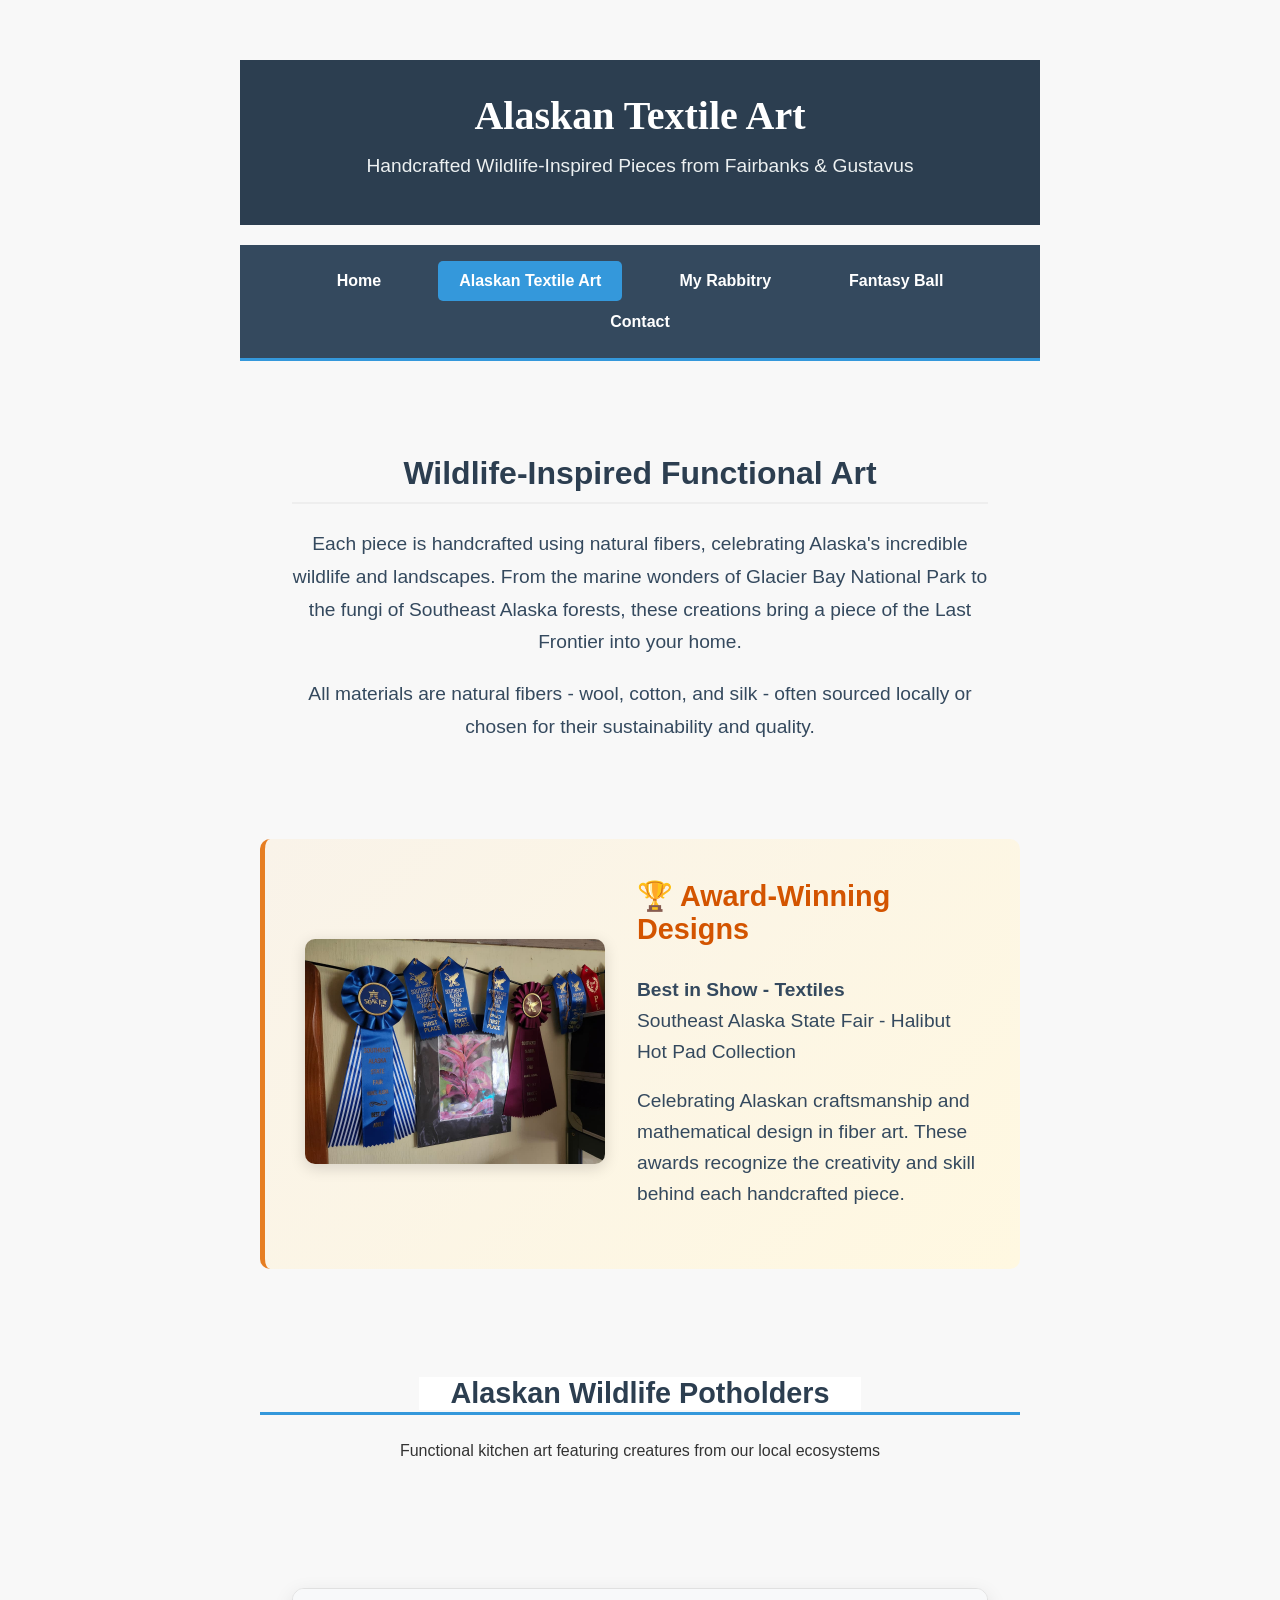
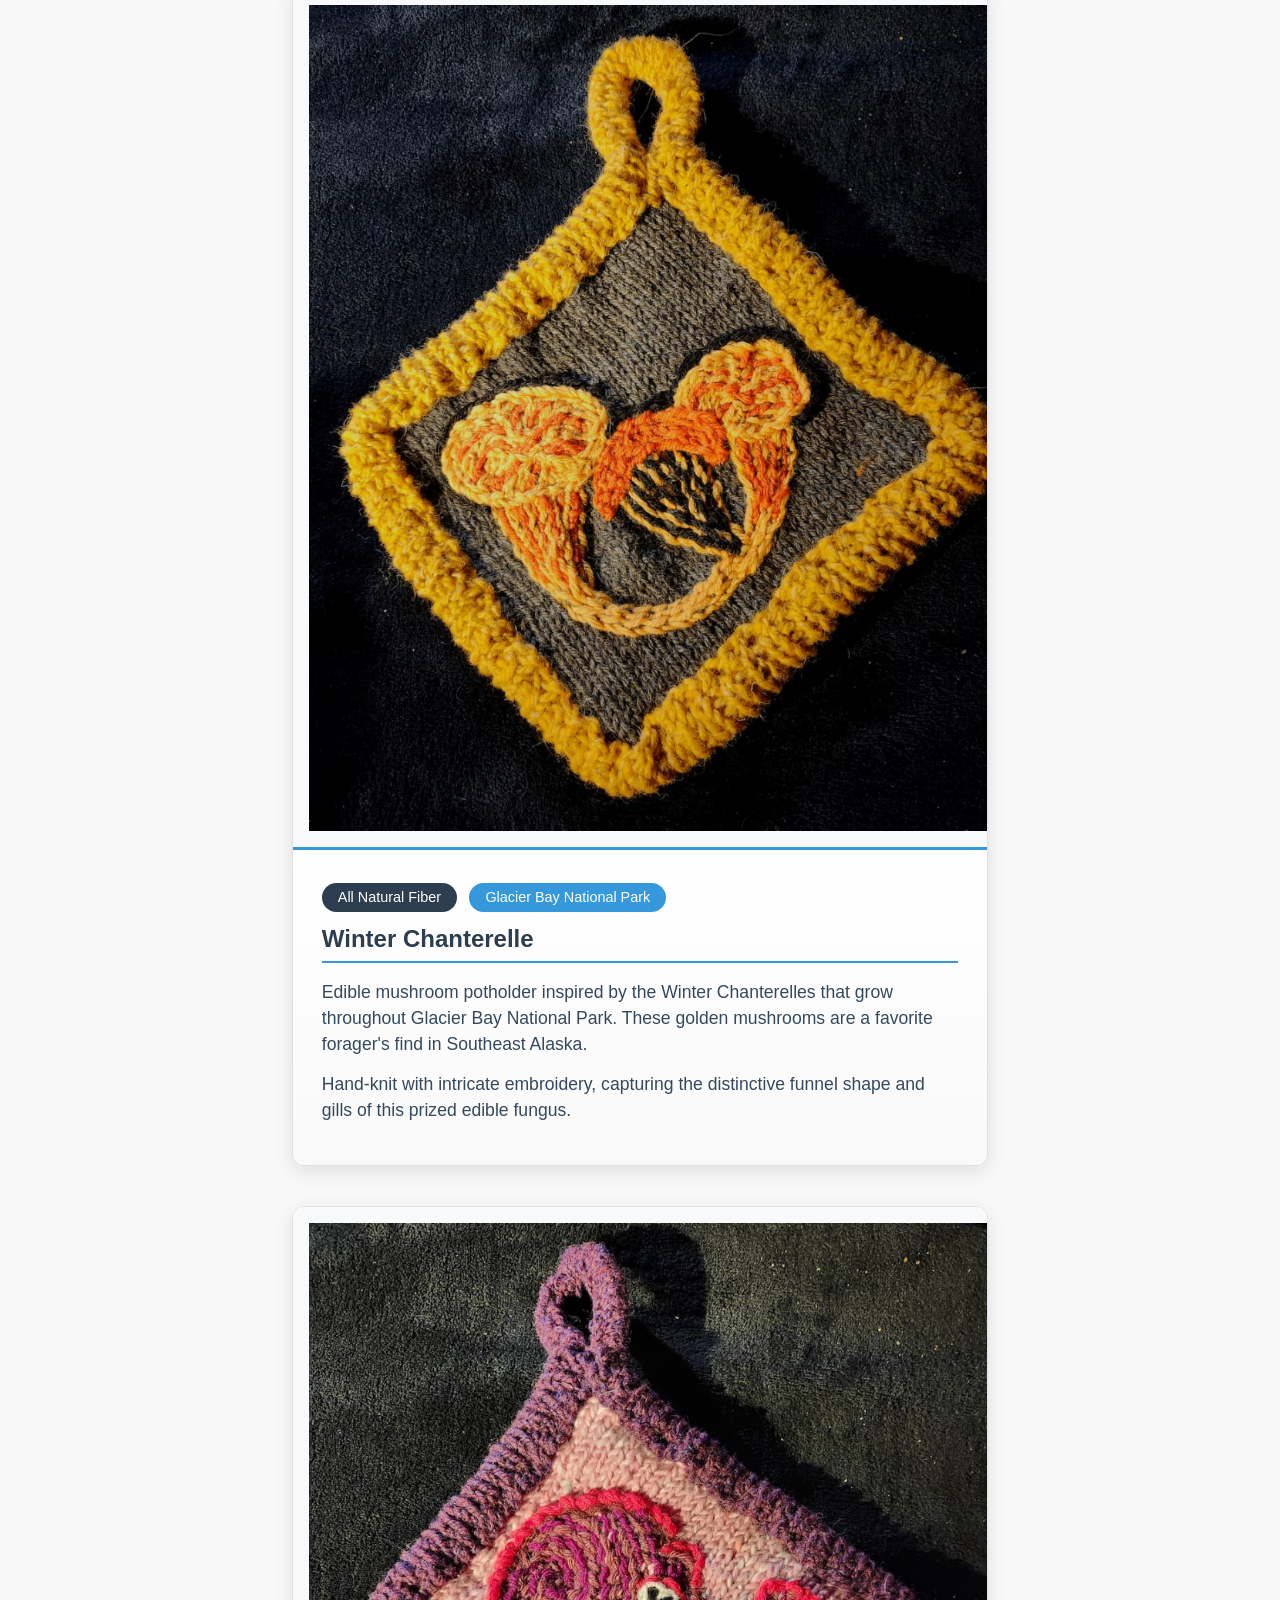
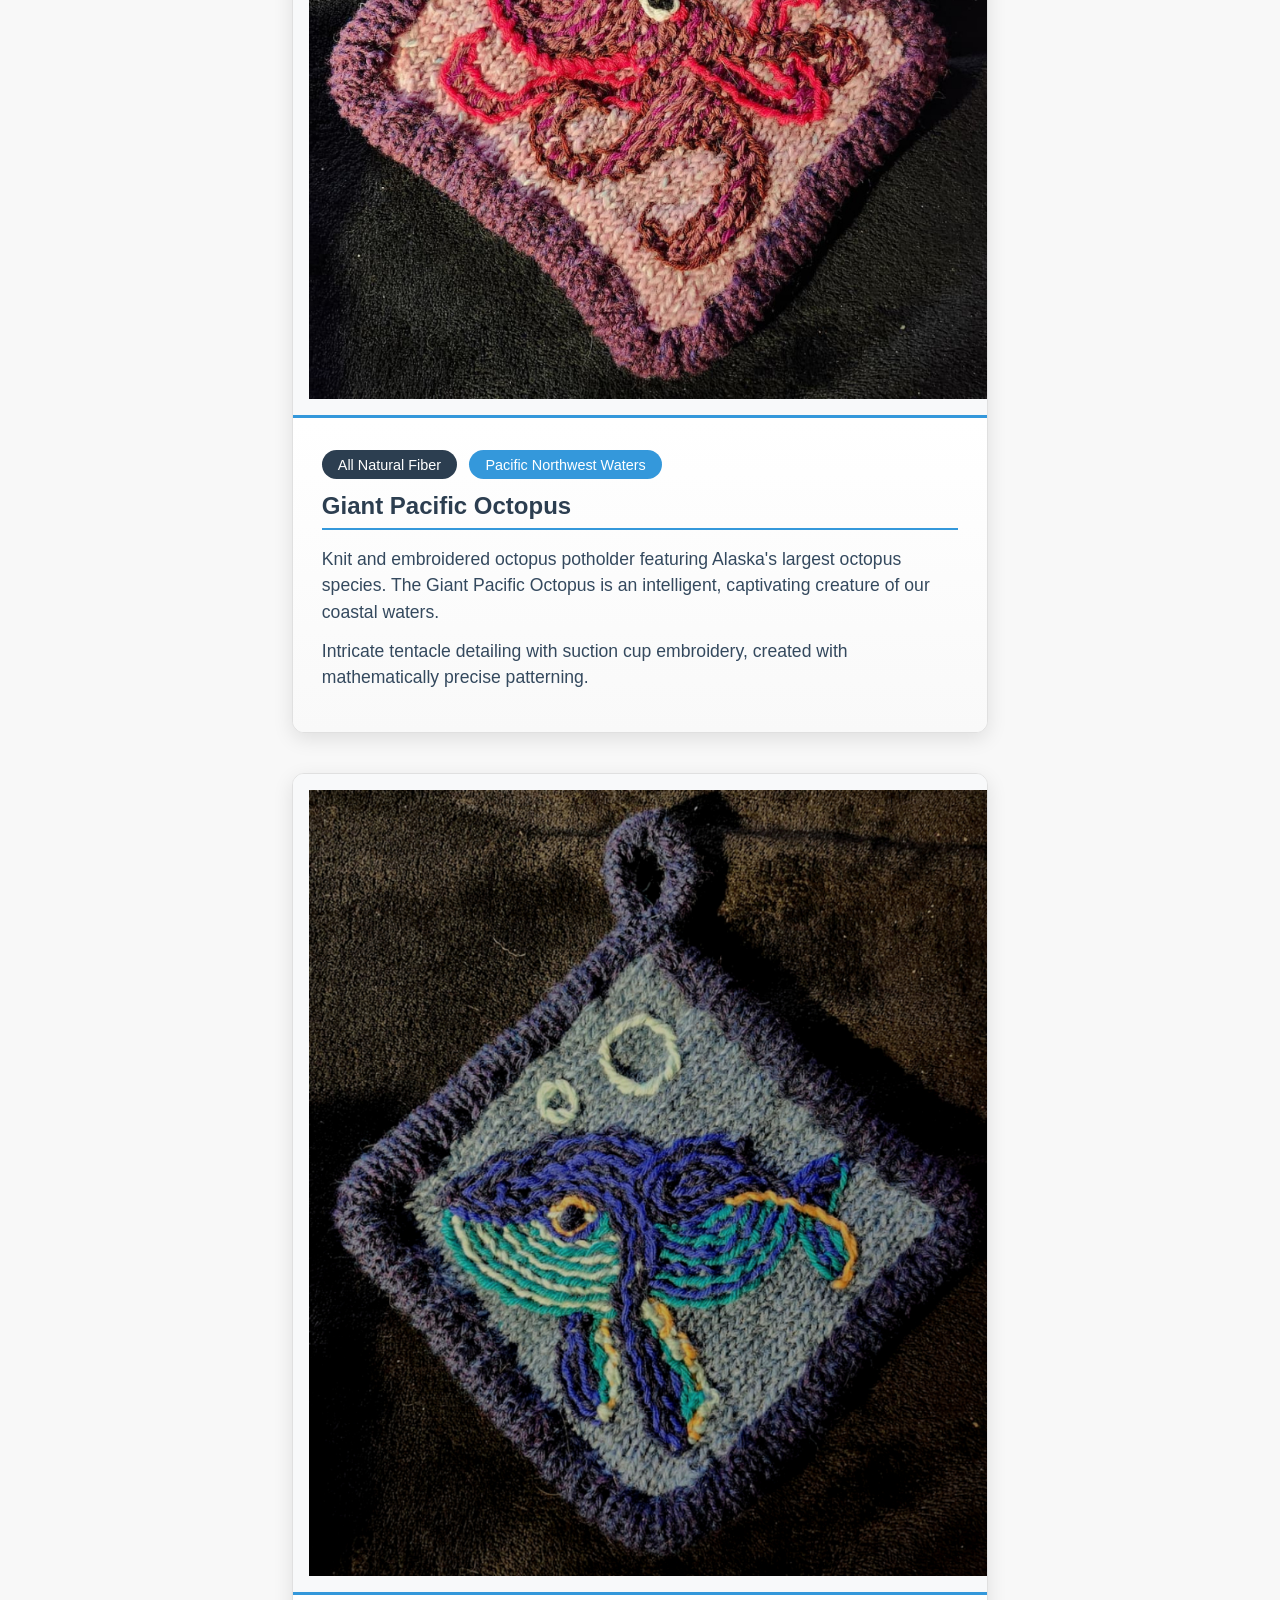
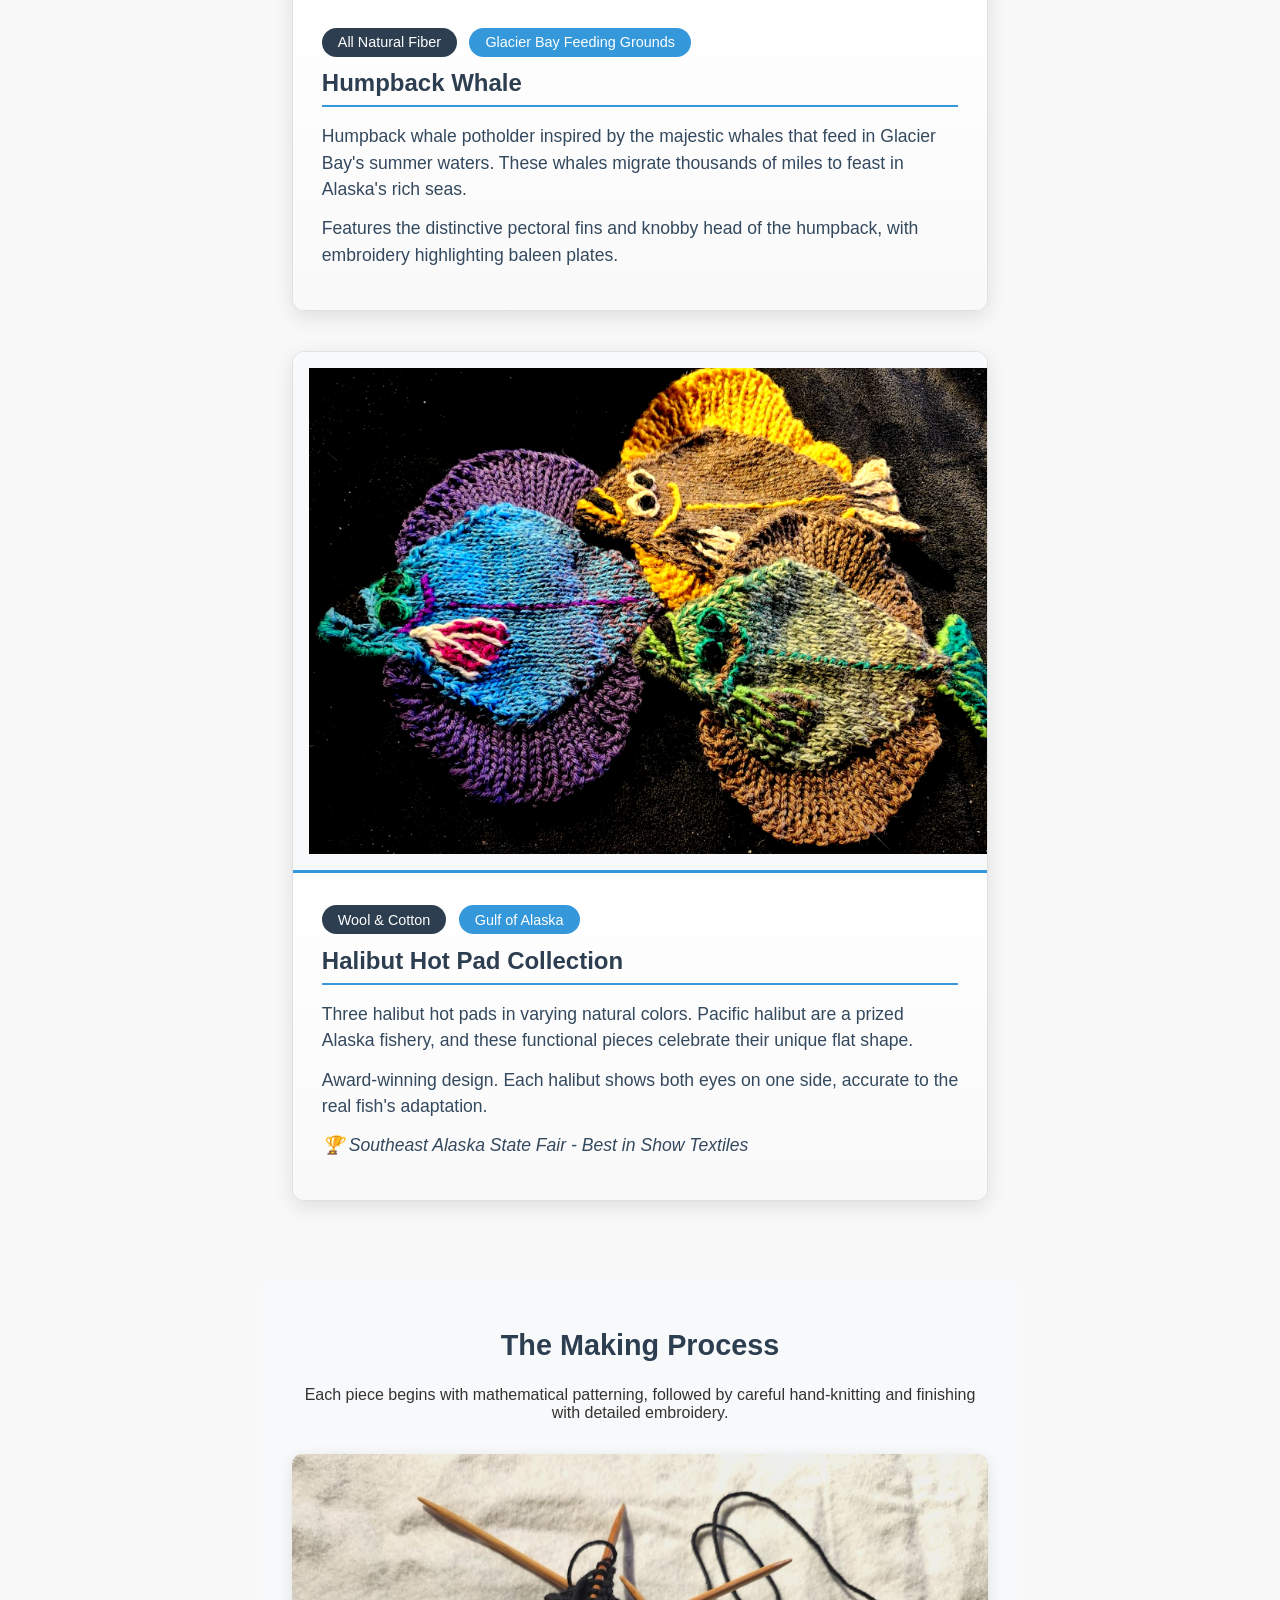
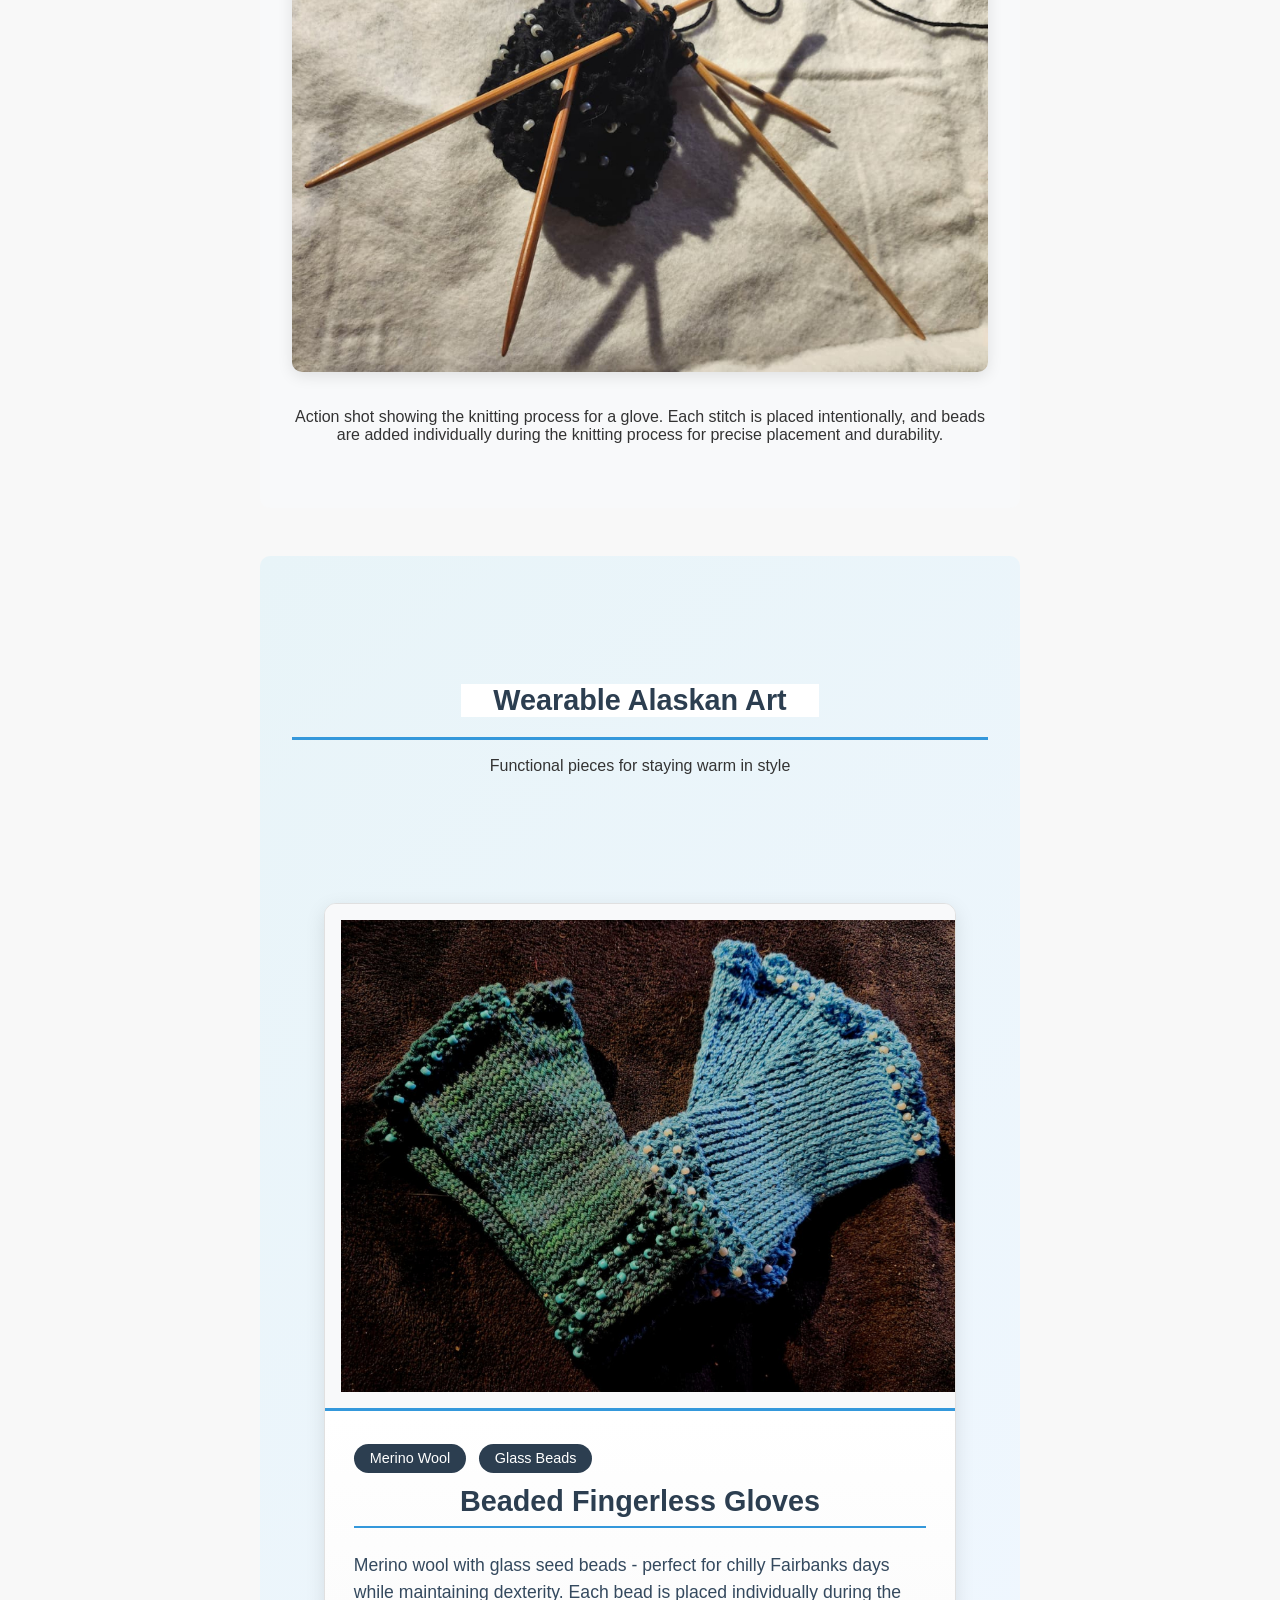
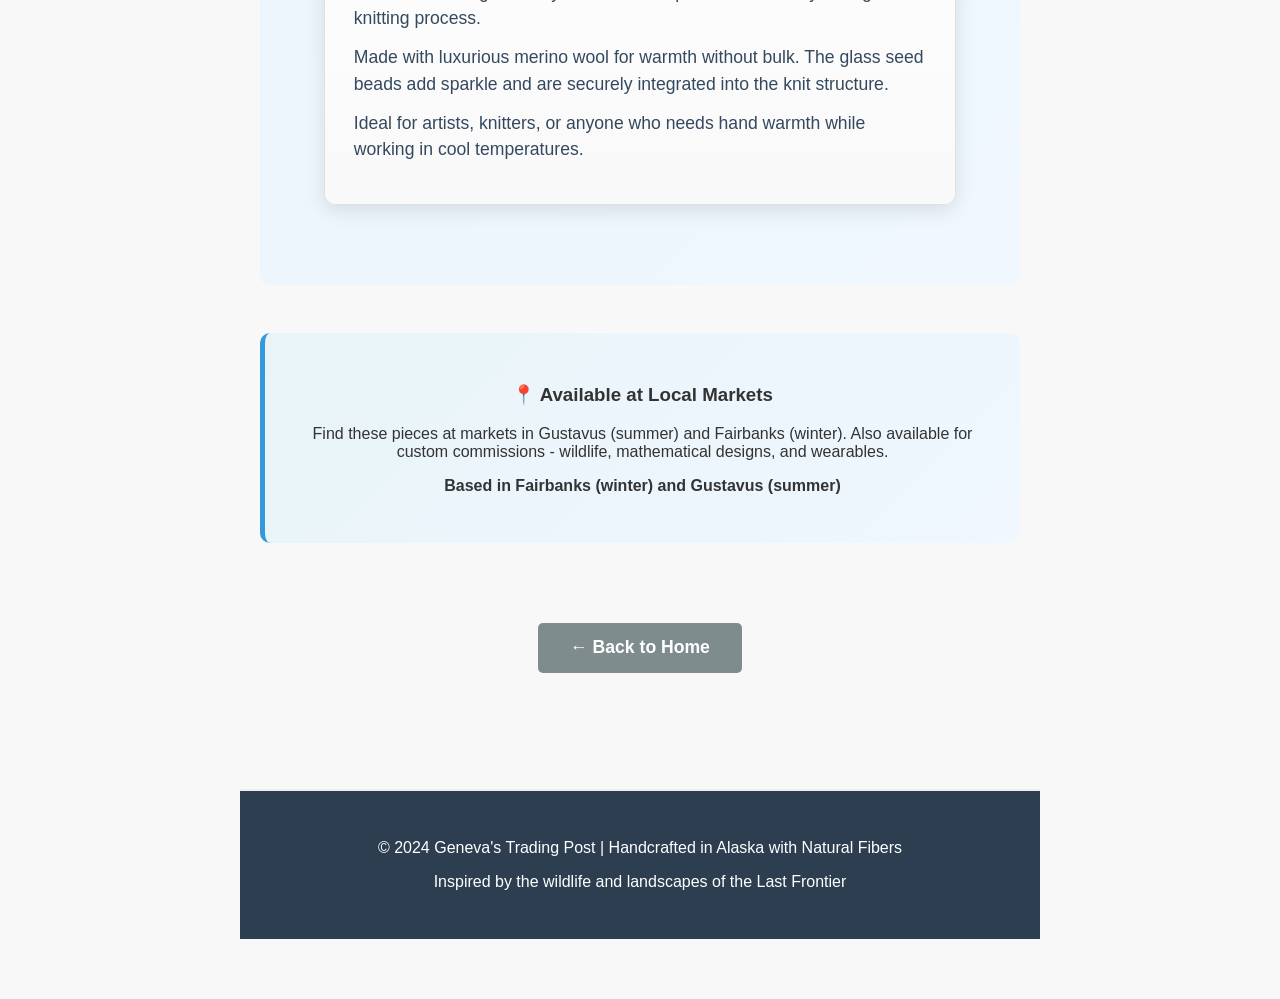
==== alaska-textiles.html @ 4c00bcd1 "Update alaska-textiles.html" ====
<!DOCTYPE html>
<html lang="en">
<head>
    <meta charset="UTF-8">
    <meta name="viewport" content="width=device-width, initial-scale=1.0">
    <title>Alaskan Textile Art - Geneva's Trading Post</title>
    <link rel="stylesheet" href="styles.css">
    <style>
        /* Textile Art specific styles */
        .page-header {
            text-align: center;
            padding: 2rem 1rem;
            background: #2c3e50;
            color: white;
            margin: 0;
        }
        
        .page-header h1 {
            font-size: 2.5rem;
            margin: 0;
            color: white;
        }
        
        .page-header p {
            font-size: 1.2rem;
            margin: 0.5rem 0 0 0;
            color: #ecf0f1;
            max-width: 800px;
            margin: 1rem auto;
        }
        
        nav {
            background: #34495e;
            padding: 1rem;
            text-align: center;
            border-bottom: 3px solid #3498db;
        }
        
        nav a {
            color: white;
            text-decoration: none;
            margin: 0 1rem;
            font-weight: bold;
            padding: 0.7rem 1.3rem;
            border-radius: 5px;
            display: inline-block;
            transition: background 0.3s ease;
        }
        
        nav a:hover {
            background: #3498db;
        }
        
        .current {
            background: #3498db;
        }
        
        .art-intro {
            text-align: center;
            padding: 3rem 2rem;
            max-width: 900px;
            margin: 0 auto;
        }
        
        .art-intro h2 {
            color: #2c3e50;
            font-size: 2rem;
            margin-bottom: 1.5rem;
        }
        
        .art-intro p {
            font-size: 1.2rem;
            line-height: 1.7;
            color: #34495e;
            margin-bottom: 1rem;
        }
        
        .award-section {
            display: flex;
            align-items: center;
            justify-content: center;
            flex-wrap: wrap;
            background: linear-gradient(135deg, #f9f3e9 0%, #fff8e1 100%);
            padding: 2.5rem;
            margin: 2rem auto;
            max-width: 1000px;
            border-radius: 10px;
            border-left: 5px solid #e67e22;
            gap: 2rem;
        }
        
        .award-image {
            flex: 0 0 300px;
        }
        
        .award-image img {
            width: 100%;
            max-width: 300px;
            height: auto;
            border-radius: 10px;
            box-shadow: 0 4px 15px rgba(0,0,0,0.15);
        }
        
        .award-text {
            flex: 1;
            min-width: 300px;
        }
        
        .award-text h3 {
            color: #d35400;
            margin-top: 0;
            font-size: 1.8rem;
        }
        
        .award-text p {
            font-size: 1.2rem;
            line-height: 1.6;
            color: #34495e;
        }
        
        .section-divider {
            text-align: center;
            padding: 2rem;
            position: relative;
            max-width: 1000px;
            margin: 3rem auto;
        }
        
        .section-divider h3 {
            color: #2c3e50;
            font-size: 1.8rem;
            margin-bottom: 1rem;
            padding: 0 2rem;
            background: white;
            display: inline-block;
            position: relative;
            z-index: 2;
        }
        
        .divider-line {
            border-top: 3px solid #3498db;
            position: absolute;
            top: 50%;
            left: 0;
            right: 0;
            z-index: 1;
        }
        
        .gallery-grid {
            display: grid;
            grid-template-columns: repeat(auto-fill, minmax(350px, 1fr));
            gap: 2.5rem;
            padding: 2rem;
            max-width: 1400px;
            margin: 0 auto;
        }
        
        .artwork-card {
            background: white;
            border-radius: 12px;
            overflow: hidden;
            box-shadow: 0 6px 20px rgba(0,0,0,0.1);
            transition: transform 0.3s ease, box-shadow 0.3s ease;
            border: 1px solid #e0e0e0;
        }
        
        .artwork-card:hover {
            transform: translateY(-8px);
            box-shadow: 0 12px 25px rgba(0,0,0,0.15);
        }
        
        .artwork-image {
            width: 100%;
            height: auto;
            min-height: 300px;
            object-fit: contain;
            border-bottom: 3px solid #3498db;
            padding: 1rem;
            background: #f8f9fa;
        }
        
        .artwork-info {
            padding: 1.8rem;
            background: linear-gradient(to bottom, white, #f9f9f9);
        }
        
        .artwork-info h3 {
            margin-top: 0;
            color: #2c3e50;
            font-size: 1.5rem;
            border-bottom: 2px solid #3498db;
            padding-bottom: 0.5rem;
            margin-bottom: 1rem;
        }
        
        .artwork-info p {
            margin: 0.8rem 0;
            color: #34495e;
            font-size: 1.1rem;
            line-height: 1.5;
        }
        
        .material-badge {
            display: inline-block;
            background: #2c3e50;
            color: white;
            padding: 0.4rem 1rem;
            border-radius: 20px;
            font-size: 0.9rem;
            margin-right: 0.5rem;
            margin-bottom: 0.8rem;
        }
        
        .location-badge {
            display: inline-block;
            background: #3498db;
            color: white;
            padding: 0.4rem 1rem;
            border-radius: 20px;
            font-size: 0.9rem;
            margin-right: 0.5rem;
            margin-bottom: 0.8rem;
        }
        
        .process-section {
            background: #f8f9fa;
            padding: 3rem 2rem;
            border-radius: 10px;
            margin: 3rem auto;
            max-width: 1000px;
            text-align: center;
        }
        
        .process-section h3 {
            color: #2c3e50;
            font-size: 1.8rem;
            margin-top: 0;
            margin-bottom: 1.5rem;
        }
        
        .process-image {
            width: 100%;
            max-width: 700px;
            height: auto;
            border-radius: 10px;
            margin: 1rem 0;
            box-shadow: 0 4px 15px rgba(0,0,0,0.1);
        }
        
        .wearables-section {
            background: linear-gradient(135deg, #e8f4f8 0%, #f0f7ff 100%);
            padding: 3rem 2rem;
            border-radius: 10px;
            margin: 3rem auto;
            max-width: 1000px;
        }
        
        .wearables-section h3 {
            color: #2c3e50;
            font-size: 1.8rem;
            margin-top: 0;
            margin-bottom: 1.5rem;
            text-align: center;
        }
        
        .back-btn {
            display: inline-block;
            background: #7f8c8d;
            color: white;
            padding: 0.9rem 2rem;
            text-decoration: none;
            border-radius: 5px;
            font-weight: bold;
            margin: 3rem auto;
            text-align: center;
            font-size: 1.1rem;
            transition: background 0.3s ease;
        }
        
        .back-btn:hover {
            background: #95a5a6;
        }
        
        .market-info {
            background: linear-gradient(135deg, #e8f4f8 0%, #f0f7ff 100%);
            padding: 2rem;
            border-radius: 10px;
            margin: 2rem auto;
            max-width: 800px;
            text-align: center;
            border-left: 5px solid #3498db;
        }
        
        footer {
            text-align: center;
            padding: 2rem;
            background: #2c3e50;
            color: white;
            margin-top: 3rem;
        }
        
        @media (max-width: 768px) {
            .gallery-grid {
                grid-template-columns: 1fr;
                padding: 1rem;
            }
            
            nav a {
                display: block;
                margin: 0.5rem auto;
                width: 80%;
                max-width: 300px;
            }
            
            .award-section {
                flex-direction: column;
                text-align: center;
            }
            
            .artwork-image {
                min-height: 250px;
            }
        }
    </style>
</head>
<body>
    <header class="page-header">
        <h1>Alaskan Textile Art</h1>
        <p>Handcrafted Wildlife-Inspired Pieces from Fairbanks & Gustavus</p>
    </header>
    
    <nav>
        <a href="index.html">Home</a>
        <a href="alaska-textiles.html" class="current">Alaskan Textile Art</a>
        <a href="rabbitry.html">My Rabbitry</a>
        <a href="fantasy-ball.html">Fantasy Ball</a>
        <a href="contact.html">Contact</a>
    </nav>
    
    <main>
        <!-- Introduction -->
        <section class="art-intro">
            <h2>Wildlife-Inspired Functional Art</h2>
            <p>Each piece is handcrafted using natural fibers, celebrating Alaska's incredible wildlife and landscapes. From the marine wonders of Glacier Bay National Park to the fungi of Southeast Alaska forests, these creations bring a piece of the Last Frontier into your home.</p>
            <p>All materials are natural fibers - wool, cotton, and silk - often sourced locally or chosen for their sustainability and quality.</p>
        </section>
        
        <!-- Award Section with Actual Photo -->
        <section class="award-section">
            <div class="award-image">
                <img src="images/prizes_rsz.jpg" alt="Southeast Alaska State Fair Awards">
            </div>
            <div class="award-text">
                <h3>🏆 Award-Winning Designs</h3>
                <p><strong>Best in Show - Textiles</strong><br>Southeast Alaska State Fair - Halibut Hot Pad Collection</p>
                <p>Celebrating Alaskan craftsmanship and mathematical design in fiber art. These awards recognize the creativity and skill behind each handcrafted piece.</p>
            </div>
        </section>
        
        <!-- Potholders Section -->
        <div class="section-divider">
            <div class="divider-line"></div>
            <h3>Alaskan Wildlife Potholders</h3>
            <p>Functional kitchen art featuring creatures from our local ecosystems</p>
        </div>
        
        <div class="gallery-grid">
            <!-- Mushroom Potholder -->
            <div class="artwork-card">
                <img src="images/Mushroom_potholder_Jan.jpg" alt="Winter Chanterelle Mushroom Potholder" class="artwork-image">
                <div class="artwork-info">
                    <span class="material-badge">All Natural Fiber</span>
                    <span class="location-badge">Glacier Bay National Park</span>
                    <h3>Winter Chanterelle</h3>
                    <p>Edible mushroom potholder inspired by the Winter Chanterelles that grow throughout Glacier Bay National Park. These golden mushrooms are a favorite forager's find in Southeast Alaska.</p>
                    <p>Hand-knit with intricate embroidery, capturing the distinctive funnel shape and gills of this prized edible fungus.</p>
                </div>
            </div>
            
            <!-- Octopus Potholder -->
            <div class="artwork-card">
                <img src="images/Octopus_potholder_Jan.jpg" alt="Giant Pacific Octopus Potholder" class="artwork-image">
                <div class="artwork-info">
                    <span class="material-badge">All Natural Fiber</span>
                    <span class="location-badge">Pacific Northwest Waters</span>
                    <h3>Giant Pacific Octopus</h3>
                    <p>Knit and embroidered octopus potholder featuring Alaska's largest octopus species. The Giant Pacific Octopus is an intelligent, captivating creature of our coastal waters.</p>
                    <p>Intricate tentacle detailing with suction cup embroidery, created with mathematically precise patterning.</p>
                </div>
            </div>
            
            <!-- Whale Potholder -->
            <div class="artwork-card">
                <img src="images/whale_potholder_Jan.jpg" alt="Humpback Whale Potholder" class="artwork-image">
                <div class="artwork-info">
                    <span class="material-badge">All Natural Fiber</span>
                    <span class="location-badge">Glacier Bay Feeding Grounds</span>
                    <h3>Humpback Whale</h3>
                    <p>Humpback whale potholder inspired by the majestic whales that feed in Glacier Bay's summer waters. These whales migrate thousands of miles to feast in Alaska's rich seas.</p>
                    <p>Features the distinctive pectoral fins and knobby head of the humpback, with embroidery highlighting baleen plates.</p>
                </div>
            </div>
            
            <!-- Halibut Collection -->
            <div class="artwork-card">
                <img src="images/halibuts3left_Jan.jpg" alt="Three Halibut Hot Pads in Different Colors" class="artwork-image">
                <div class="artwork-info">
                    <span class="material-badge">Wool & Cotton</span>
                    <span class="location-badge">Gulf of Alaska</span>
                    <h3>Halibut Hot Pad Collection</h3>
                    <p>Three halibut hot pads in varying natural colors. Pacific halibut are a prized Alaska fishery, and these functional pieces celebrate their unique flat shape.</p>
                    <p>Award-winning design. Each halibut shows both eyes on one side, accurate to the real fish's adaptation.</p>
                    <p><em>🏆 Southeast Alaska State Fair - Best in Show Textiles</em></p>
                </div>
            </div>
        </div>
        
        <!-- Process Section -->
        <section class="process-section">
            <h3>The Making Process</h3>
            <p>Each piece begins with mathematical patterning, followed by careful hand-knitting and finishing with detailed embroidery.</p>
            <img src="images/knitting_actionshot_Jan.jpg" alt="Knitting in Progress - Making a Glove" class="process-image">
            <p>Action shot showing the knitting process for a glove. Each stitch is placed intentionally, and beads are added individually during the knitting process for precise placement and durability.</p>
        </section>
        
        <!-- Wearables Section -->
        <section class="wearables-section">
            <div class="section-divider">
                <div class="divider-line"></div>
                <h3>Wearable Alaskan Art</h3>
                <p>Functional pieces for staying warm in style</p>
            </div>
            
            <div class="gallery-grid">
                <!-- Beaded Gloves -->
                <div class="artwork-card">
                    <img src="images/beaded_fingerlessgloves_Jan.jpg" alt="Beaded Fingerless Gloves in Merino Wool" class="artwork-image">
                    <div class="artwork-info">
                        <span class="material-badge">Merino Wool</span>
                        <span class="material-badge">Glass Beads</span>
                        <h3>Beaded Fingerless Gloves</h3>
                        <p>Merino wool with glass seed beads - perfect for chilly Fairbanks days while maintaining dexterity. Each bead is placed individually during the knitting process.</p>
                        <p>Made with luxurious merino wool for warmth without bulk. The glass seed beads add sparkle and are securely integrated into the knit structure.</p>
                        <p>Ideal for artists, knitters, or anyone who needs hand warmth while working in cool temperatures.</p>
                    </div>
                </div>
            </div>
        </section>
        
        <!-- Market Information -->
        <div class="market-info">
            <h3>📍 Available at Local Markets</h3>
            <p>Find these pieces at markets in Gustavus (summer) and Fairbanks (winter). Also available for custom commissions - wildlife, mathematical designs, and wearables.</p>
            <p><strong>Based in Fairbanks (winter) and Gustavus (summer)</strong></p>
        </div>
        
        <!-- Back to Home Button -->
        <div style="text-align: center;">
            <a href="index.html" class="back-btn">← Back to Home</a>
        </div>
    </main>
    
    <footer>
        <p>© 2024 Geneva's Trading Post | Handcrafted in Alaska with Natural Fibers</p>
        <p>Inspired by the wildlife and landscapes of the Last Frontier</p>
    </footer>
</body>
</html>
---- styles.css ----
body {
    font-family: Arial, sans-serif;
    max-width: 800px;
    margin: 40px auto;
    padding: 20px;
    background: #f8f8f8;
    color: #333;
}

h1 {
    font-family: 'Playfair Display', serif;
    font-size: 4rem; /* Changed from 3.5rem */
    font-weight: 700; /* Changed from 500 */
    margin-bottom: 10px;
}
/* Navigation Styles */
header {
    text-align: center;
    background: #2c3e50;
    color: white;
    padding: 40px 20px;
    margin: -20px -20px 30px -20px;
}

nav {
    margin-top: 20px;
}

nav a {
    color: #ecf0f1;
    text-decoration: none;
    margin: 0 15px;
    font-weight: bold;
}

nav a:hover {
    color: #3498db;
}

main {
    min-height: 300px;
    padding: 20px;
}

footer {
    text-align: center;
    margin-top: 40px;
    padding: 20px;
    border-top: 2px solid #eee;
    color: #7f8c8d;
}
/* Gallery Styles */
#gallery {
    background: white;
    padding: 30px;
    border-radius: 10px;
    box-shadow: 0 5px 15px rgba(0,0,0,0.05);
    margin: 30px 0;
}

.artwork {
    border-left: 4px solid #3498db;
    padding: 20px;
    margin: 25px 0;
    background: #f8fafc;
}

.artwork h3 {
    color: #2c3e50;
    margin-top: 0;
}

.artwork p {
    margin: 8px 0;
}

.details {
    font-size: 0.9em;
    color: #666;
    font-style: italic;
}

section {
    margin: 40px 0;
}

section h2 {
    color: #2c3e50;
    border-bottom: 2px solid #eee;
    padding-bottom: 10px;
}
    <main>
        <!-- Hero Banner -->
        <section class="hero-banner">
            <img src="images/manyhalibuts_rsz.jpg" alt="Collection of Halibut Hot Pads" style="width:100%; max-height:400px; object-fit:cover; border-radius:10px;">
            <div class="banner-text">
                <h2>Alaskan Fiber Art & Mathematical Craft</h2>
                <p>Handcrafted in Fairbanks & Gustavus</p>
            </div>
        </section>

        <section id="gallery">
            <h2>Featured Work</h2>
            <p class="section-intro">From mathematical designs to Alaskan wildlife-inspired pieces</p>
            
            <div class="gallery-grid">
                <!-- Mathematical Art -->
                <div class="artwork" data-tags="mathematical functional">
                    <img src="images/whale_potholder_rsz.jpg" alt="Humpback Whale Potholder with Chaos Spiral">
                    <div class="art-info">
                        <h3>Chaos Theory Whale</h3>
                        <p>Humpback whale potholder featuring deterministic chaos spiral</p>
                        <div class="art-tags">
                            <span class="tag">Mathematical</span>
                            <span class="tag">Functional</span>
                            <span class="tag">Alaskan</span>
                        </div>
                    </div>
                </div>
                
                <!-- Alaskan Wildlife Series -->
                <div class="artwork" data-tags="alaskan functional">
                    <img src="images/Octopus_potholder_rsz.jpg" alt="Giant Pacific Octopus Potholder">
                    <div class="art-info">
                        <h3>Giant Pacific Octopus</h3>
                        <p>Knit and embroidered octopus potholder</p>
                        <div class="art-tags">
                            <span class="tag">Alaskan</span>
                            <span class="tag">Marine</span>
                            <span class="tag">Functional</span>
                        </div>
                    </div>
                </div>
                
                <div class="artwork" data-tags="alaskan functional">
                    <img src="images/Mushroom_potholder_rsz.jpg" alt="Winter Chanterelle Mushroom Potholder">
                    <div class="art-info">
                        <h3>Winter Chanterelle</h3>
                        <p>Edible mushroom potholder from Gustavus</p>
                        <div class="art-tags">
                            <span class="tag">Alaskan</span>
                            <span class="tag">Foraged</span>
                            <span class="tag">Functional</span>
                        </div>
                    </div>
                </div>
                
                <!-- Halibut Collection -->
                <div class="artwork" data-tags="alaskan functional collection">
                    <img src="images/halibuts3left_rsz.jpg" alt="Three Halibut Hot Pads in Different Colors">
                    <div class="art-info">
                        <h3>Fresh-Knit Flatties</h3>
                        <p>Halibut hot pad collection in varying colors</p>
                        <div class="art-tags">
                            <span class="tag">Alaskan</span>
                            <span class="tag">Collection</span>
                            <span class="tag">Functional</span>
                        </div>
                    </div>
                </div>
                
                <div class="artwork" data-tags="alaskan functional">
                    <img src="images/halibutredblue_rsz.jpg" alt="Close-up of Knit Halibut Hot Pad">
                    <div class="art-info">
                        <h3>Halibut Detail</h3>
                        <p>Close-up showing knit texture and embroidery</p>
                        <div class="art-tags">
                            <span class="tag">Alaskan</span>
                            <span class="tag">Detailed</span>
                        </div>
                    </div>
                </div>
                
                <!-- Wearables -->
                <div class="artwork" data-tags="wearable premium">
                    <img src="images/beaded_fingerlessgloves_rsz.jpg" alt="Beaded Fingerless Gloves in Merino Wool">
                    <div class="art-info">
                        <h3>Beaded Fingerless Gloves</h3>
                        <p>Merino wool with glass seed beads</p>
                        <div class="art-tags">
                            <span class="tag">Wearable</span>
                            <span class="tag">Beaded</span>
                            <span class="tag">Premium</span>
                        </div>
                    </div>
                </div>
                
                <div class="artwork" data-tags="wearable premium">
                    <img src="images/hat_texture_rsz.jpg" alt="Owl Pattern Hat with Cable Knitting">
                    <div class="art-info">
                        <h3>Owl Cable Hat</h3>
                        <p>Wool-silk blend with intricate cable pattern</p>
                        <div class="art-tags">
                            <span class="tag">Wearable</span>
                            <span class="tag">Cabled</span>
                            <span class="tag">Premium</span>
                        </div>
                    </div>
                </div>
                
                <!-- Teddy Bear Collection -->
                <div class="artwork" data-tags="toy collection">
                    <img src="images/holiday_market_rsz.jpg" alt="Basket of Hand-Knit Teddy Bears">
                    <div class="art-info">
                        <h3>Ursa's Constellations</h3>
                        <p>Hand-knit teddy bear collection</p>
                        <div class="art-tags">
                            <span class="tag">Toys</span>
                            <span class="tag">Collection</span>
                            <span class="tag">Heirloom</span>
                        </div>
                    </div>
                </div>
            </div>
        </section>
        
        <section id="process">
            <h2>The Process</h2>
            <div class="process-grid">
                <div class="process-item">
                    <img src="images/knitting_actionshot_rsz.jpg" alt="Knitting in Progress">
                    <p>Each bead placed individually during knitting</p>
                </div>
                <div class="process-item">
                    <img src="images/craftfair.jpg" alt="Artist at Gustavus Market">
                    <p>Available at local markets in Gustavus & Fairbanks</p>
                </div>
            </div>
        </section>
        
        <section id="about">
            <h2>Recognition</h2>
            <div class="awards">
                <img src="images/prizes.jpg" alt="Southeast Alaska State Fair Awards">
                <div class="awards-text">
                    <h3>Best in Show - Textiles</h3>
                    <p>Southeast Alaska State Fair - Halibut Hot Pad Collection</p>
                    <p>Celebrating Alaskan craftsmanship and mathematical design in fiber art.</p>
                </div>
            </div>
        </section>
        
        <section id="contact">
            <h2>Contact & Commissions</h2>
            <p>Based in Fairbanks (winter) and Gustavus (summer). Available for:</p>
            <ul>
                <li><strong>Fantasy Ball Fairbanks</strong> - Dragon potholders & cosplay accessories</li>
                <li>Custom commissions - Wildlife, mathematical designs, wearables</li>
                <li>Local markets - Juneau, Gustavus, Fairbanks</li>
                <li>Gallery exhibitions</li>
            </ul>
            <p>Email: [Your Email Here] | Instagram: [Your Handle Here]</p>
            <p><em>Dragon potholder series in progress for fantasy events</em></p>
        </section>
    </main>
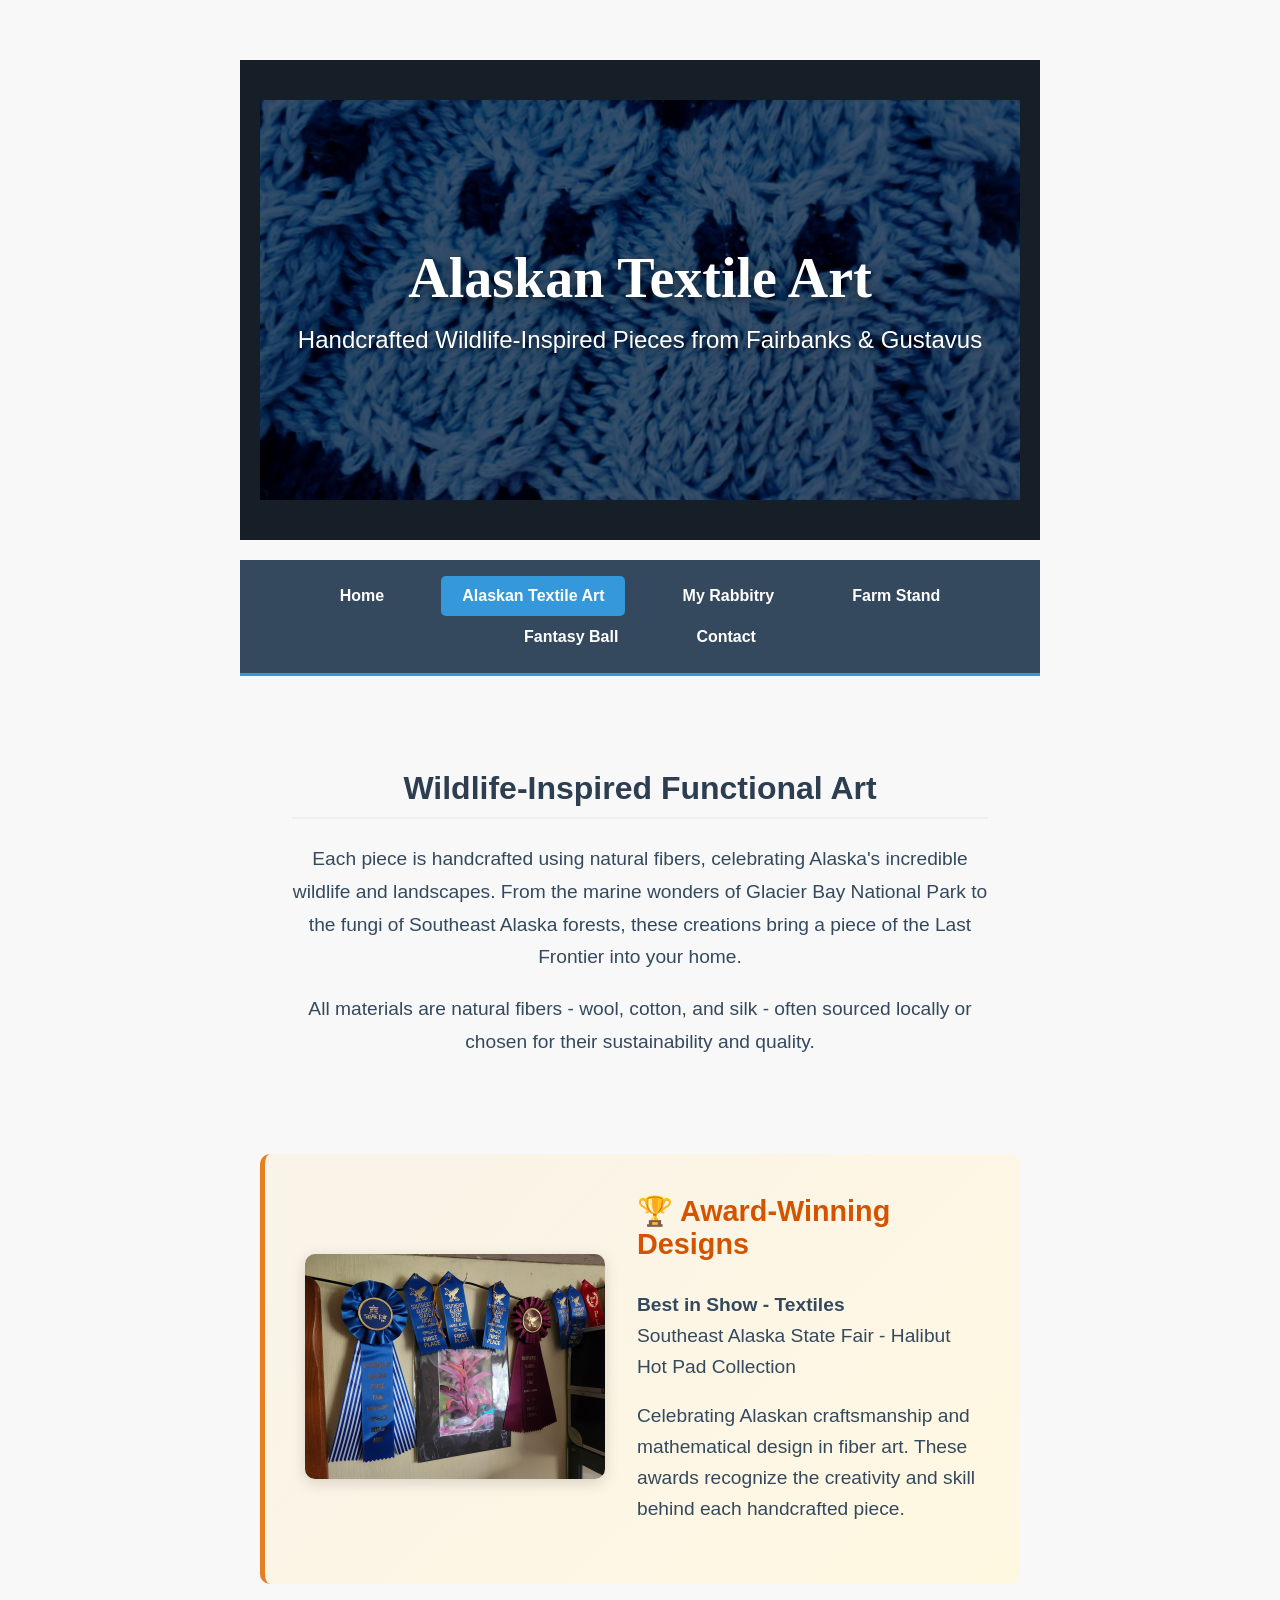
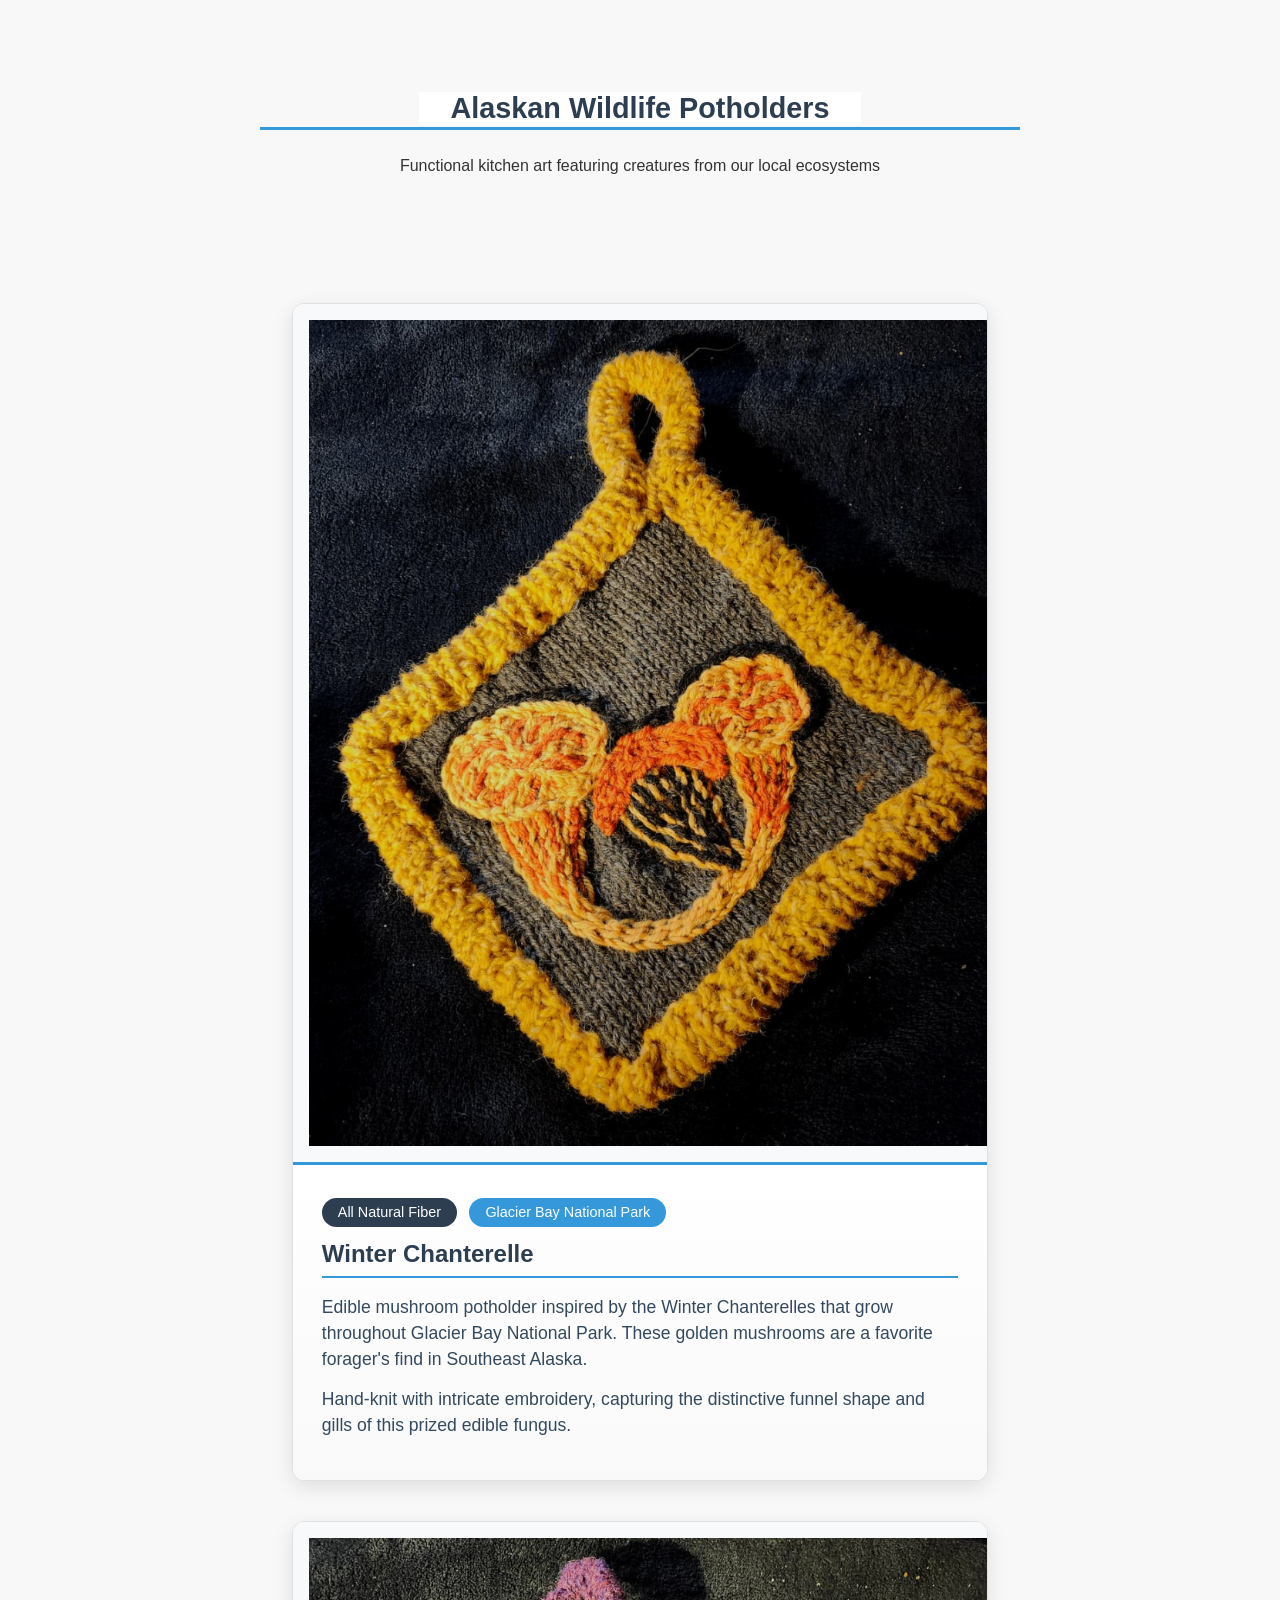
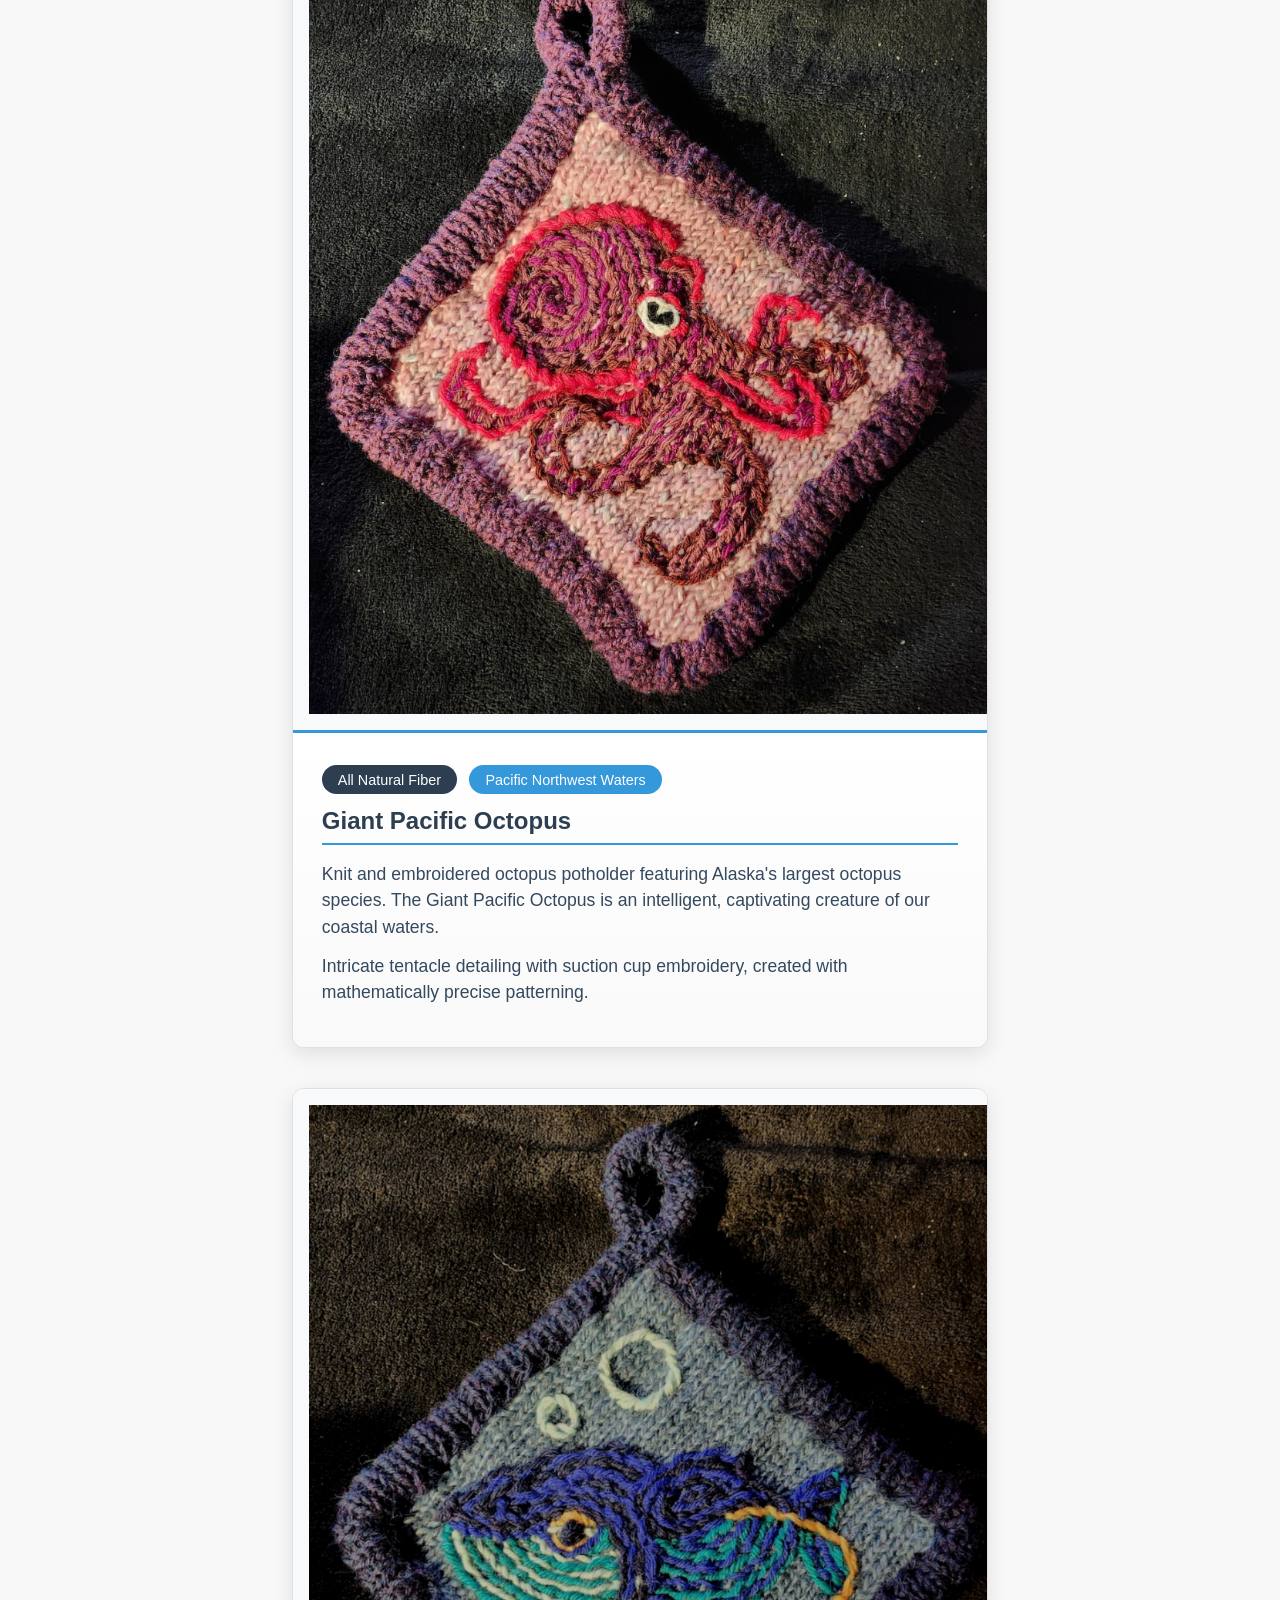
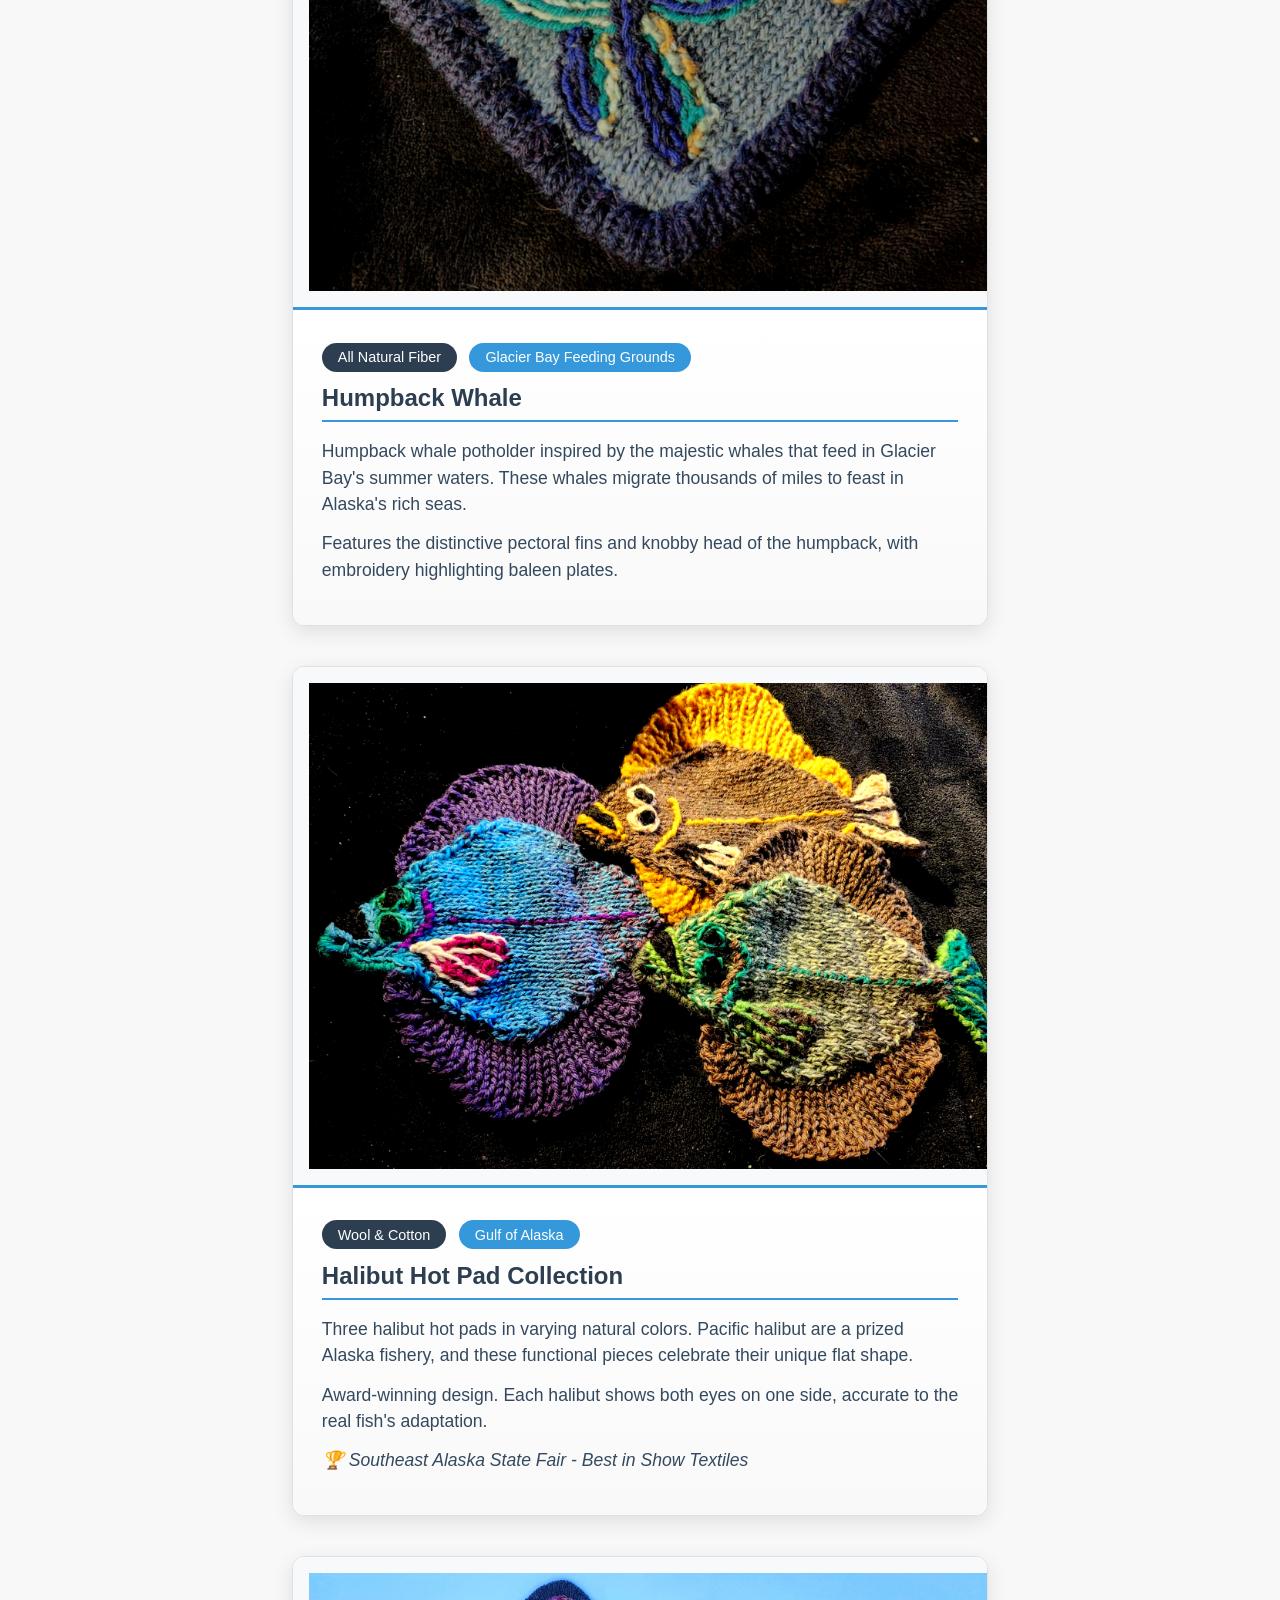
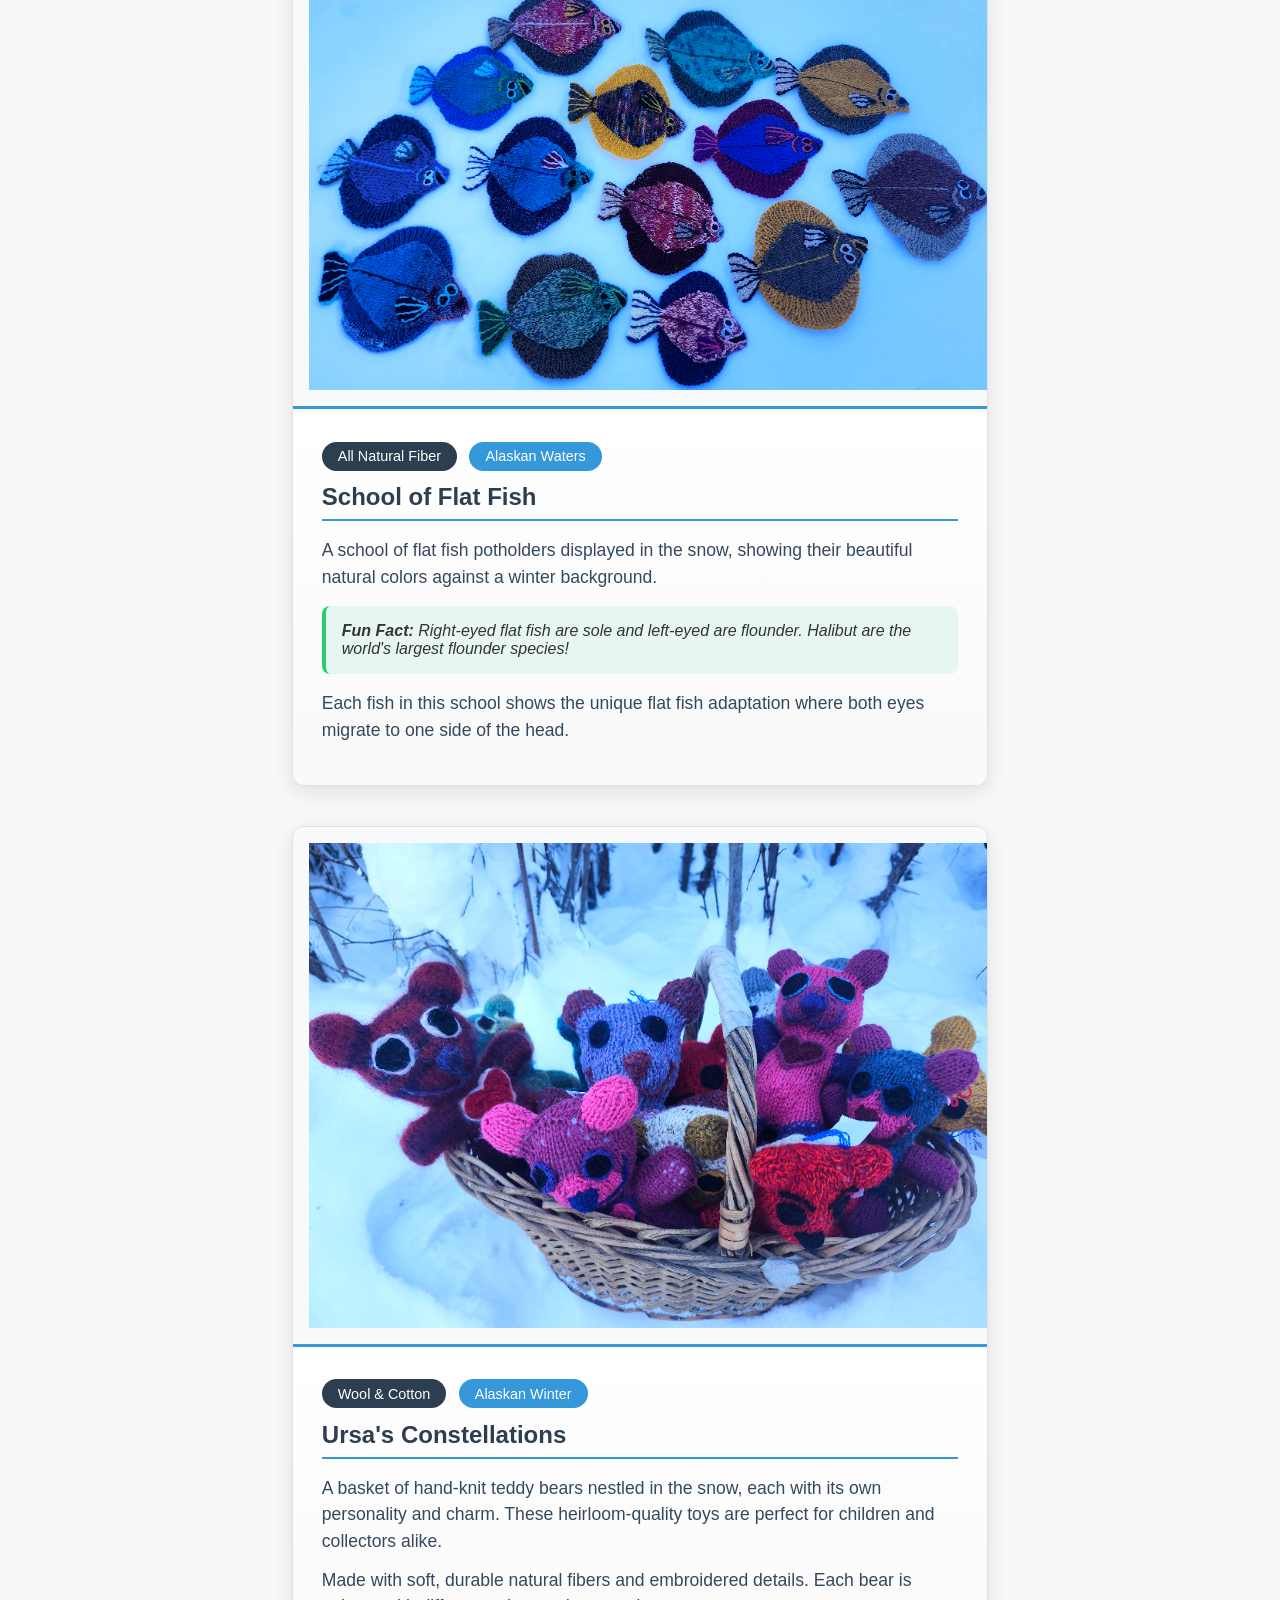
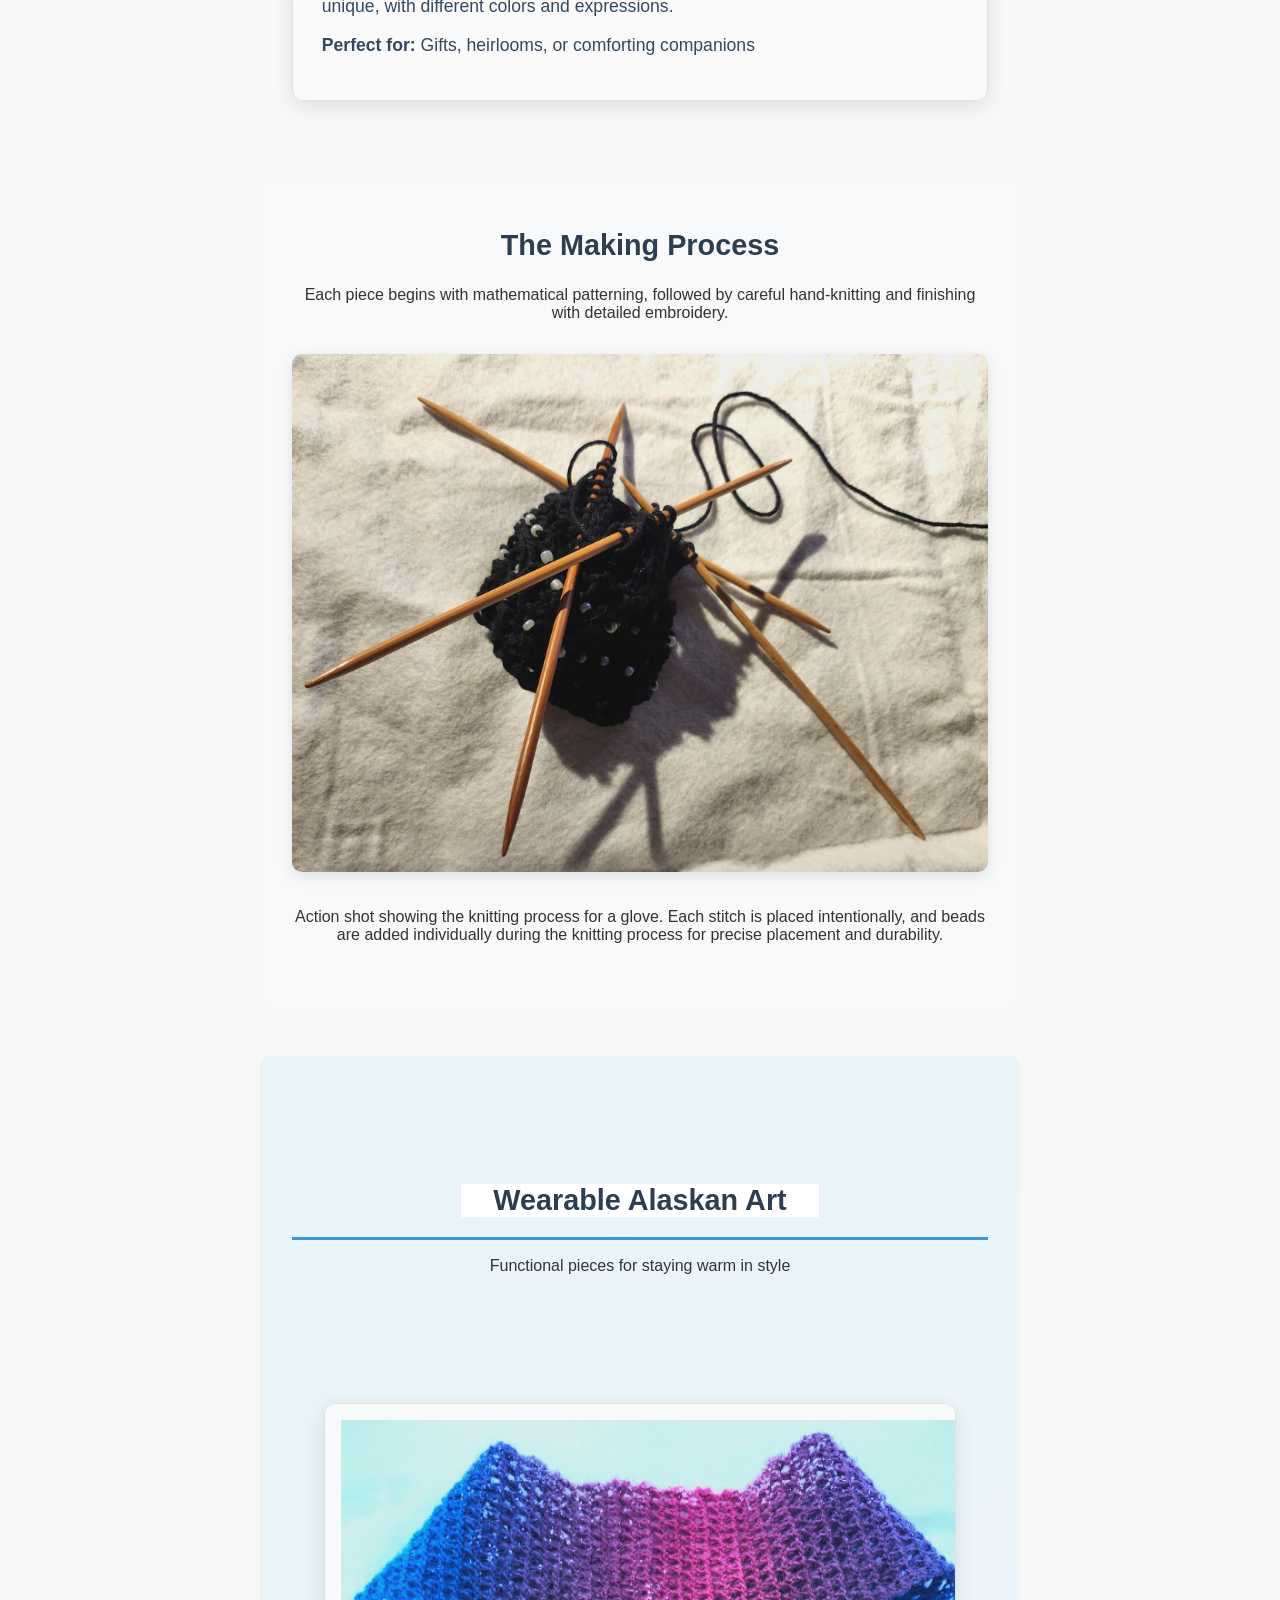
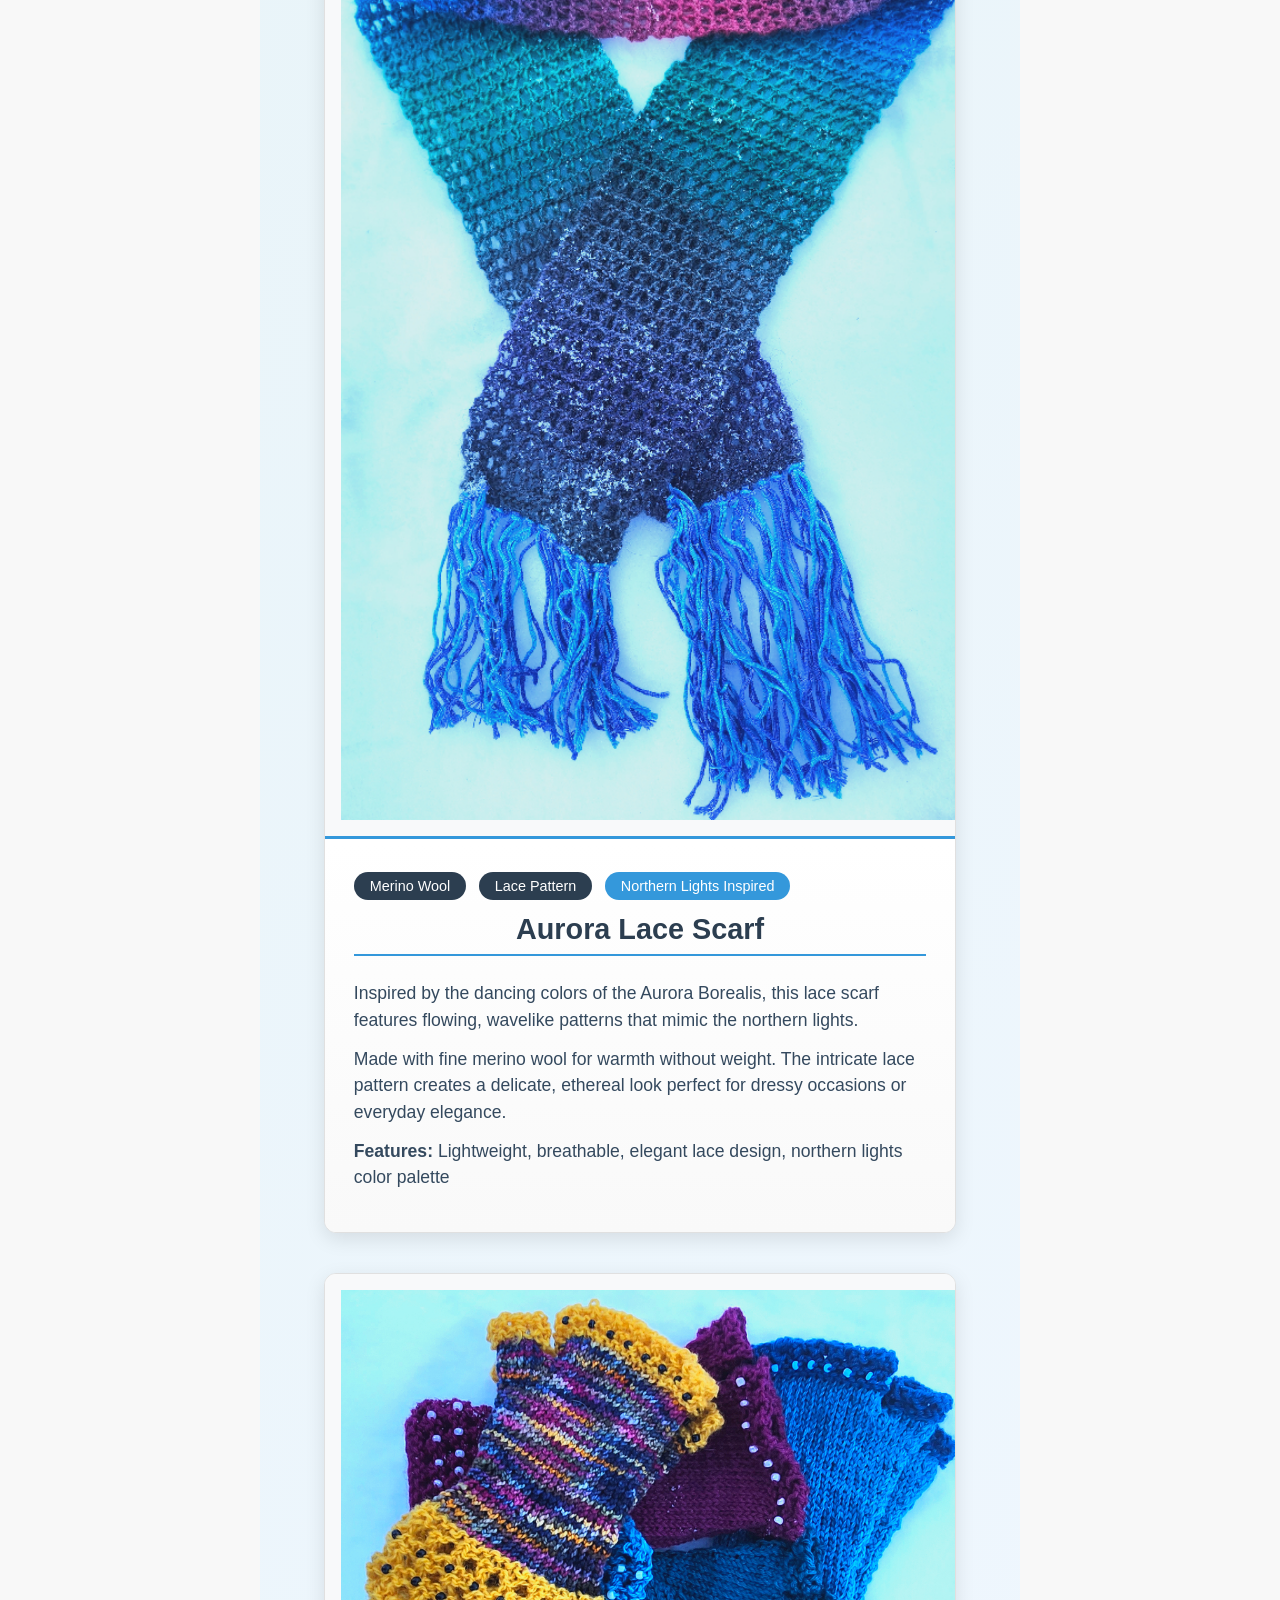
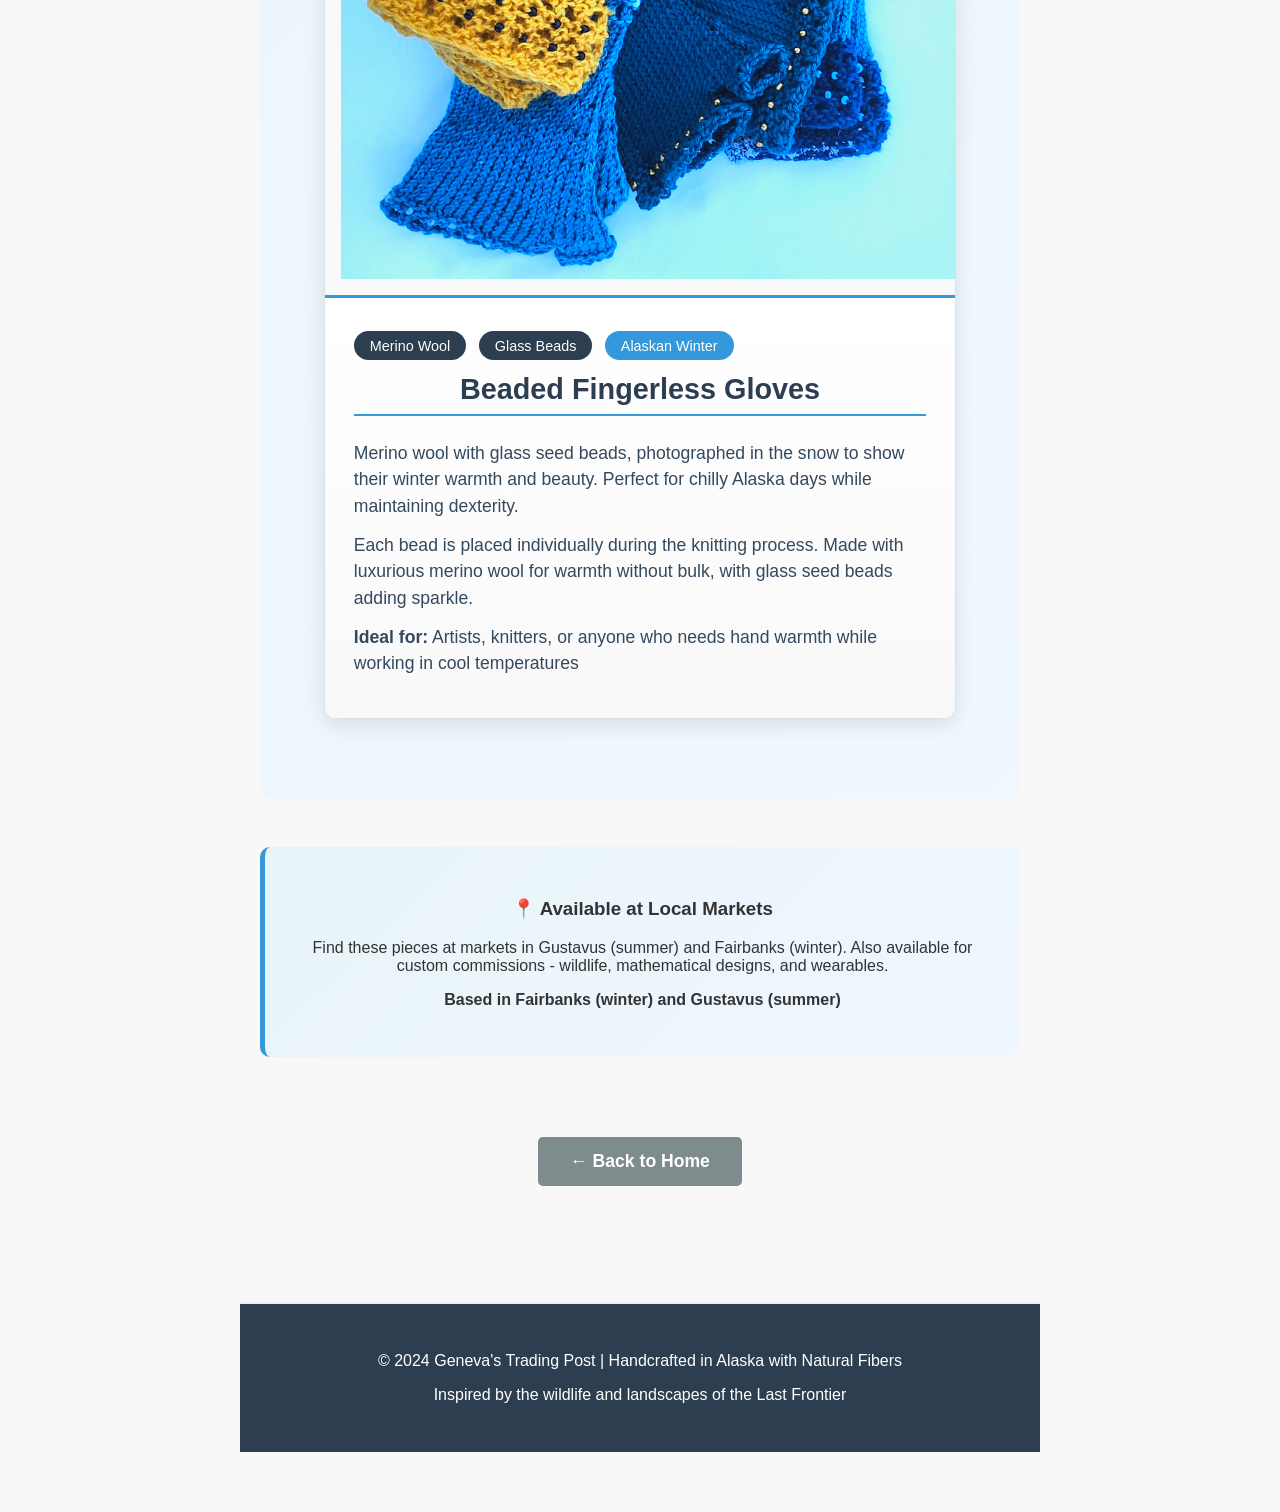
==== commit 20ea675d: "Update alaska-textiles.html" ====
--- a/alaska-textiles.html
+++ b/alaska-textiles.html
@@ -8,25 +8,47 @@
     <style>
         /* Textile Art specific styles */
         .page-header {
-            text-align: center;
-            padding: 2rem 1rem;
-            background: #2c3e50;
+            position: relative;
+            text-align: center;
             color: white;
             margin: 0;
+            height: 400px;
+            overflow: hidden;
+        }
+        
+        .page-header-banner {
+            width: 100%;
+            height: 100%;
+            object-fit: cover;
+        }
+        
+        .header-overlay {
+            position: absolute;
+            top: 0;
+            left: 0;
+            right: 0;
+            bottom: 0;
+            background: rgba(0, 0, 0, 0.5);
+            display: flex;
+            flex-direction: column;
+            justify-content: center;
+            align-items: center;
         }
         
         .page-header h1 {
-            font-size: 2.5rem;
+            font-size: 3.5rem;
             margin: 0;
             color: white;
+            text-shadow: 0 3px 10px rgba(0,0,0,0.5);
         }
         
         .page-header p {
-            font-size: 1.2rem;
-            margin: 0.5rem 0 0 0;
-            color: #ecf0f1;
+            font-size: 1.5rem;
+            margin: 1rem 0 0 0;
+            color: white;
+            text-shadow: 0 2px 5px rgba(0,0,0,0.5);
             max-width: 800px;
-            margin: 1rem auto;
+            padding: 0 1rem;
         }
         
         nav {
@@ -252,7 +274,7 @@
             padding: 3rem 2rem;
             border-radius: 10px;
             margin: 3rem auto;
-            max-width: 1000px;
+            max-width: 1200px;
         }
         
         .wearables-section h3 {
@@ -291,6 +313,15 @@
             border-left: 5px solid #3498db;
         }
         
+        .fun-fact {
+            background: #e8f6f3;
+            padding: 1rem;
+            border-radius: 8px;
+            margin: 1rem 0;
+            border-left: 4px solid #2ecc71;
+            font-style: italic;
+        }
+        
         footer {
             text-align: center;
             padding: 2rem;
@@ -320,19 +351,37 @@
             .artwork-image {
                 min-height: 250px;
             }
+            
+            .page-header {
+                height: 300px;
+            }
+            
+            .page-header h1 {
+                font-size: 2.5rem;
+            }
+            
+            .page-header p {
+                font-size: 1.2rem;
+            }
         }
     </style>
 </head>
 <body>
+    <!-- New Header with Owl Banner -->
     <header class="page-header">
-        <h1>Alaskan Textile Art</h1>
-        <p>Handcrafted Wildlife-Inspired Pieces from Fairbanks & Gustavus</p>
+        <img src="images/OwlCloseUp.jpg" alt="Owl Pattern Knitting Close Up" class="page-header-banner">
+        <div class="header-overlay">
+            <h1>Alaskan Textile Art</h1>
+            <p>Handcrafted Wildlife-Inspired Pieces from Fairbanks & Gustavus</p>
+        </div>
     </header>
     
+    <!-- Navigation Menu -->
     <nav>
         <a href="index.html">Home</a>
         <a href="alaska-textiles.html" class="current">Alaskan Textile Art</a>
         <a href="rabbitry.html">My Rabbitry</a>
+        <a href="farm-stand.html">Farm Stand</a>
         <a href="fantasy-ball.html">Fantasy Ball</a>
         <a href="contact.html">Contact</a>
     </nav>
@@ -413,6 +462,34 @@
                     <p><em>🏆 Southeast Alaska State Fair - Best in Show Textiles</em></p>
                 </div>
             </div>
+            
+            <!-- NEW: School of Flat Fish in Snow -->
+            <div class="artwork-card">
+                <img src="images/SchoolFlatFishSnow.jpg" alt="School of Flat Fish Potholders in Snow" class="artwork-image">
+                <div class="artwork-info">
+                    <span class="material-badge">All Natural Fiber</span>
+                    <span class="location-badge">Alaskan Waters</span>
+                    <h3>School of Flat Fish</h3>
+                    <p>A school of flat fish potholders displayed in the snow, showing their beautiful natural colors against a winter background.</p>
+                    <div class="fun-fact">
+                        <strong>Fun Fact:</strong> Right-eyed flat fish are sole and left-eyed are flounder. Halibut are the world's largest flounder species!
+                    </div>
+                    <p>Each fish in this school shows the unique flat fish adaptation where both eyes migrate to one side of the head.</p>
+                </div>
+            </div>
+            
+            <!-- NEW: Basket of Teddy Bears in Snow -->
+            <div class="artwork-card">
+                <img src="images/BasketOfBearsInSnow.jpg" alt="Basket of Hand-Knit Teddy Bears in Snow" class="artwork-image">
+                <div class="artwork-info">
+                    <span class="material-badge">Wool & Cotton</span>
+                    <span class="location-badge">Alaskan Winter</span>
+                    <h3>Ursa's Constellations</h3>
+                    <p>A basket of hand-knit teddy bears nestled in the snow, each with its own personality and charm. These heirloom-quality toys are perfect for children and collectors alike.</p>
+                    <p>Made with soft, durable natural fibers and embroidered details. Each bear is unique, with different colors and expressions.</p>
+                    <p><strong>Perfect for:</strong> Gifts, heirlooms, or comforting companions</p>
+                </div>
+            </div>
         </div>
         
         <!-- Process Section -->
@@ -432,16 +509,31 @@
             </div>
             
             <div class="gallery-grid">
-                <!-- Beaded Gloves -->
+                <!-- Aurora Lace Scarf -->
                 <div class="artwork-card">
-                    <img src="images/beaded_fingerlessgloves_Jan.jpg" alt="Beaded Fingerless Gloves in Merino Wool" class="artwork-image">
+                    <img src="images/AuroraScarf.jpg" alt="Aurora Lace Scarf" class="artwork-image">
+                    <div class="artwork-info">
+                        <span class="material-badge">Merino Wool</span>
+                        <span class="material-badge">Lace Pattern</span>
+                        <span class="location-badge">Northern Lights Inspired</span>
+                        <h3>Aurora Lace Scarf</h3>
+                        <p>Inspired by the dancing colors of the Aurora Borealis, this lace scarf features flowing, wavelike patterns that mimic the northern lights.</p>
+                        <p>Made with fine merino wool for warmth without weight. The intricate lace pattern creates a delicate, ethereal look perfect for dressy occasions or everyday elegance.</p>
+                        <p><strong>Features:</strong> Lightweight, breathable, elegant lace design, northern lights color palette</p>
+                    </div>
+                </div>
+                
+                <!-- Updated: Fingerless Gloves in Snow -->
+                <div class="artwork-card">
+                    <img src="images/FingerlessGlovesInSnow.jpg" alt="Beaded Fingerless Gloves in Snow" class="artwork-image">
                     <div class="artwork-info">
                         <span class="material-badge">Merino Wool</span>
                         <span class="material-badge">Glass Beads</span>
+                        <span class="location-badge">Alaskan Winter</span>
                         <h3>Beaded Fingerless Gloves</h3>
-                        <p>Merino wool with glass seed beads - perfect for chilly Fairbanks days while maintaining dexterity. Each bead is placed individually during the knitting process.</p>
-                        <p>Made with luxurious merino wool for warmth without bulk. The glass seed beads add sparkle and are securely integrated into the knit structure.</p>
-                        <p>Ideal for artists, knitters, or anyone who needs hand warmth while working in cool temperatures.</p>
+                        <p>Merino wool with glass seed beads, photographed in the snow to show their winter warmth and beauty. Perfect for chilly Alaska days while maintaining dexterity.</p>
+                        <p>Each bead is placed individually during the knitting process. Made with luxurious merino wool for warmth without bulk, with glass seed beads adding sparkle.</p>
+                        <p><strong>Ideal for:</strong> Artists, knitters, or anyone who needs hand warmth while working in cool temperatures</p>
                     </div>
                 </div>
             </div>
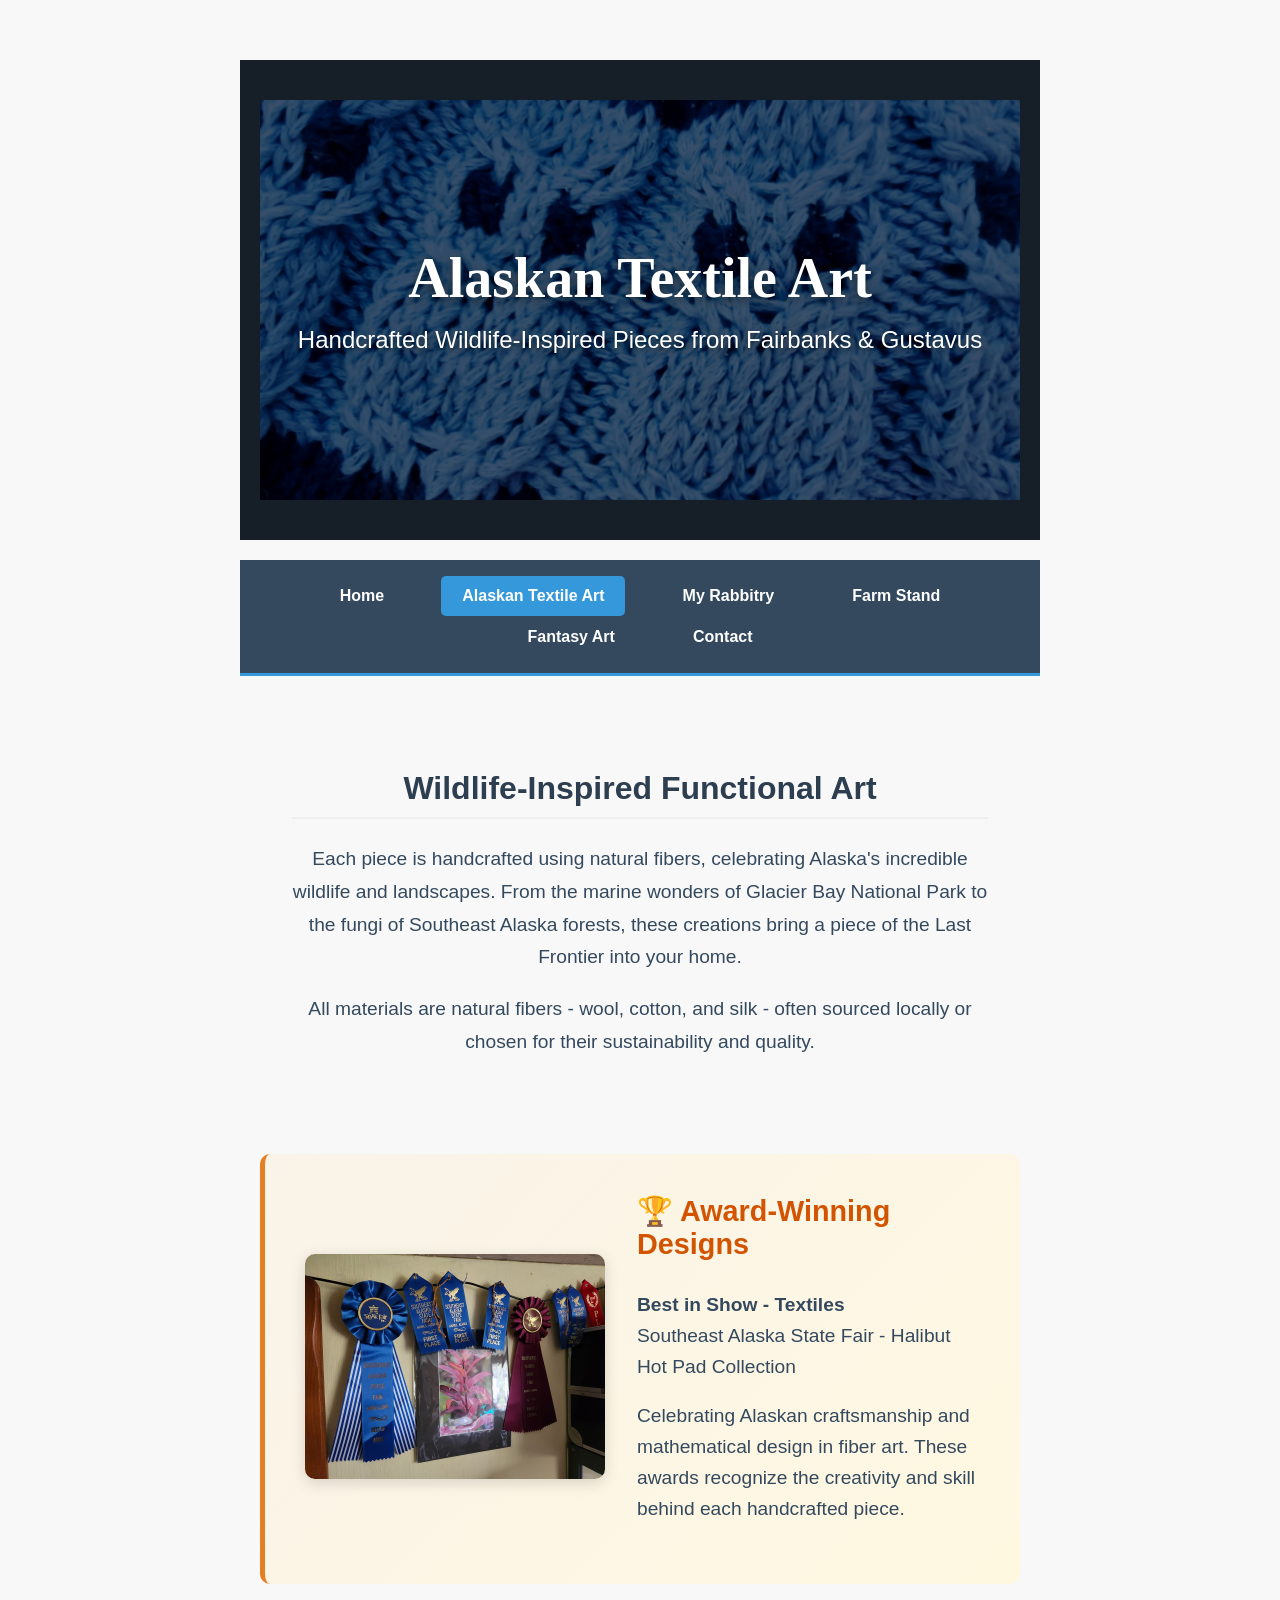
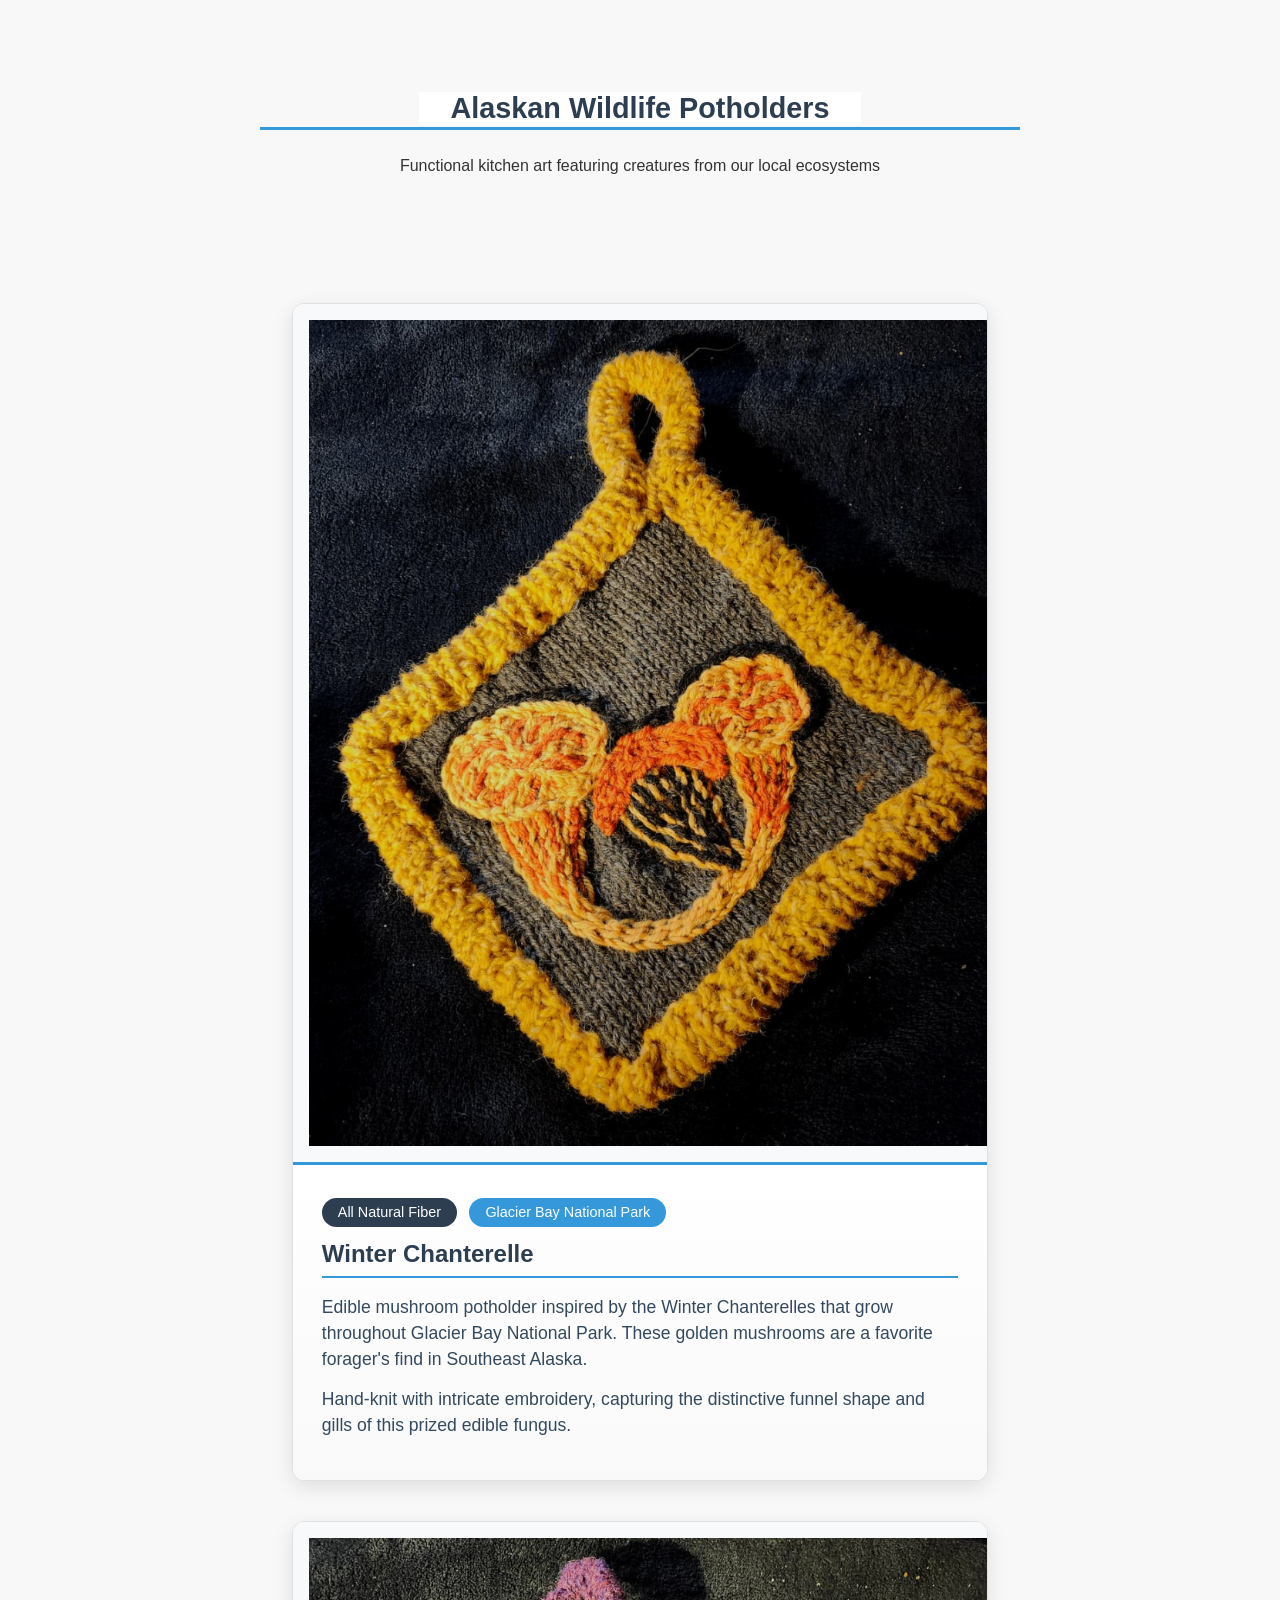
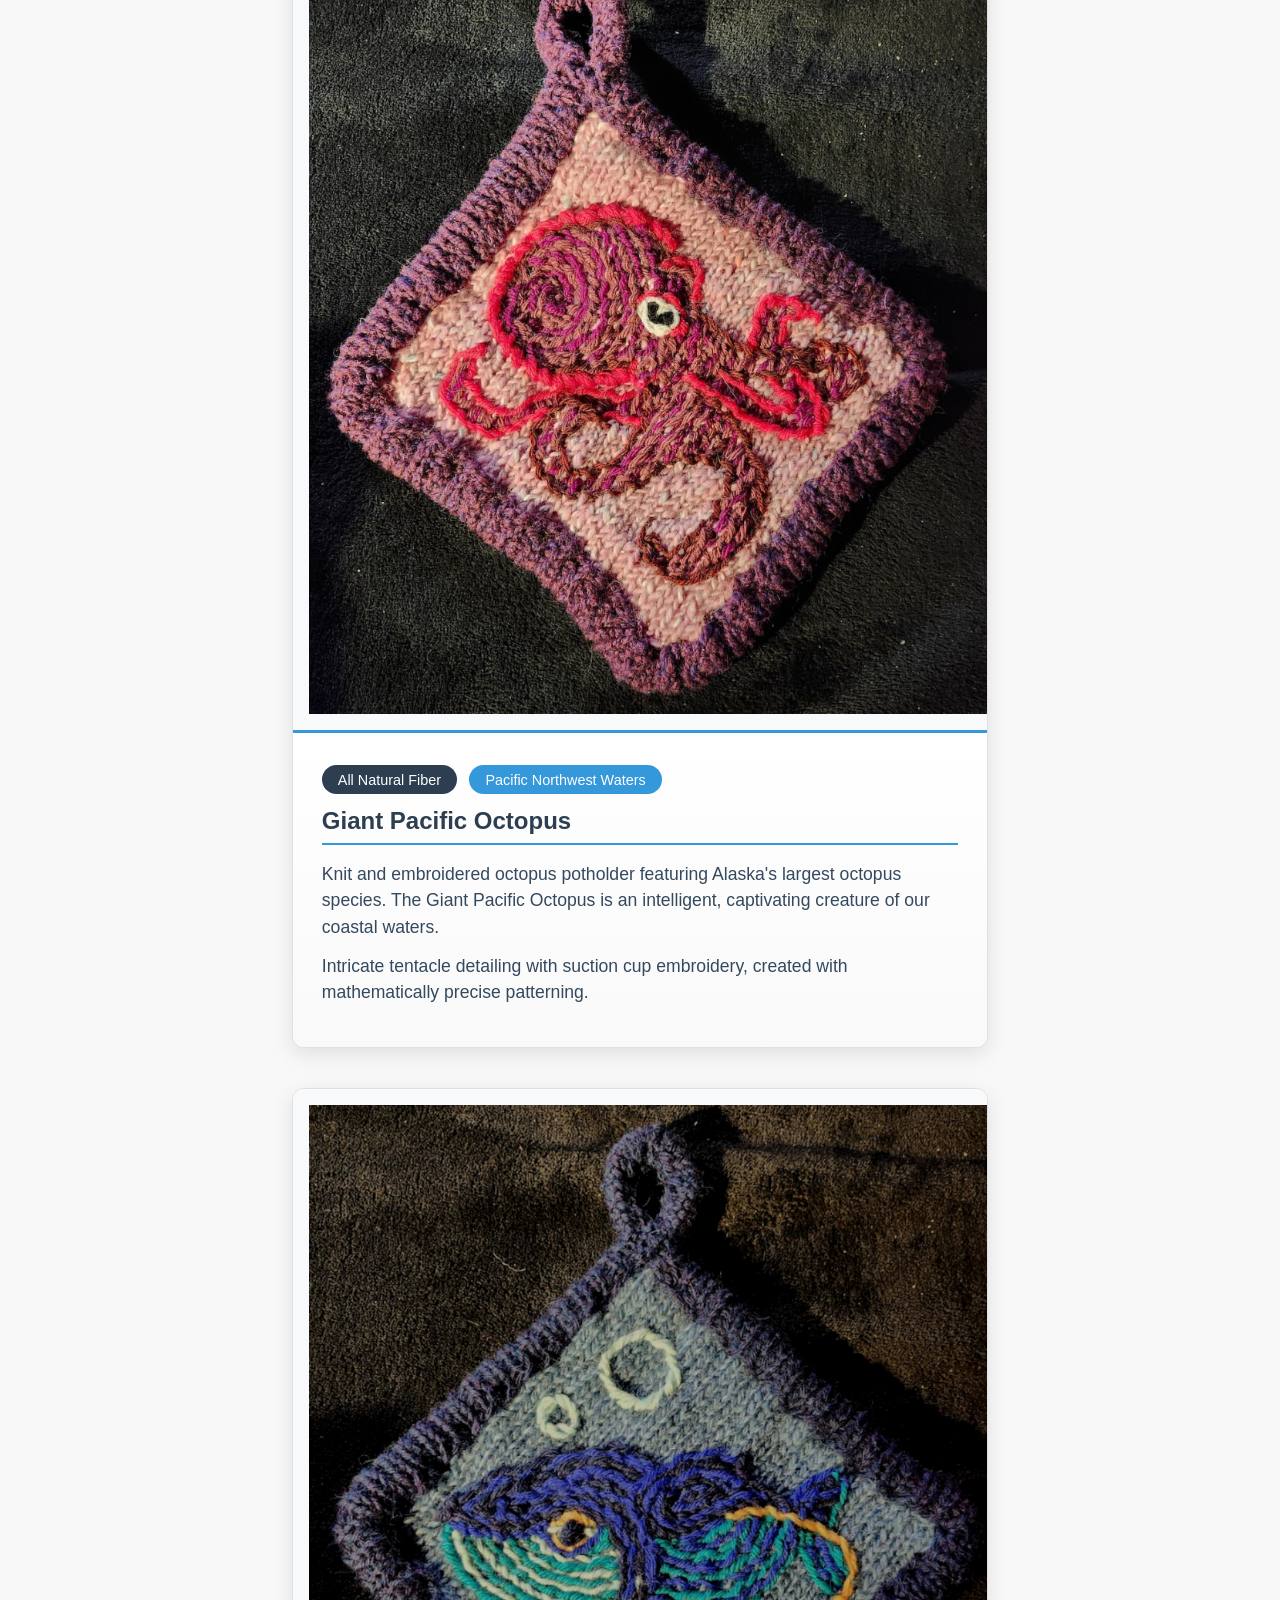
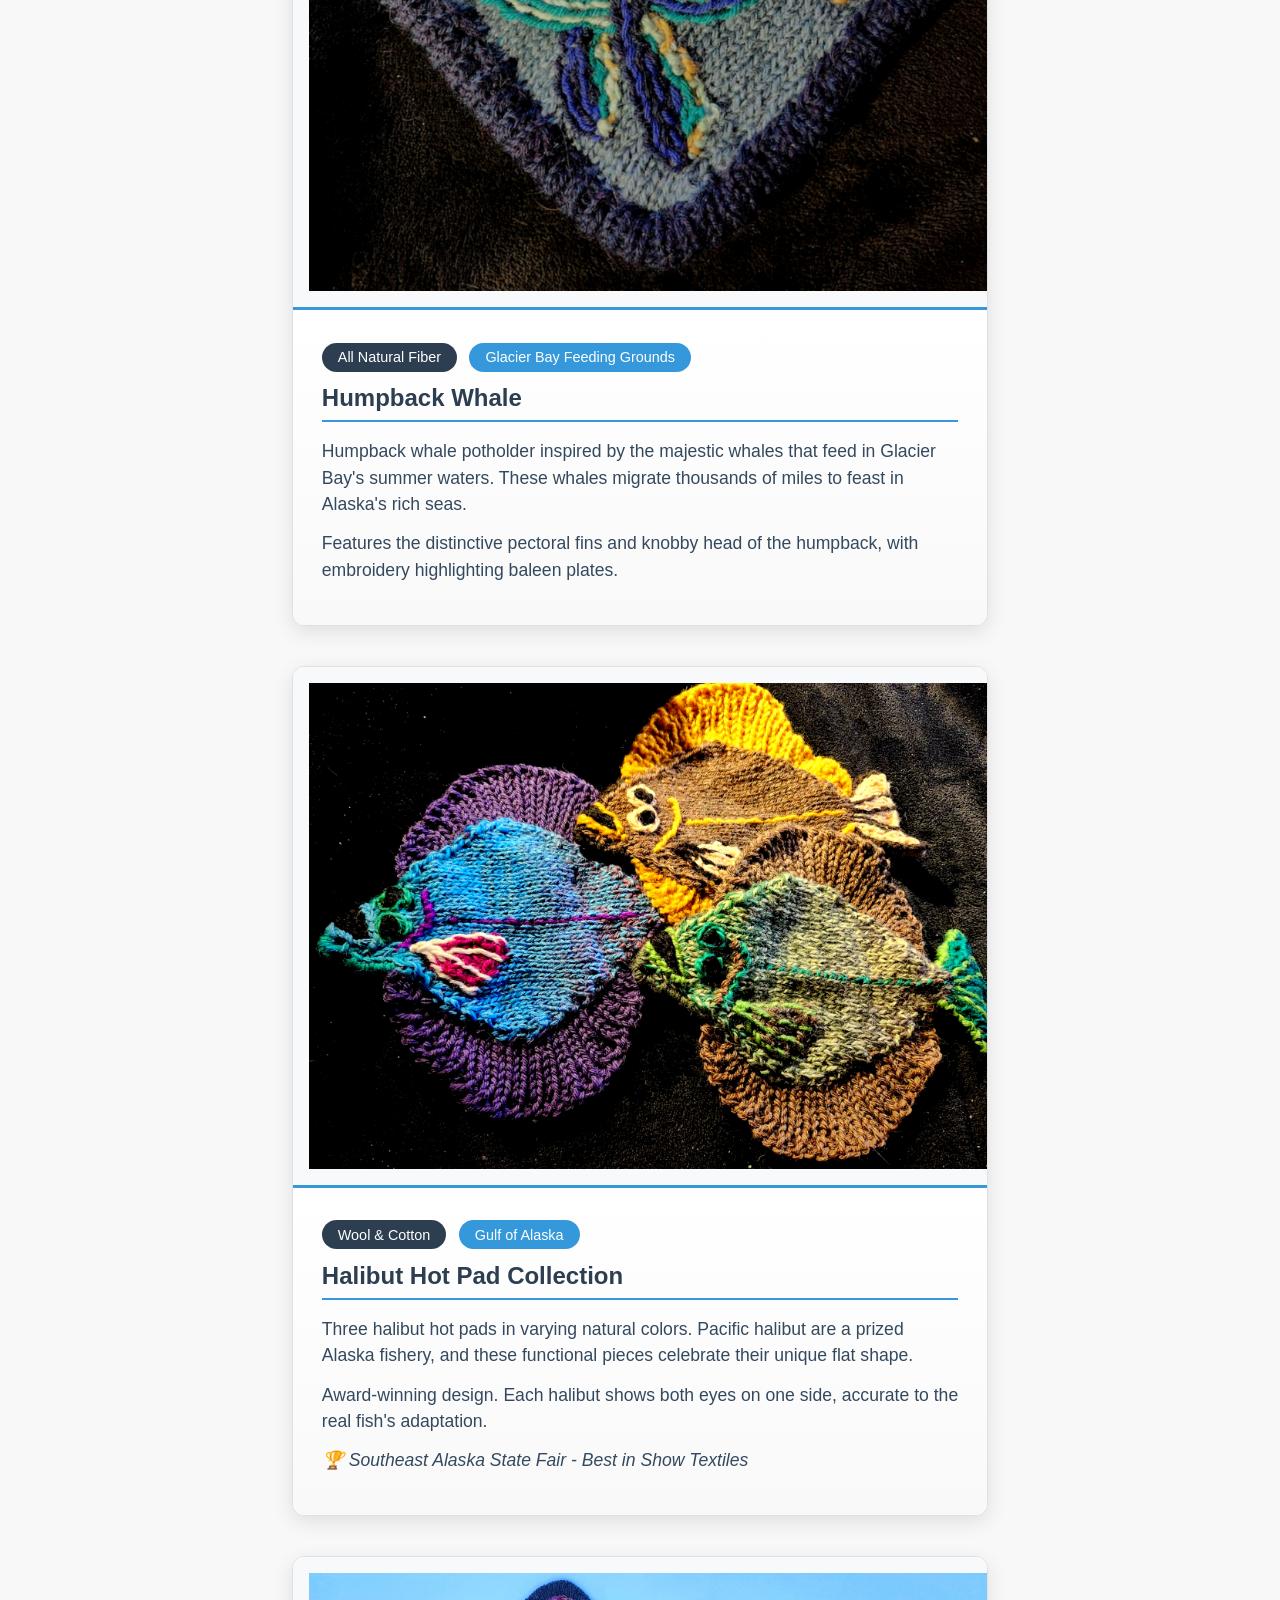
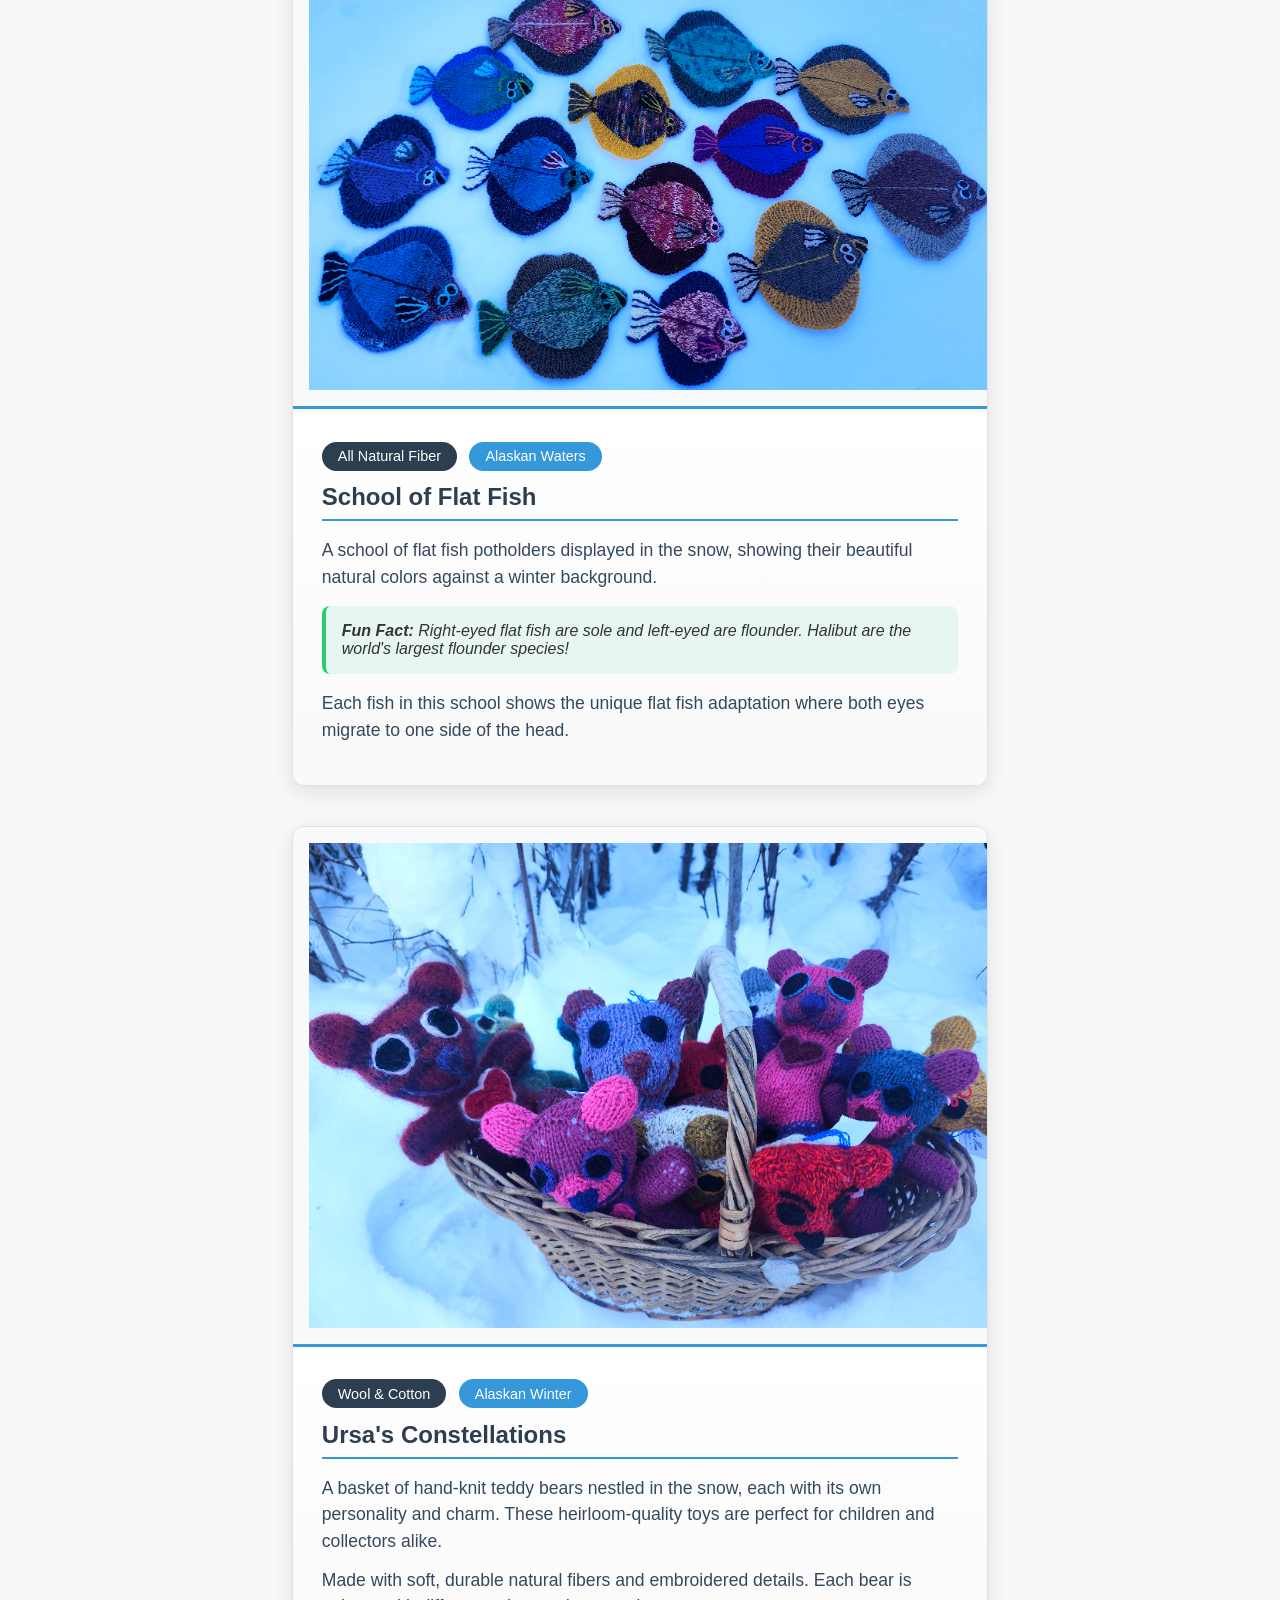
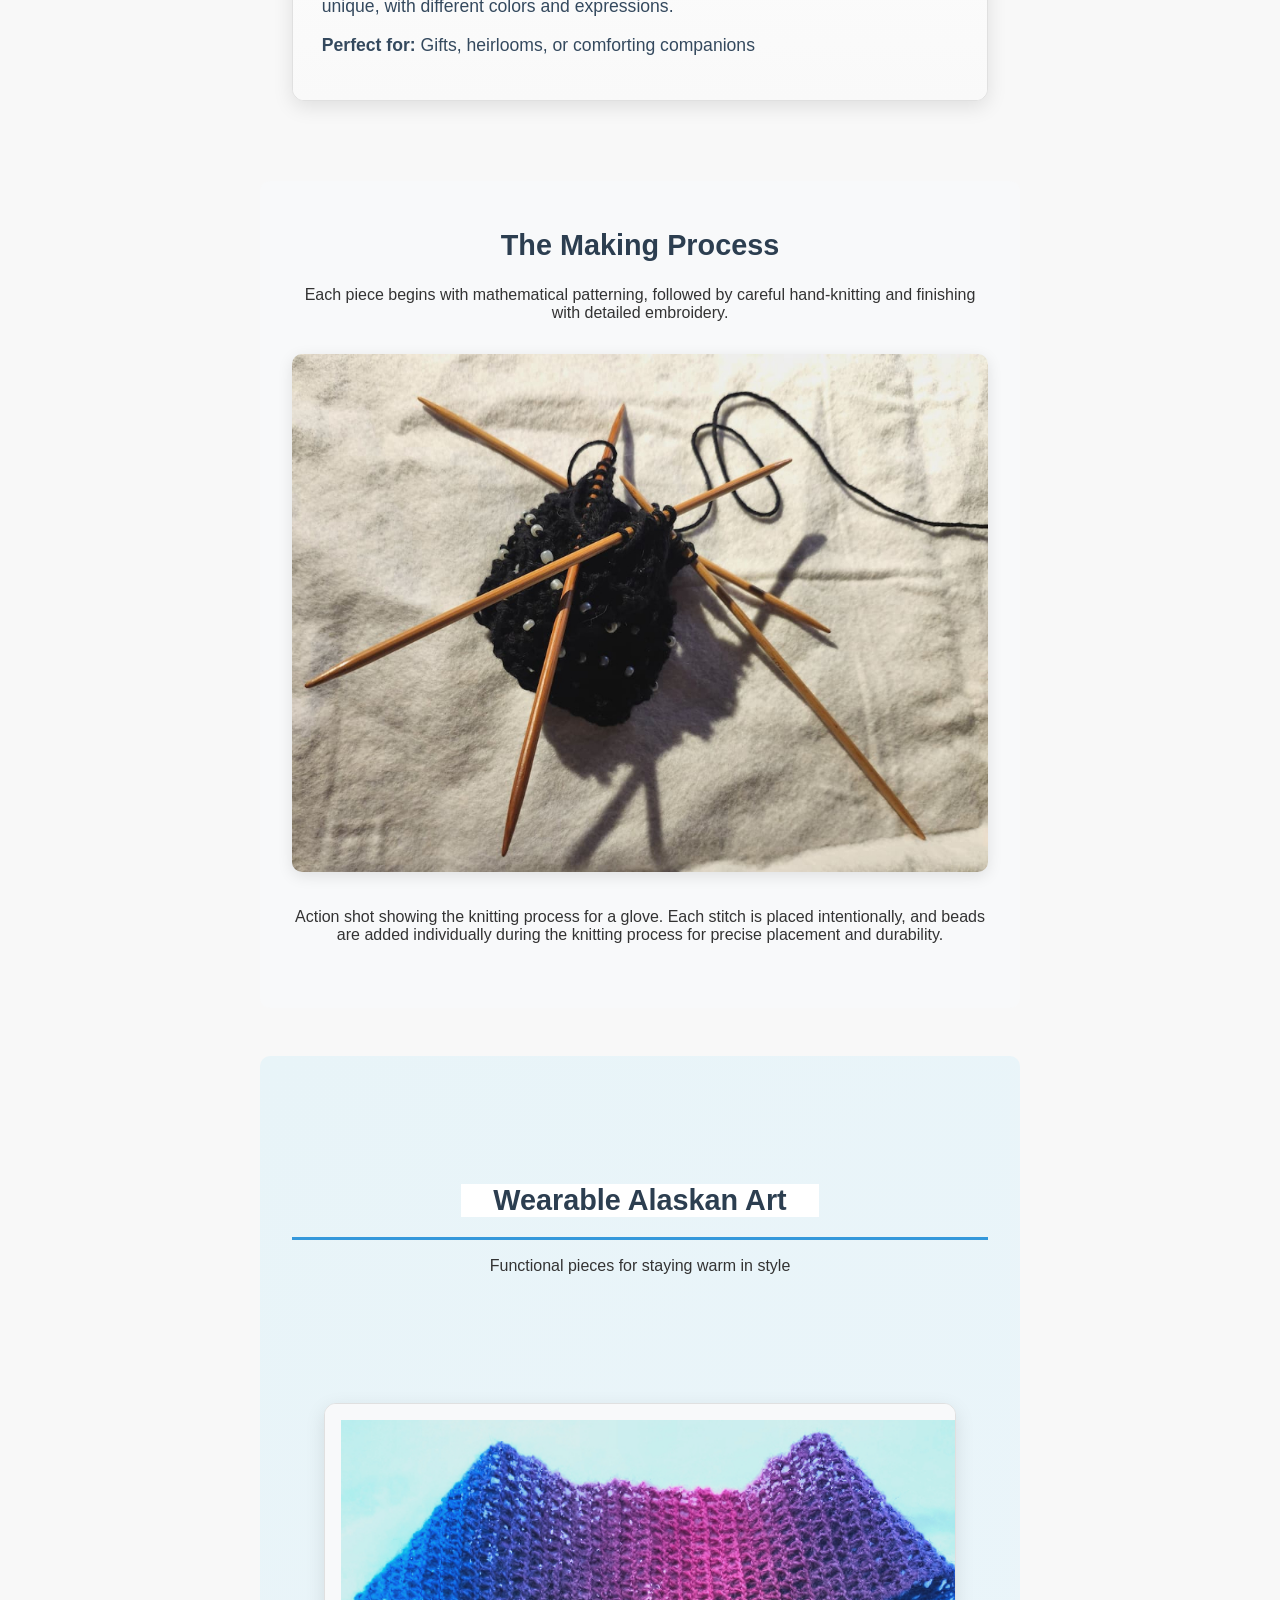
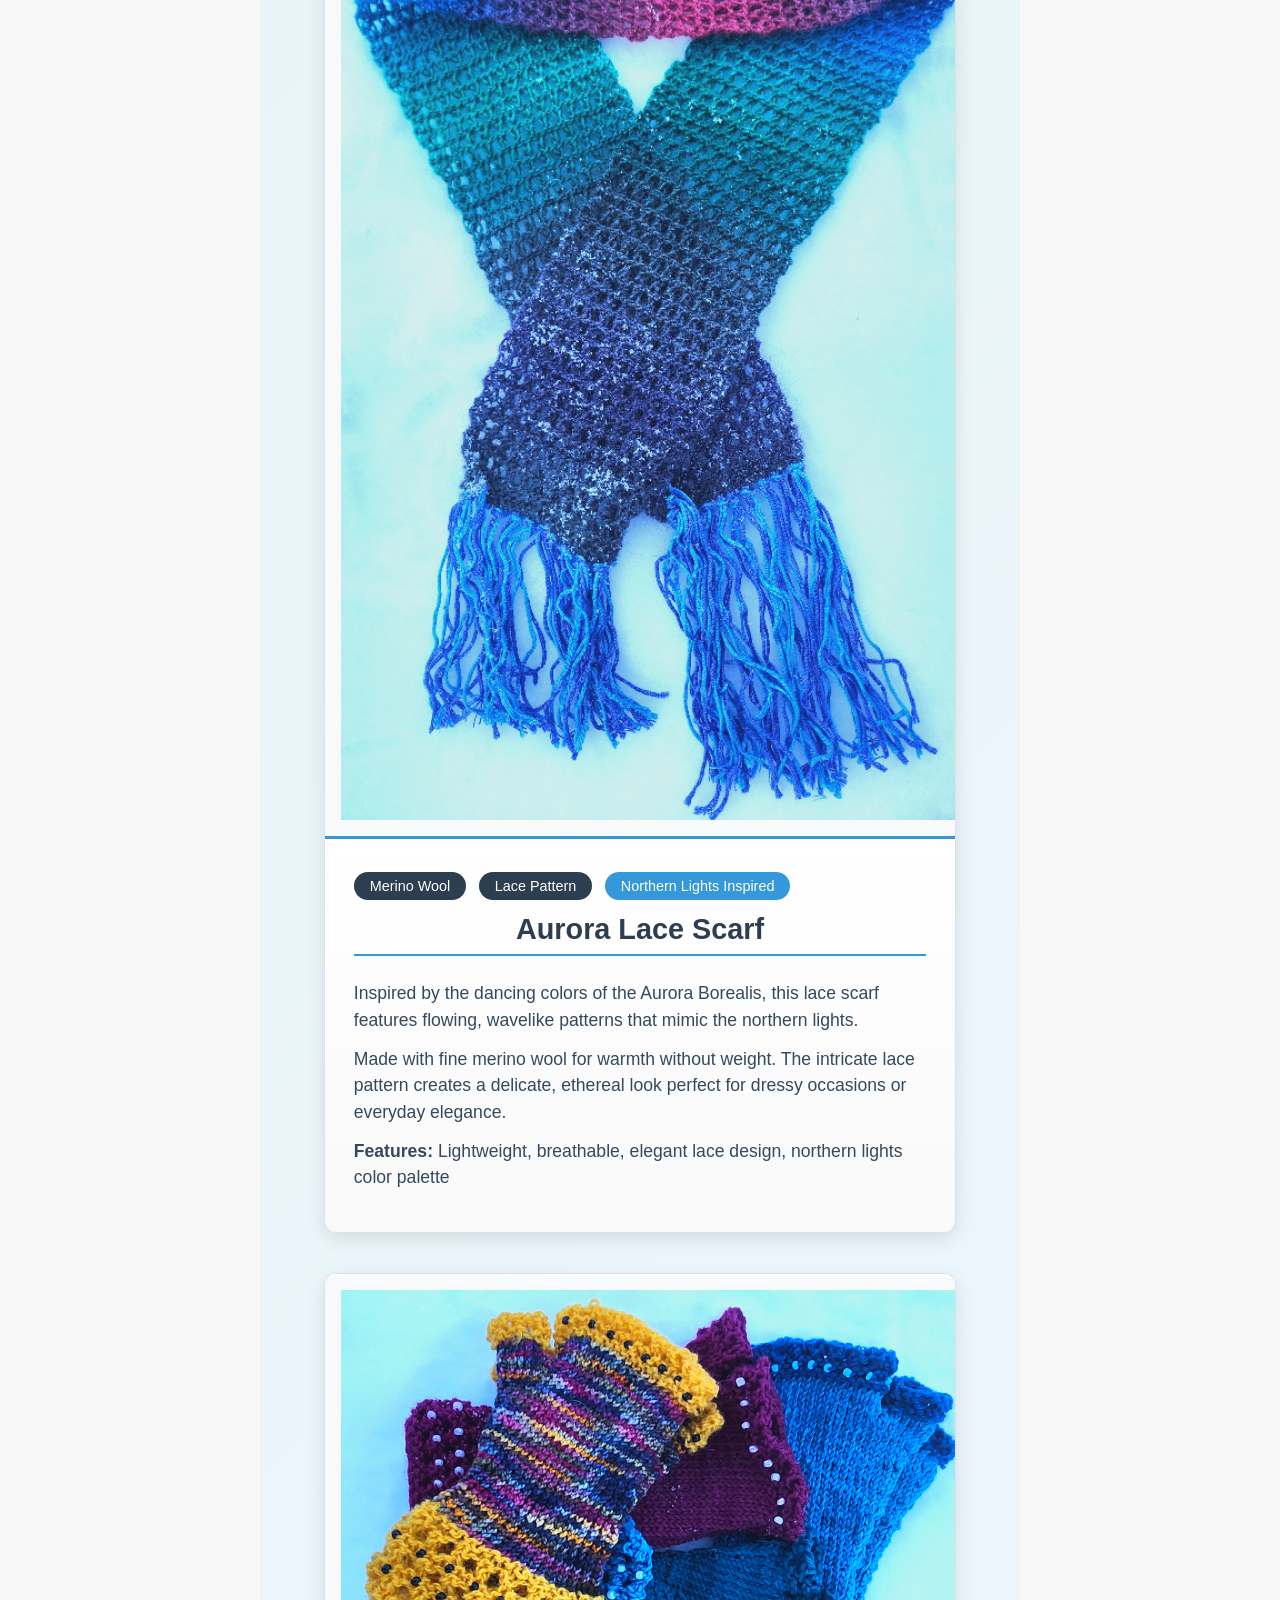
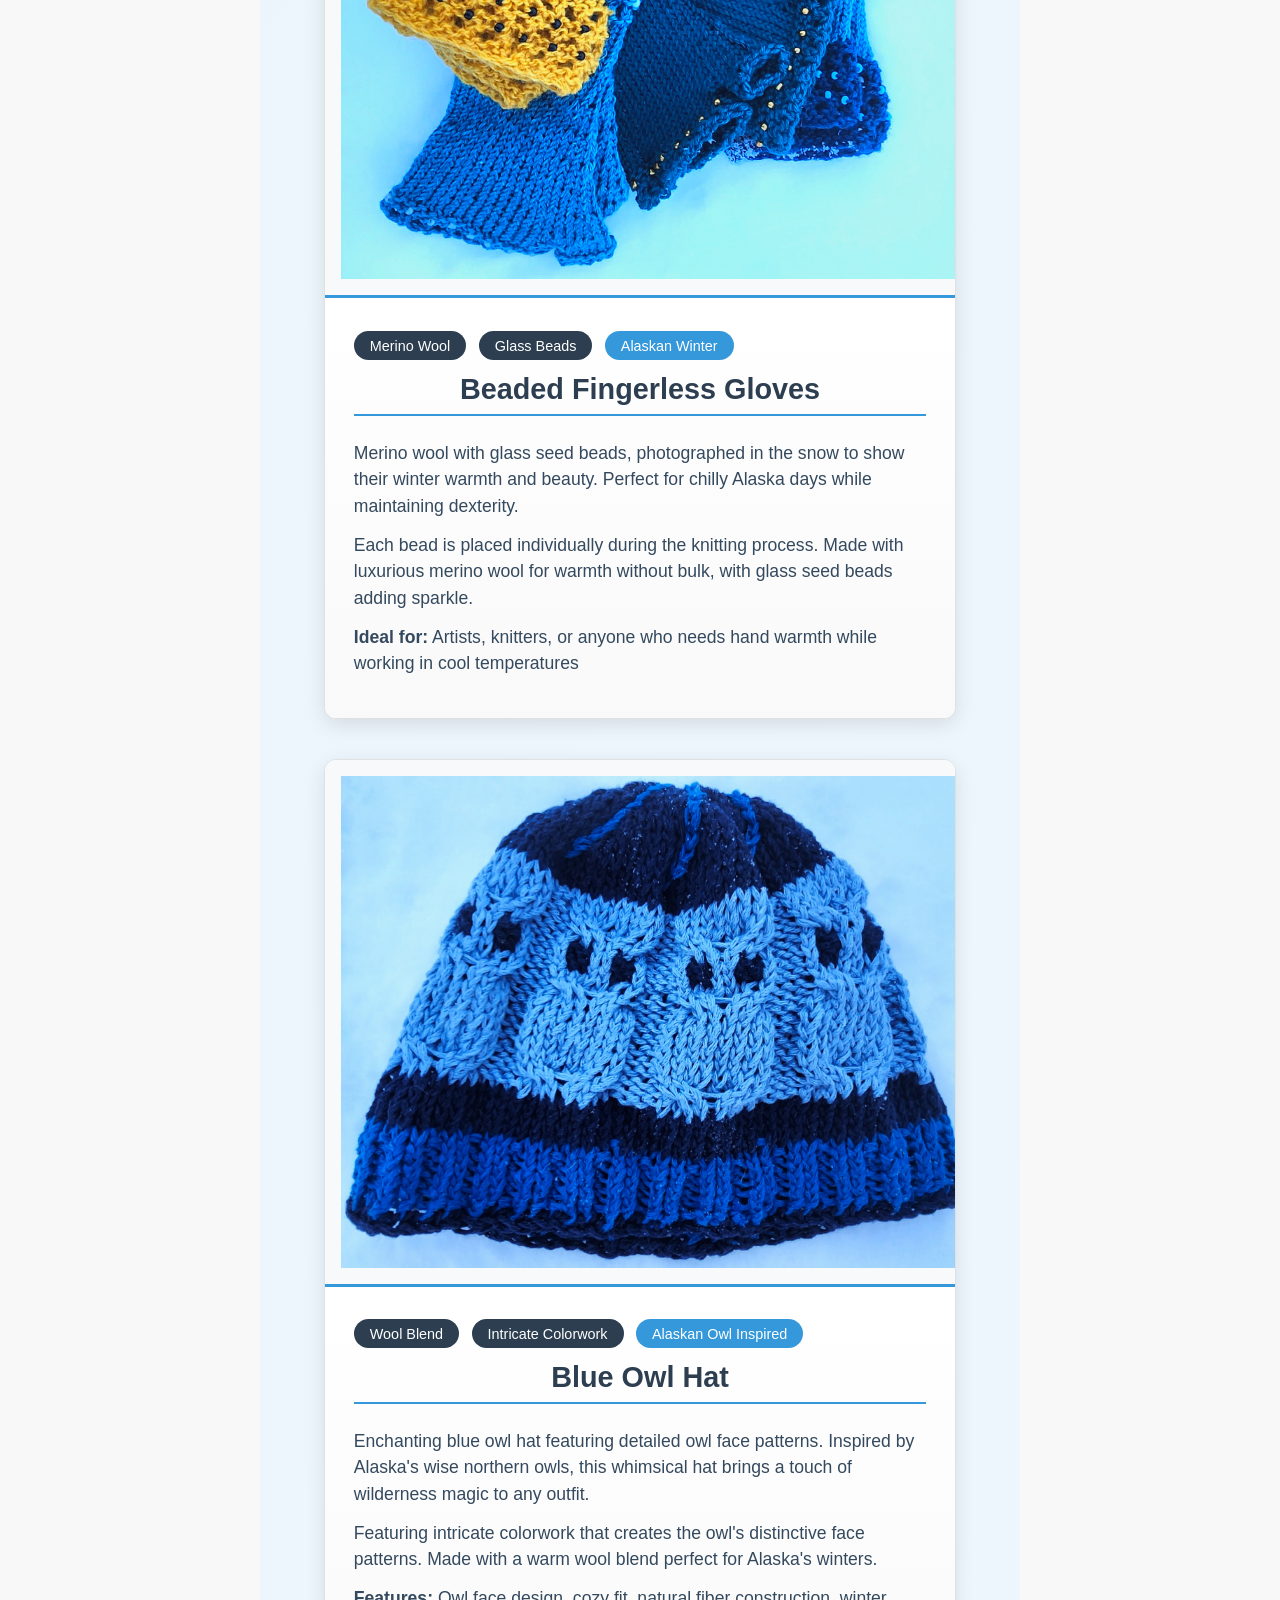
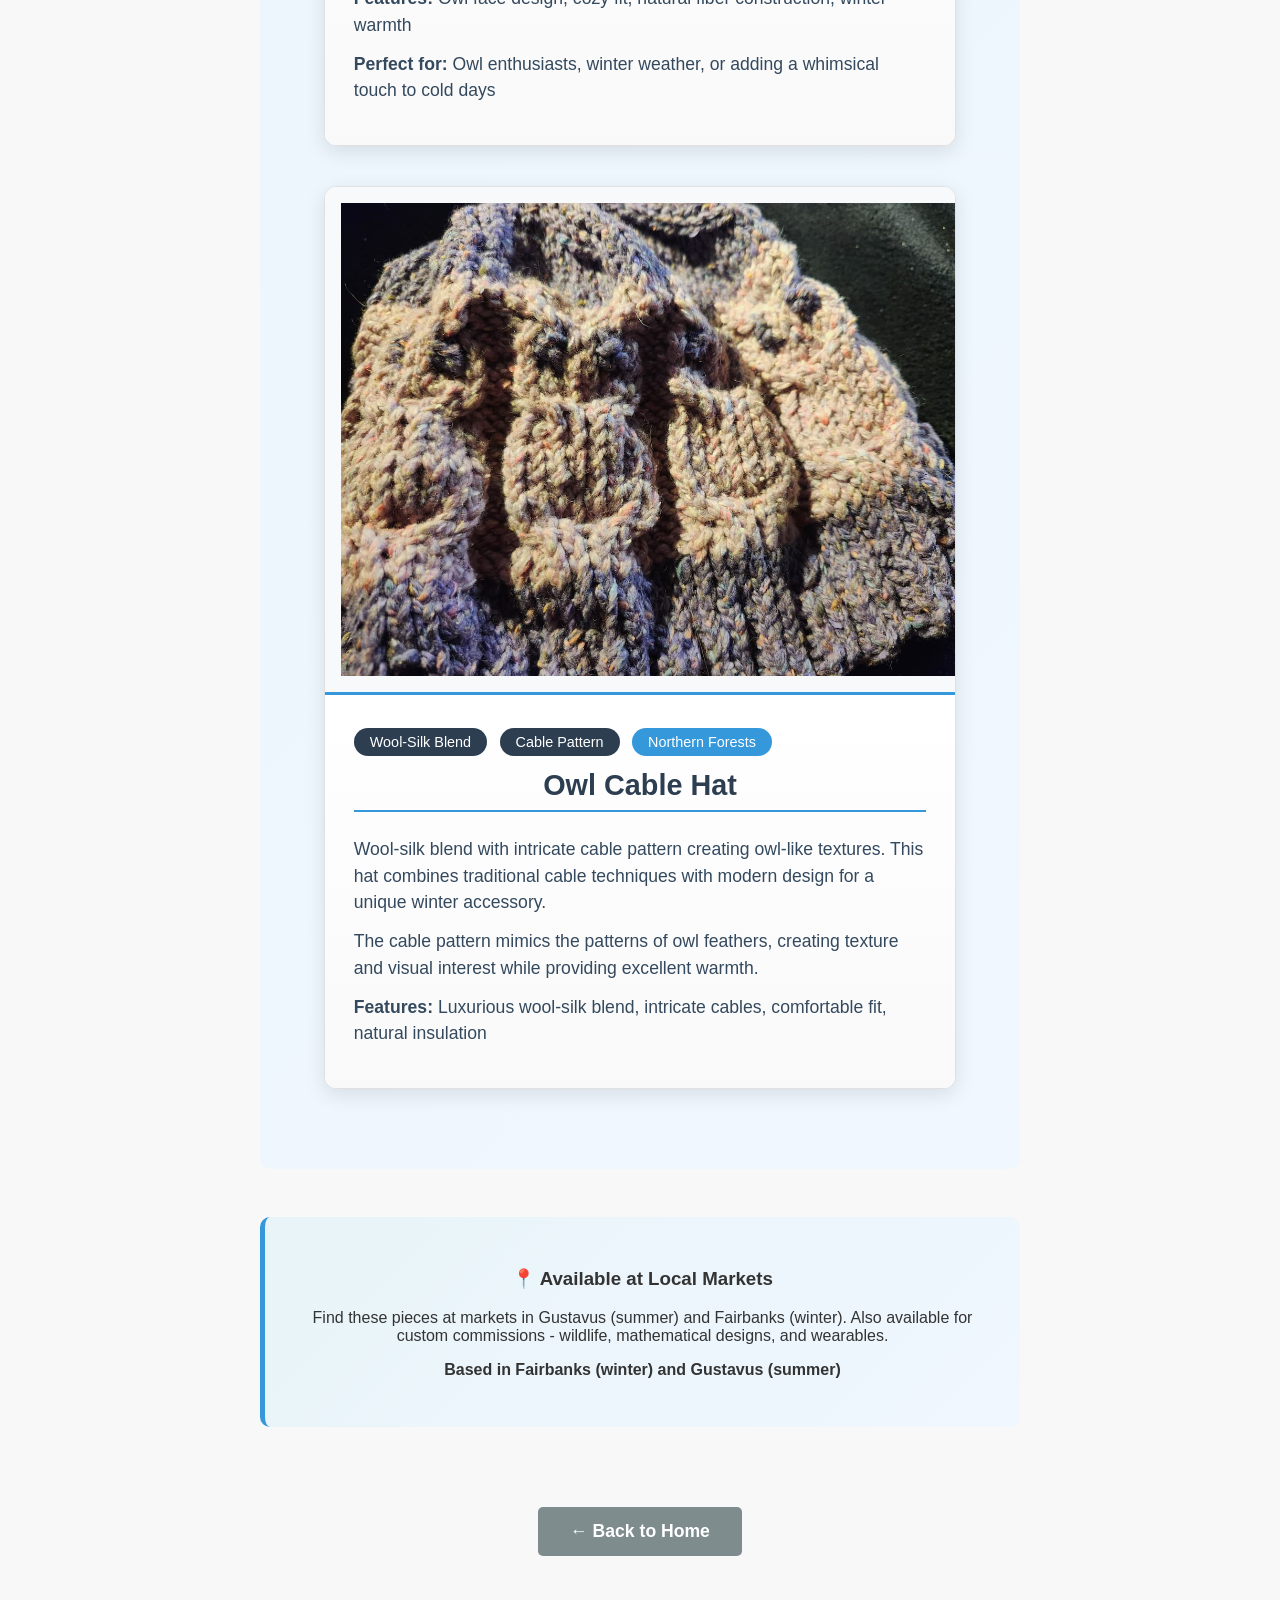
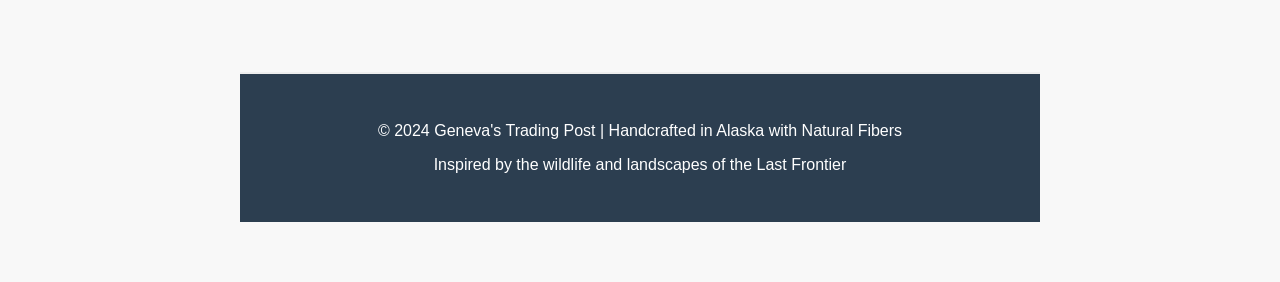
==== commit 49b5dcd9: "Update alaska-textiles.html" ====
--- a/alaska-textiles.html
+++ b/alaska-textiles.html
@@ -4,6 +4,9 @@
     <meta charset="UTF-8">
     <meta name="viewport" content="width=device-width, initial-scale=1.0">
     <title>Alaskan Textile Art - Geneva's Trading Post</title>
+    <meta name="description" content="Geneva's Trading Post: Alaskan fiber art, rabbitry, and farm stand in Gustavus & Fairbanks. Hand-knit wildlife potholders, Champagne d'Argent rabbits, local produce.">
+<meta name="keywords" content="Alaska, Gustavus, Fairbanks, knitting, fiber art, rabbitry, Champagne d'Argent, Silver Fox, farm stand, quail eggs, potholders, handmade, local produce">
+<meta name="author" content="Geneva's Trading Post">
     <link rel="stylesheet" href="styles.css">
     <style>
         /* Textile Art specific styles */
@@ -376,13 +379,13 @@
         </div>
     </header>
     
-    <!-- Navigation Menu -->
+    <!-- Navigation Menu - UPDATED: Fantasy Ball → Fantasy Art -->
     <nav>
         <a href="index.html">Home</a>
         <a href="alaska-textiles.html" class="current">Alaskan Textile Art</a>
         <a href="rabbitry.html">My Rabbitry</a>
         <a href="farm-stand.html">Farm Stand</a>
-        <a href="fantasy-ball.html">Fantasy Ball</a>
+        <a href="fantasy-ball.html">Fantasy Art</a> <!-- CHANGED HERE -->
         <a href="contact.html">Contact</a>
     </nav>
     
@@ -463,7 +466,7 @@
                 </div>
             </div>
             
-            <!-- NEW: School of Flat Fish in Snow -->
+            <!-- School of Flat Fish in Snow -->
             <div class="artwork-card">
                 <img src="images/SchoolFlatFishSnow.jpg" alt="School of Flat Fish Potholders in Snow" class="artwork-image">
                 <div class="artwork-info">
@@ -478,7 +481,7 @@
                 </div>
             </div>
             
-            <!-- NEW: Basket of Teddy Bears in Snow -->
+            <!-- Basket of Teddy Bears in Snow -->
             <div class="artwork-card">
                 <img src="images/BasketOfBearsInSnow.jpg" alt="Basket of Hand-Knit Teddy Bears in Snow" class="artwork-image">
                 <div class="artwork-info">
@@ -523,7 +526,7 @@
                     </div>
                 </div>
                 
-                <!-- Updated: Fingerless Gloves in Snow -->
+                <!-- Fingerless Gloves in Snow -->
                 <div class="artwork-card">
                     <img src="images/FingerlessGlovesInSnow.jpg" alt="Beaded Fingerless Gloves in Snow" class="artwork-image">
                     <div class="artwork-info">
@@ -534,6 +537,35 @@
                         <p>Merino wool with glass seed beads, photographed in the snow to show their winter warmth and beauty. Perfect for chilly Alaska days while maintaining dexterity.</p>
                         <p>Each bead is placed individually during the knitting process. Made with luxurious merino wool for warmth without bulk, with glass seed beads adding sparkle.</p>
                         <p><strong>Ideal for:</strong> Artists, knitters, or anyone who needs hand warmth while working in cool temperatures</p>
+                    </div>
+                </div>
+                
+                <!-- NEW: Blue Owl Hat -->
+                <div class="artwork-card">
+                    <img src="images/BlueOwlHat.jpg" alt="Blue Owl Hat" class="artwork-image">
+                    <div class="artwork-info">
+                        <span class="material-badge">Wool Blend</span>
+                        <span class="material-badge">Intricate Colorwork</span>
+                        <span class="location-badge">Alaskan Owl Inspired</span>
+                        <h3>Blue Owl Hat</h3>
+                        <p>Enchanting blue owl hat featuring detailed owl face patterns. Inspired by Alaska's wise northern owls, this whimsical hat brings a touch of wilderness magic to any outfit.</p>
+                        <p>Featuring intricate colorwork that creates the owl's distinctive face patterns. Made with a warm wool blend perfect for Alaska's winters.</p>
+                        <p><strong>Features:</strong> Owl face design, cozy fit, natural fiber construction, winter warmth</p>
+                        <p><strong>Perfect for:</strong> Owl enthusiasts, winter weather, or adding a whimsical touch to cold days</p>
+                    </div>
+                </div>
+                
+                <!-- Owl Cable Hat -->
+                <div class="artwork-card">
+                    <img src="images/hat_texture_rsz.jpg" alt="Owl Pattern Hat with Cable Knitting" class="artwork-image">
+                    <div class="artwork-info">
+                        <span class="material-badge">Wool-Silk Blend</span>
+                        <span class="material-badge">Cable Pattern</span>
+                        <span class="location-badge">Northern Forests</span>
+                        <h3>Owl Cable Hat</h3>
+                        <p>Wool-silk blend with intricate cable pattern creating owl-like textures. This hat combines traditional cable techniques with modern design for a unique winter accessory.</p>
+                        <p>The cable pattern mimics the patterns of owl feathers, creating texture and visual interest while providing excellent warmth.</p>
+                        <p><strong>Features:</strong> Luxurious wool-silk blend, intricate cables, comfortable fit, natural insulation</p>
                     </div>
                 </div>
             </div>
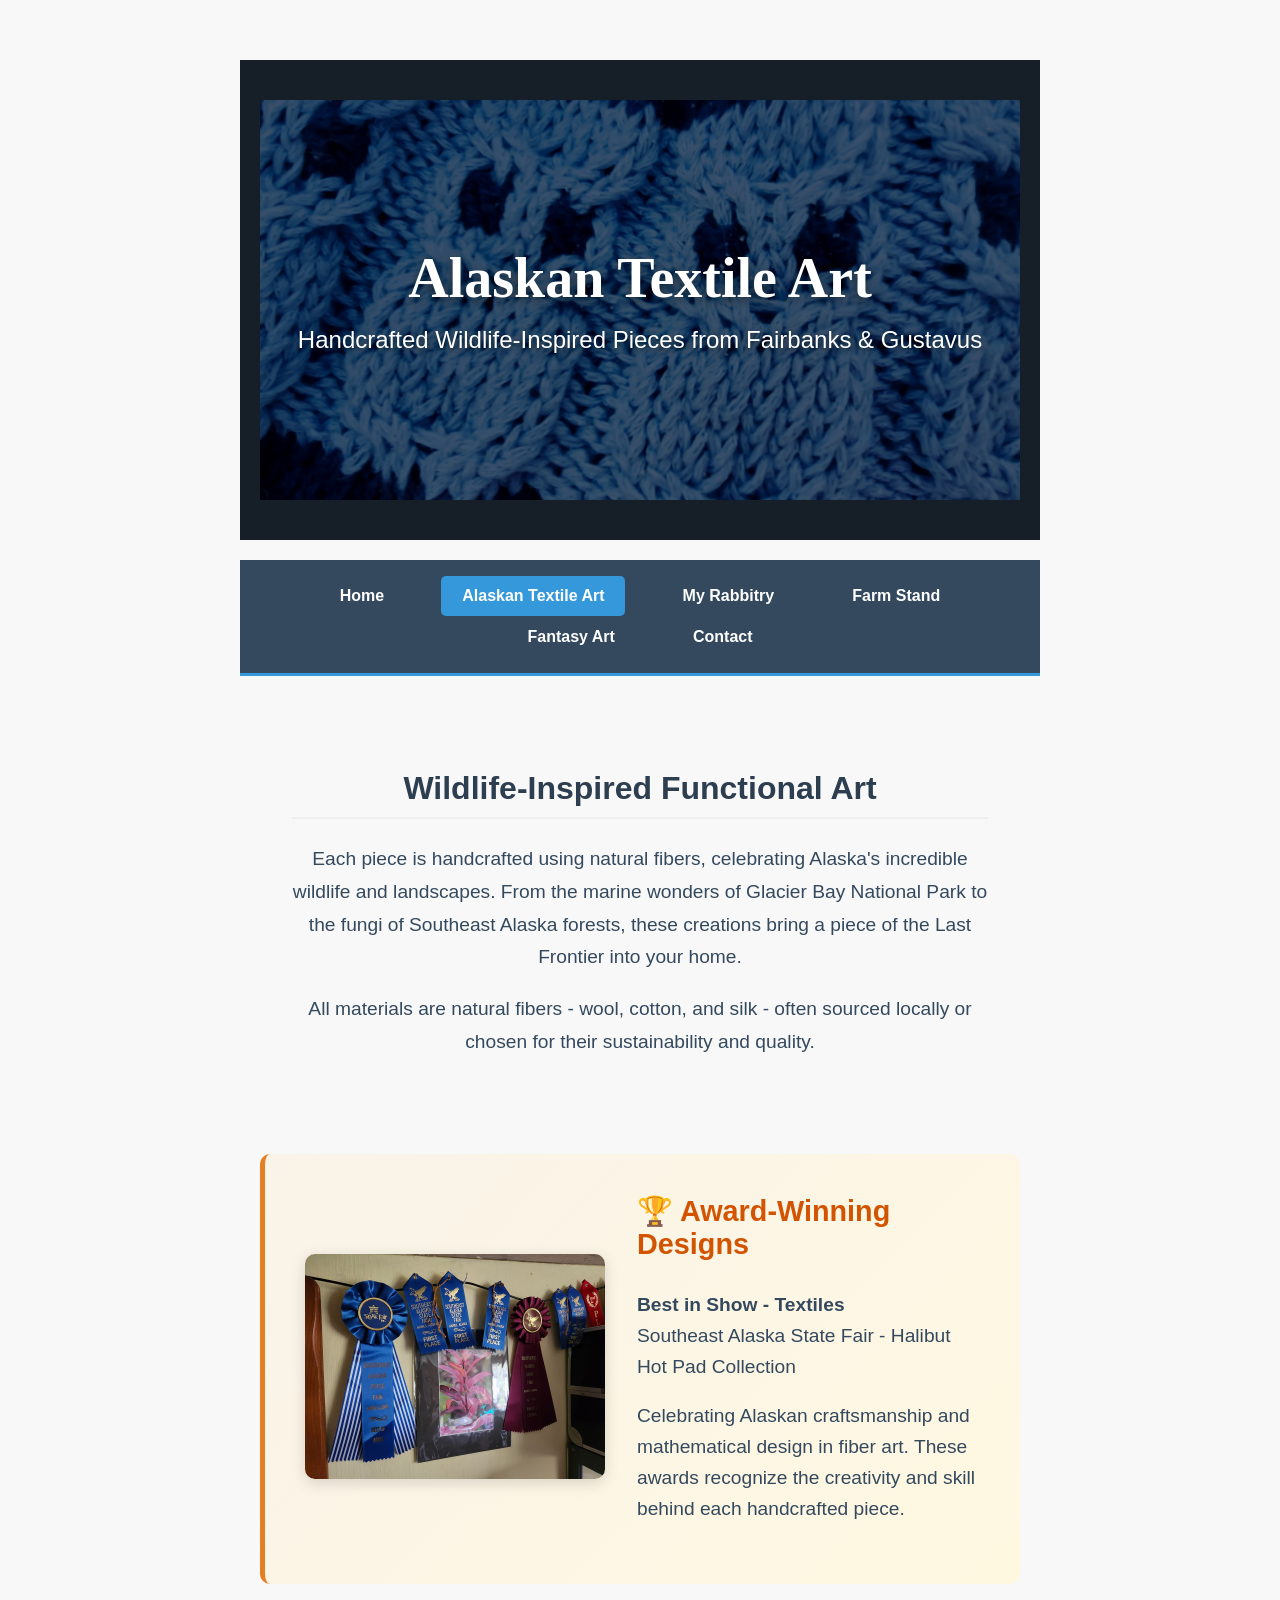
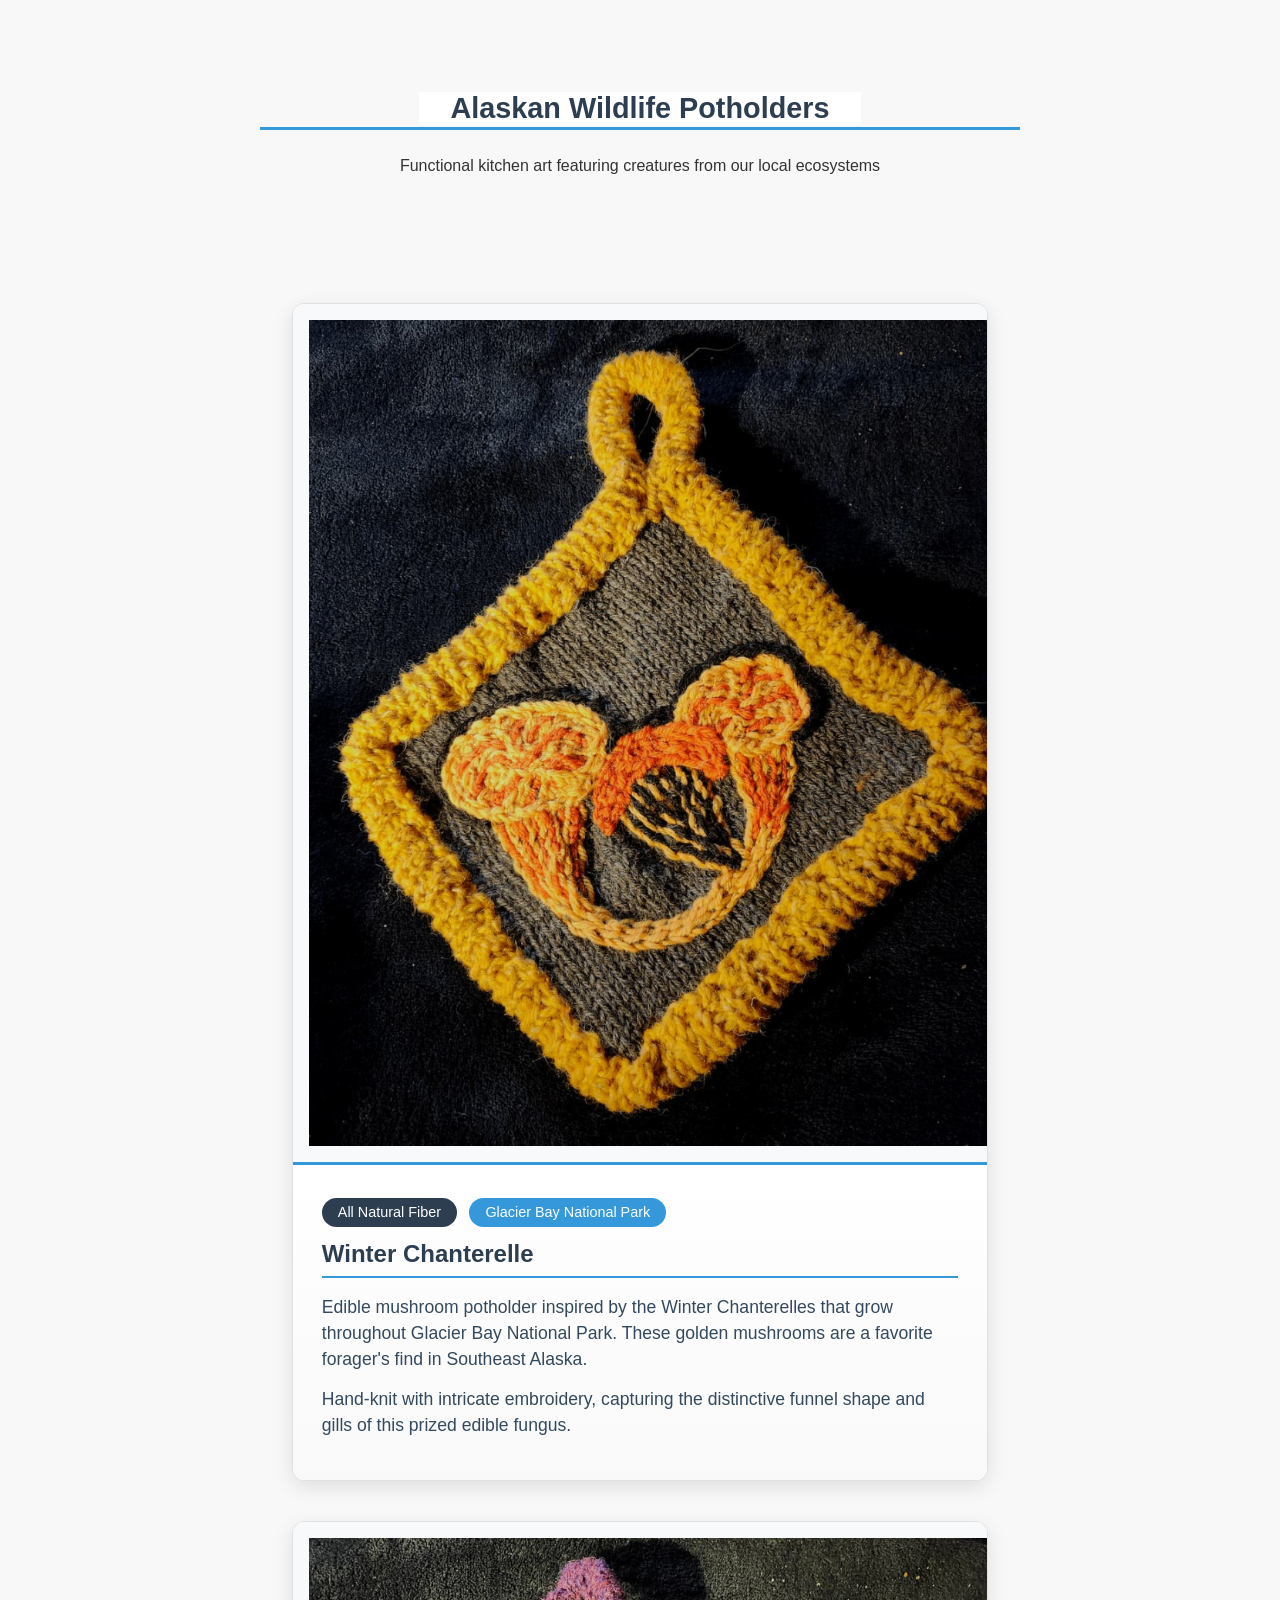
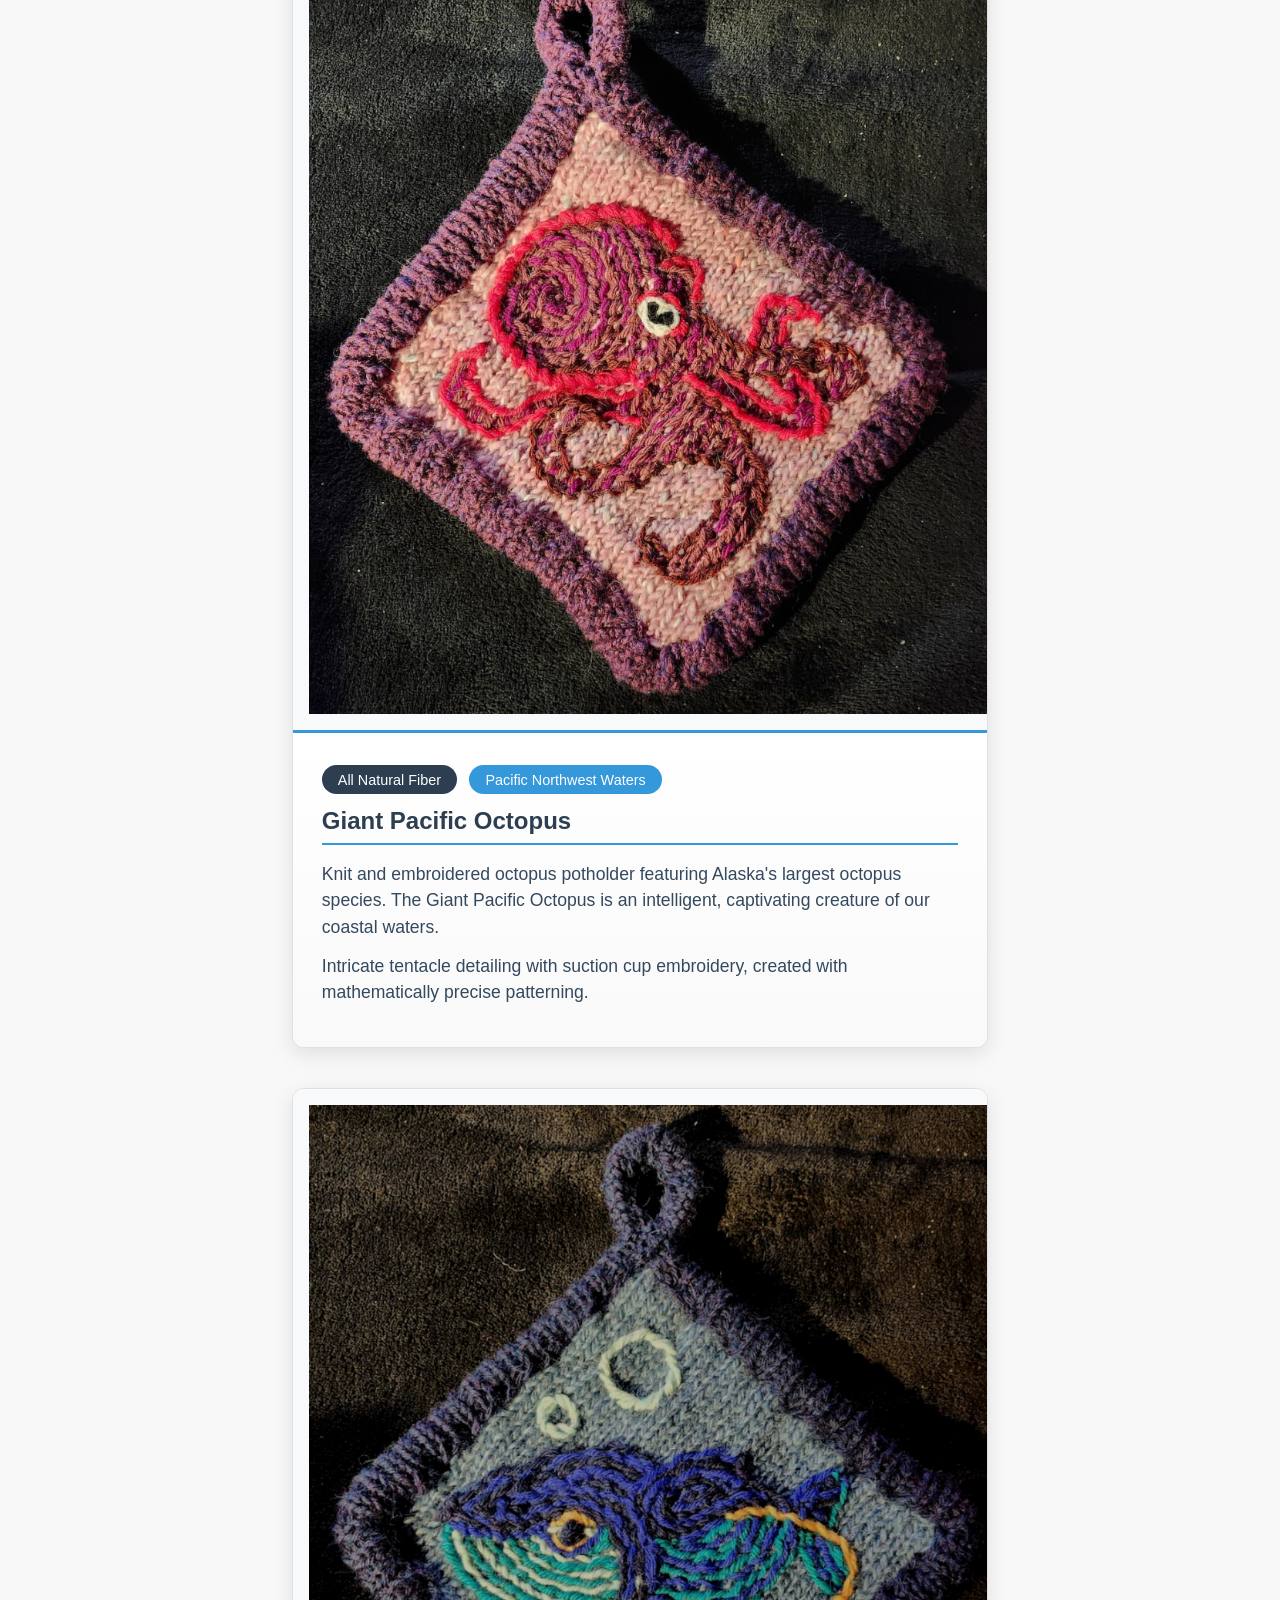
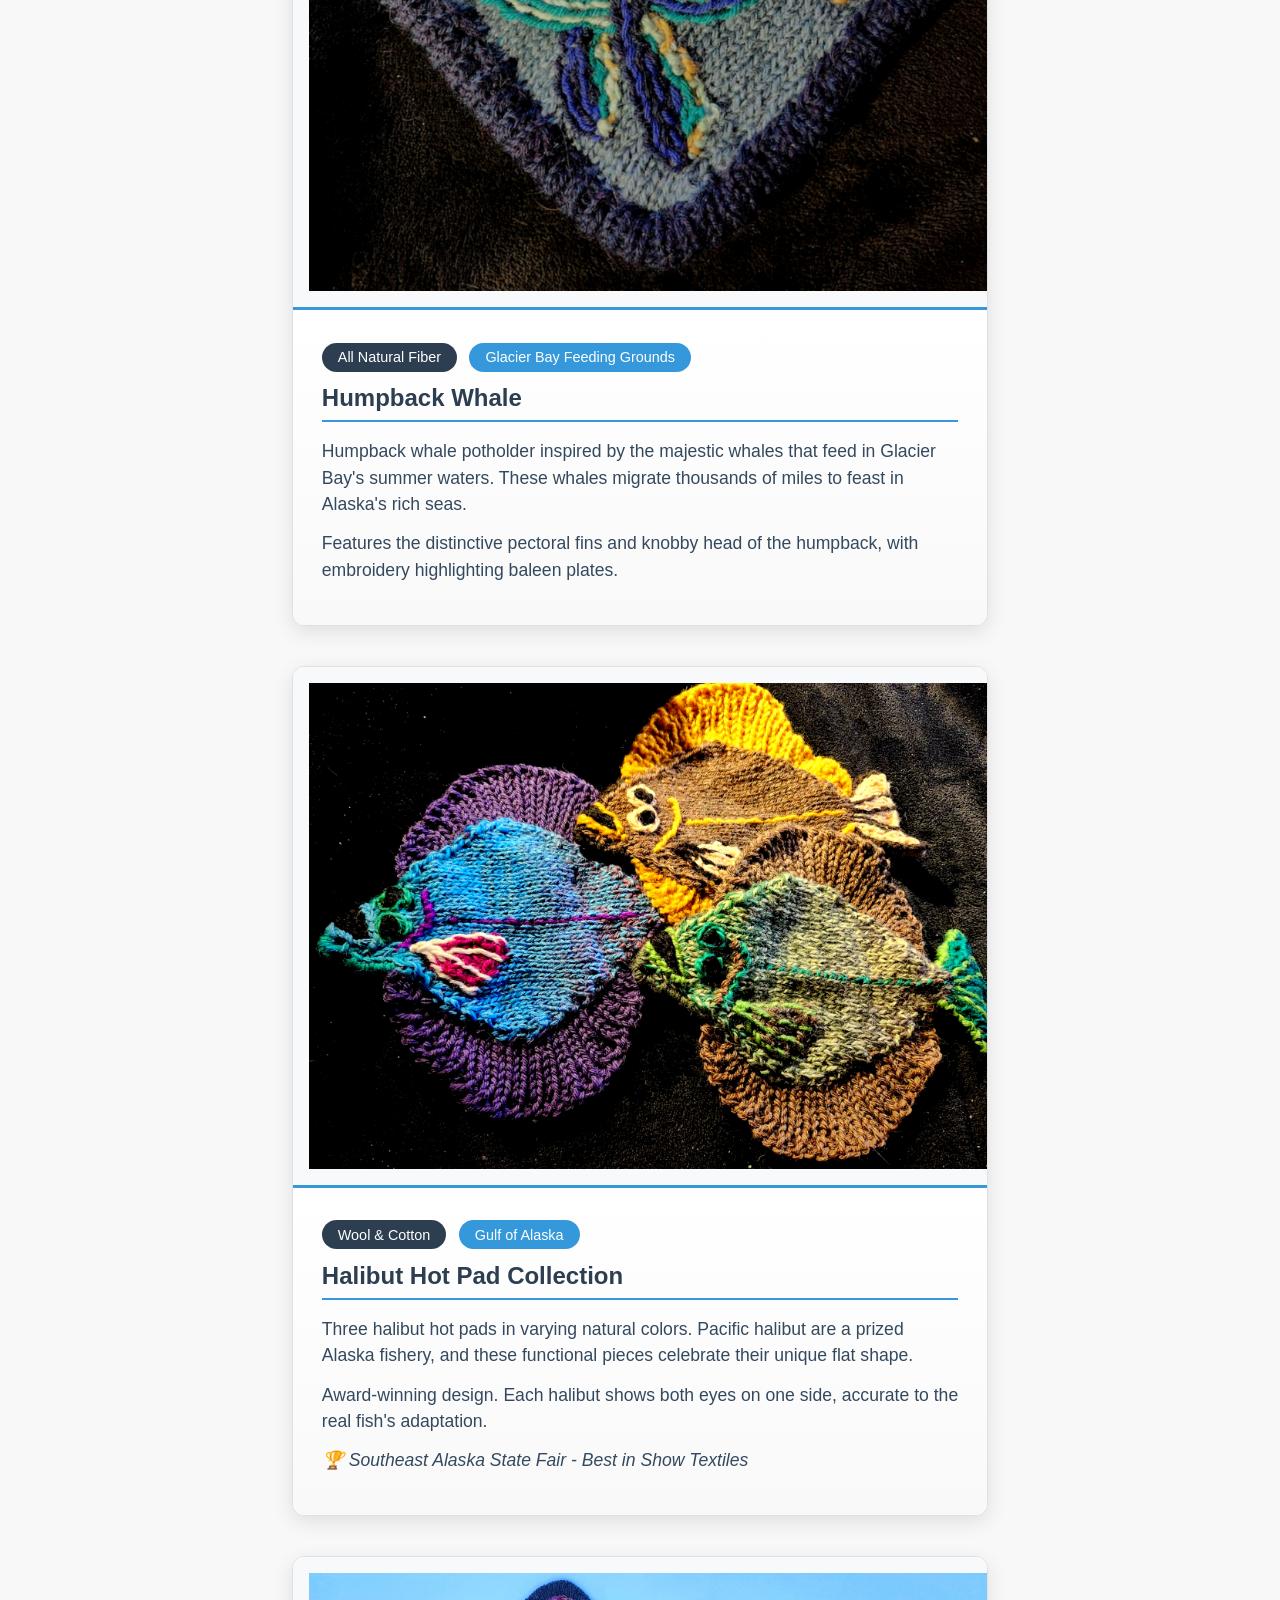
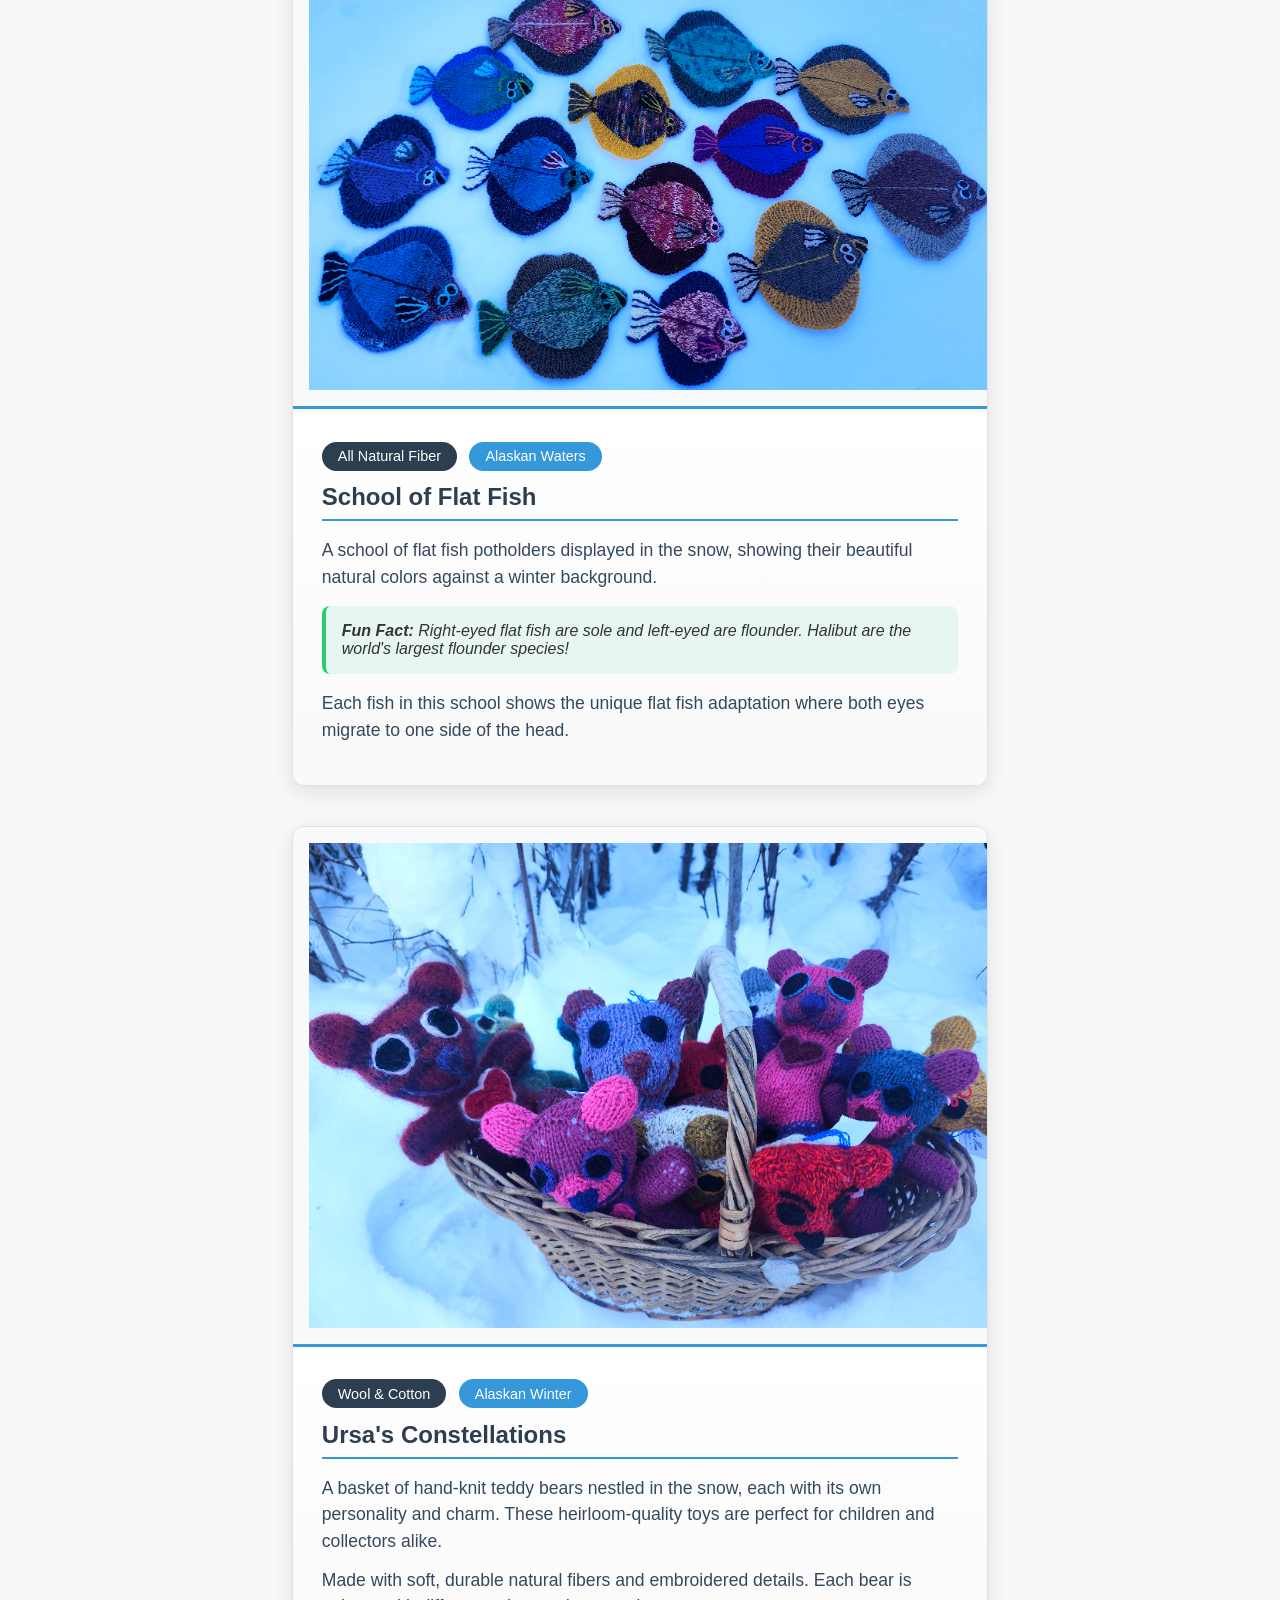
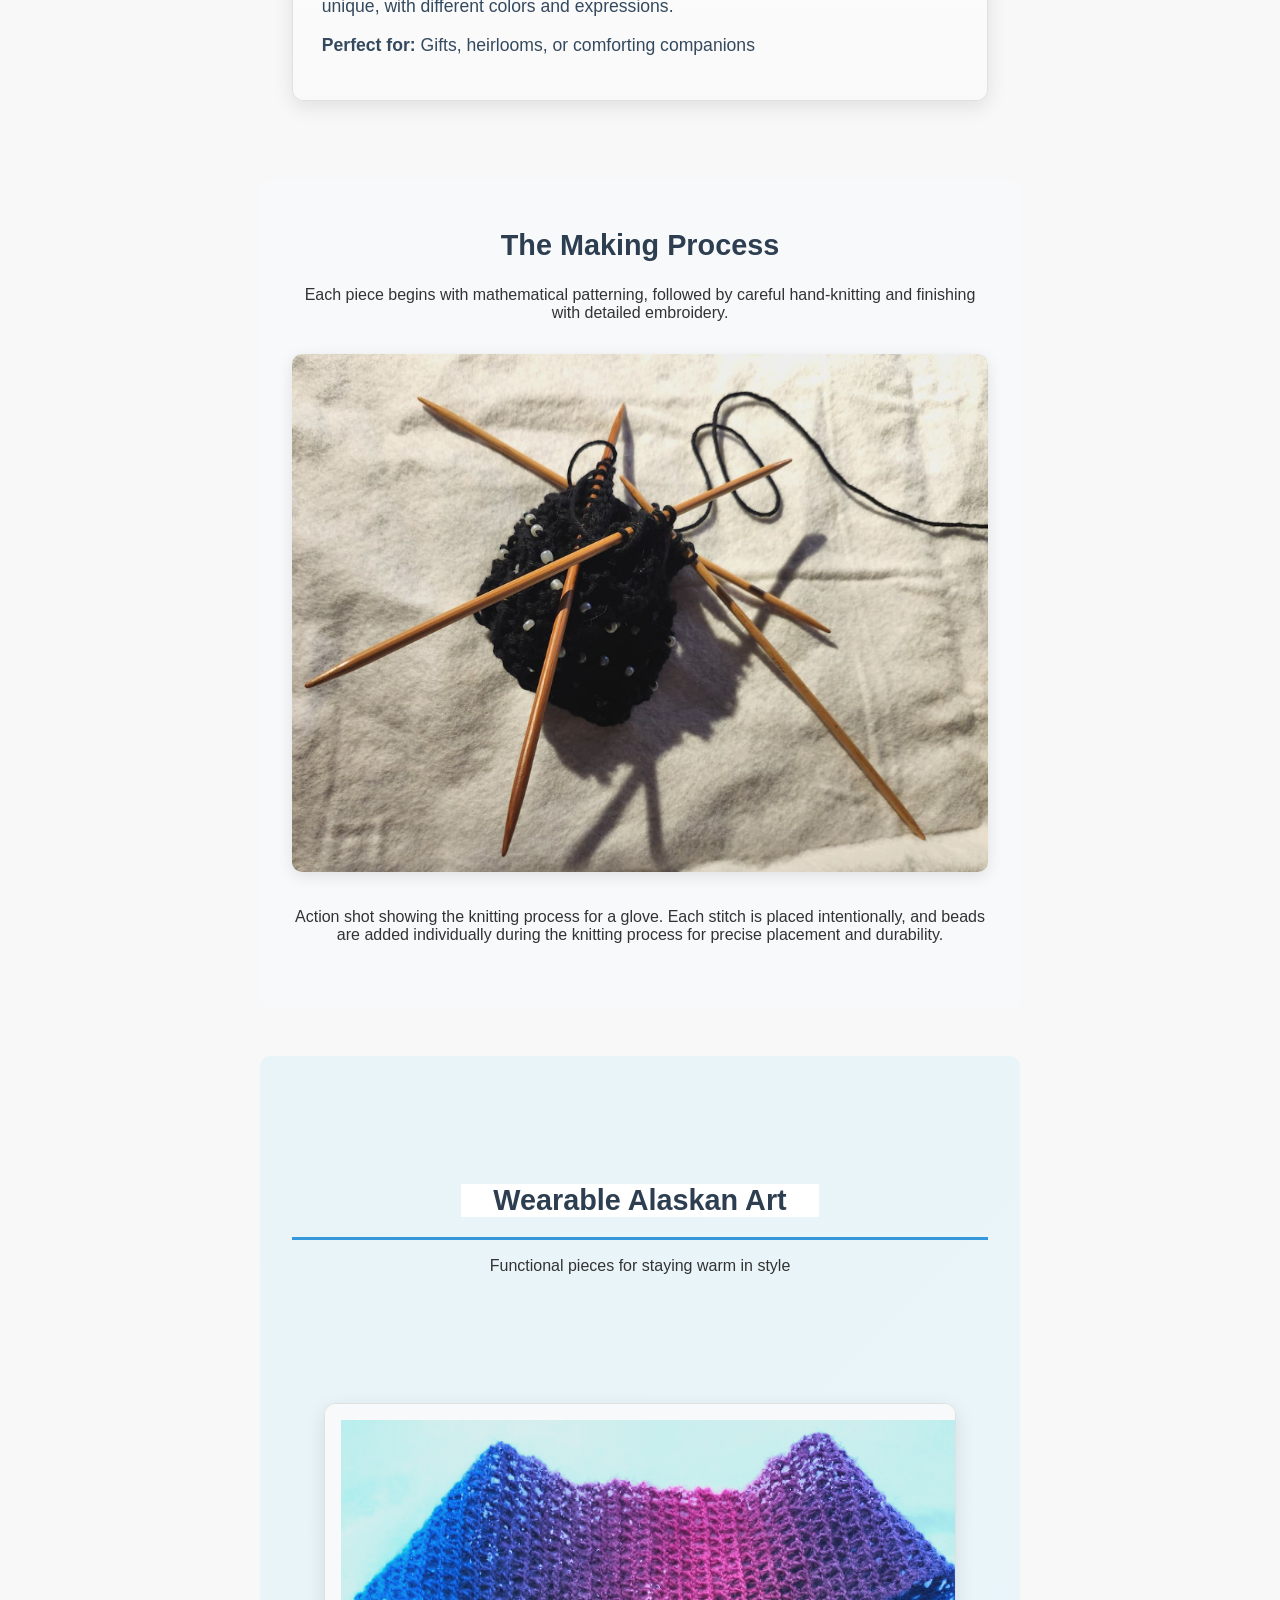
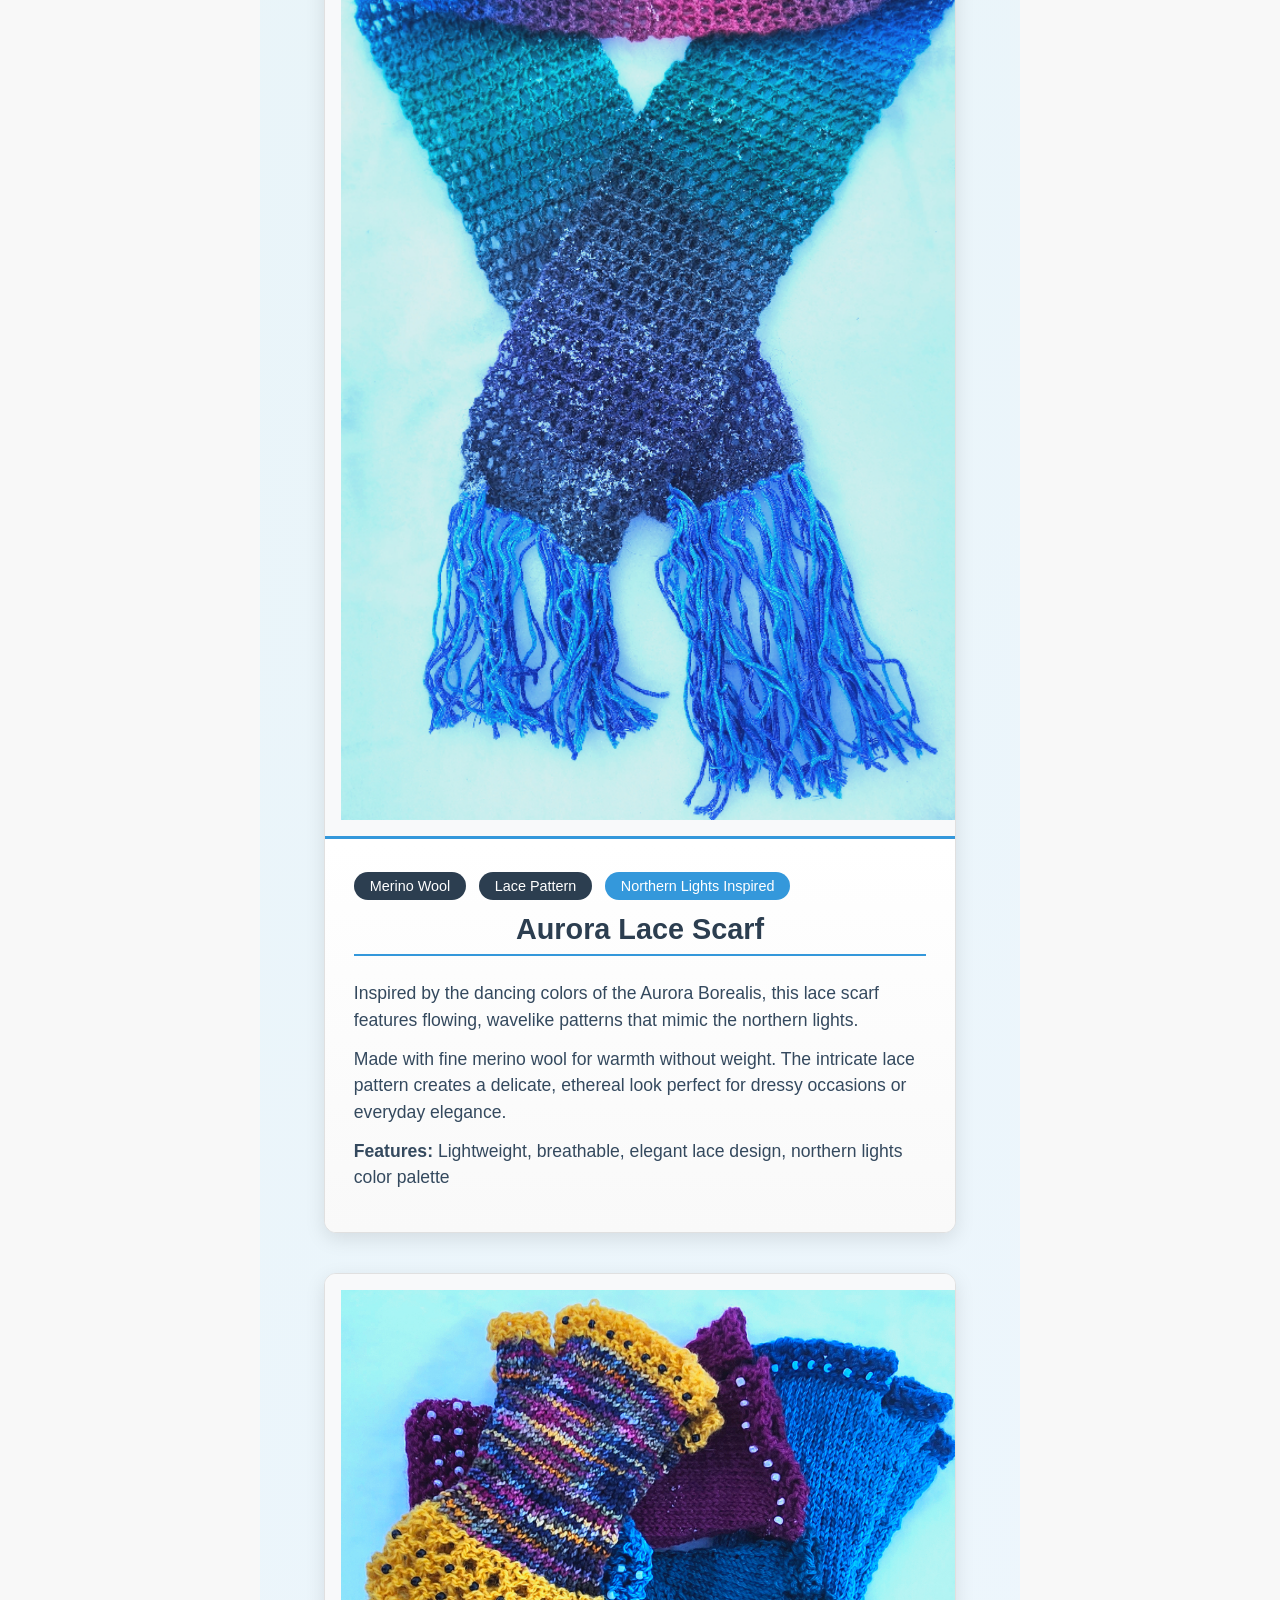
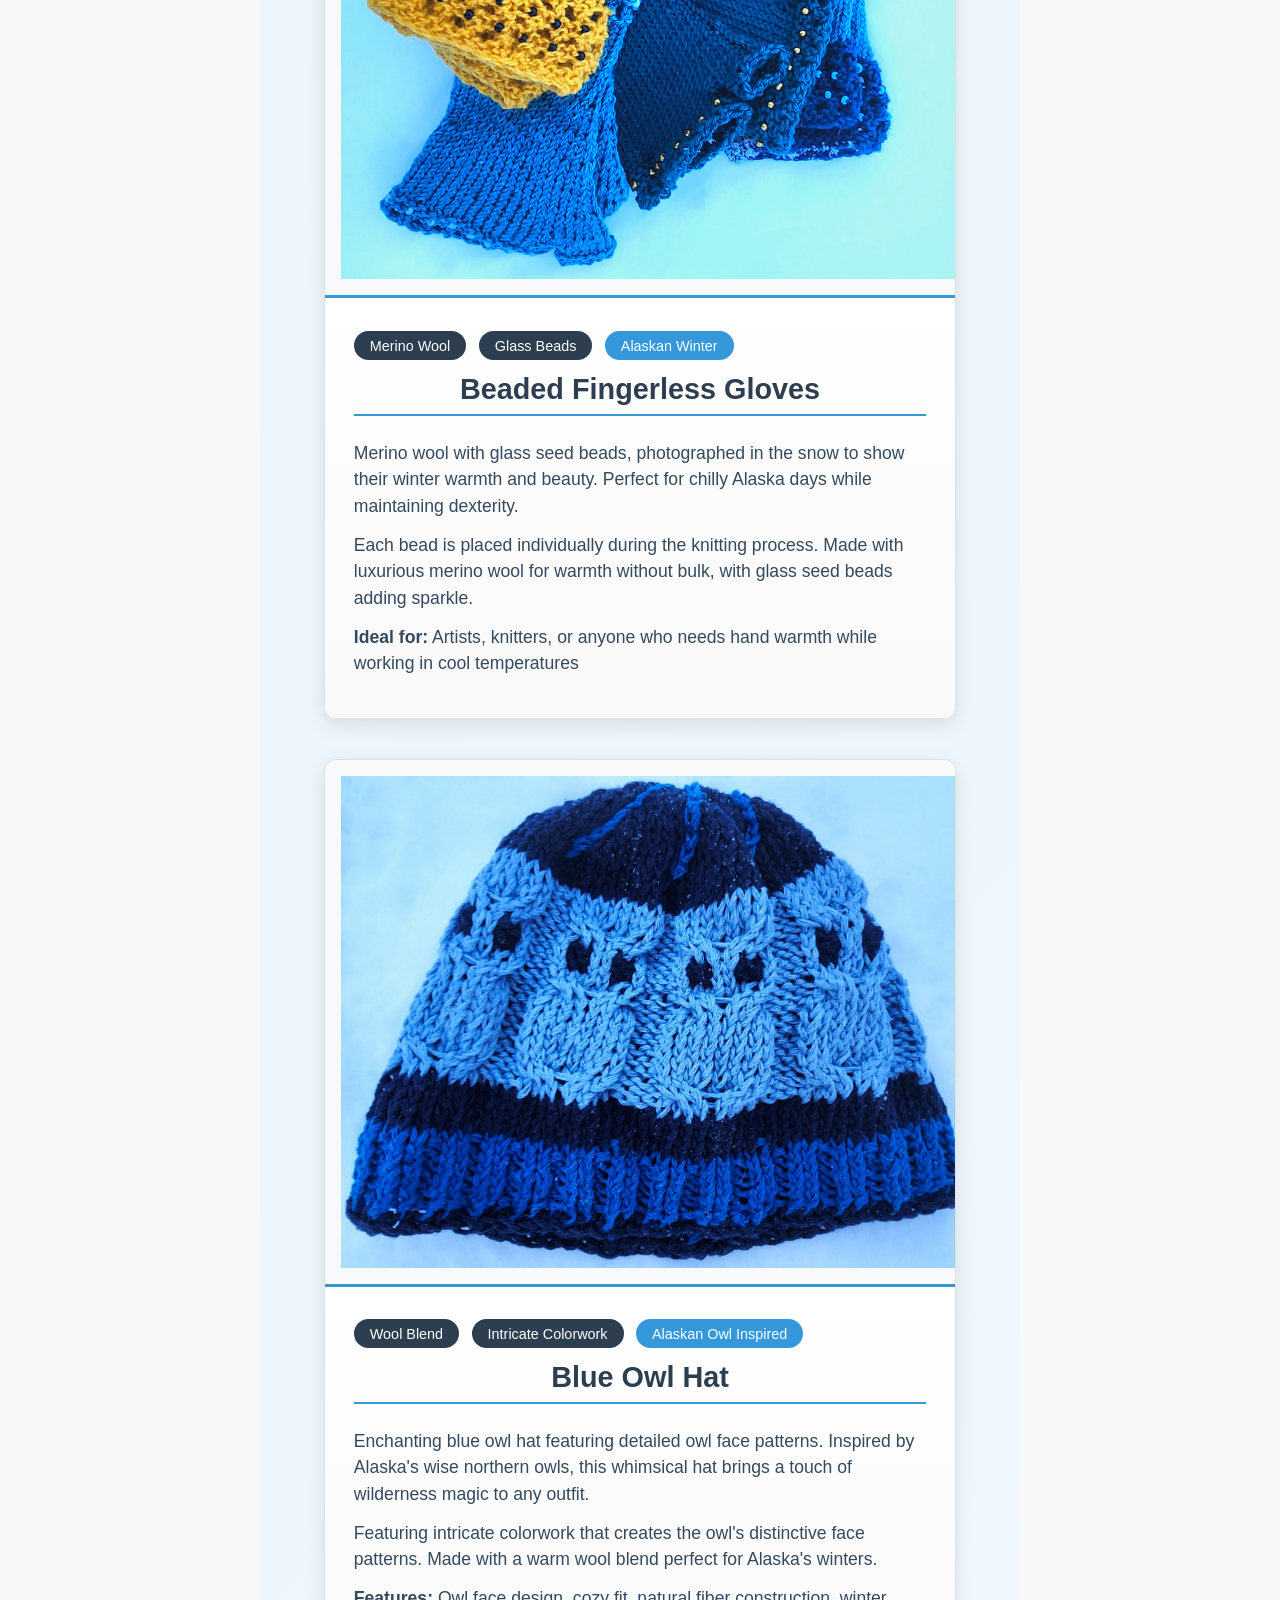
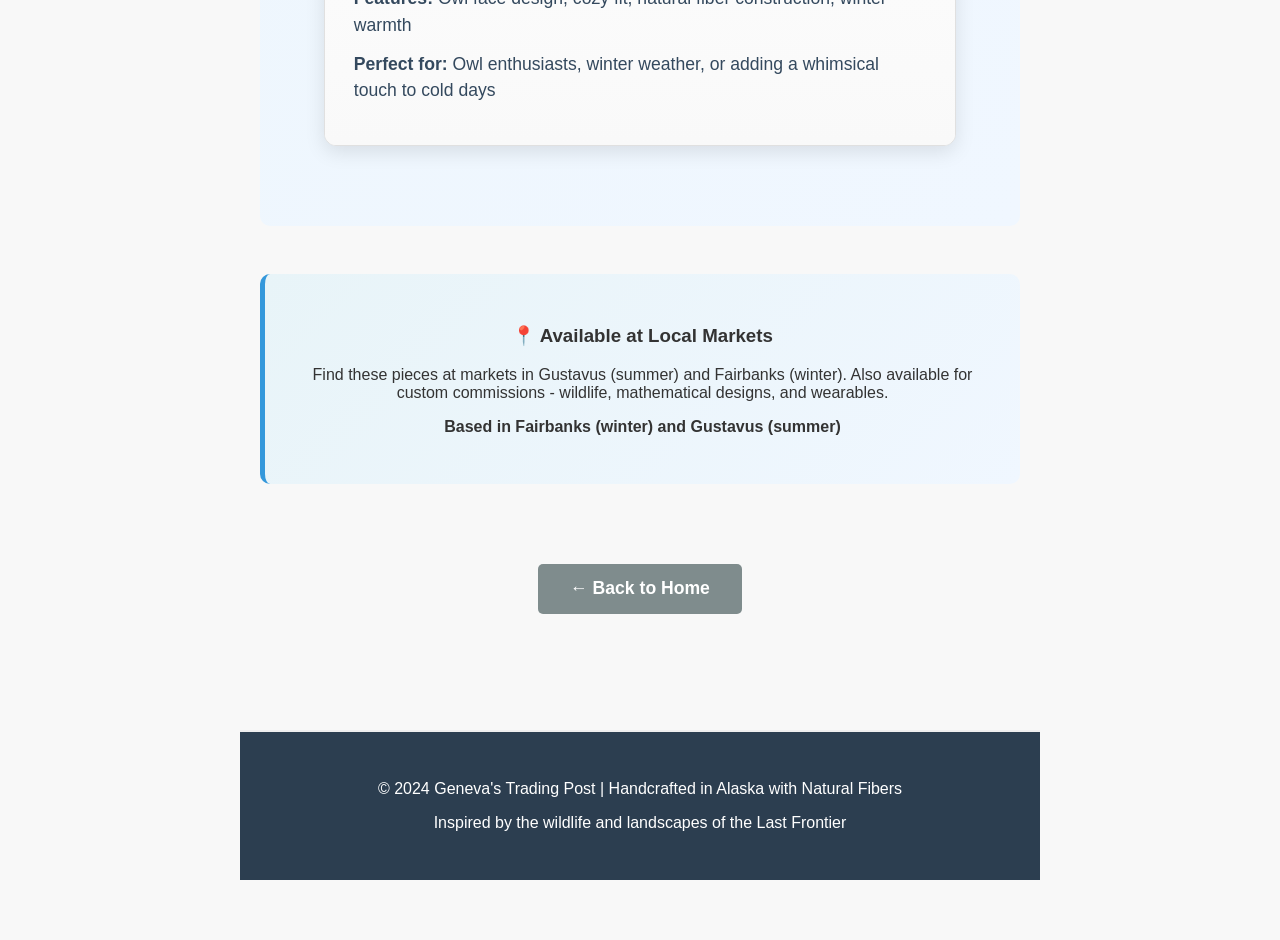
==== commit 06671c7a: "Update alaska-textiles.html" ====
--- a/alaska-textiles.html
+++ b/alaska-textiles.html
@@ -554,20 +554,6 @@
                         <p><strong>Perfect for:</strong> Owl enthusiasts, winter weather, or adding a whimsical touch to cold days</p>
                     </div>
                 </div>
-                
-                <!-- Owl Cable Hat -->
-                <div class="artwork-card">
-                    <img src="images/hat_texture_rsz.jpg" alt="Owl Pattern Hat with Cable Knitting" class="artwork-image">
-                    <div class="artwork-info">
-                        <span class="material-badge">Wool-Silk Blend</span>
-                        <span class="material-badge">Cable Pattern</span>
-                        <span class="location-badge">Northern Forests</span>
-                        <h3>Owl Cable Hat</h3>
-                        <p>Wool-silk blend with intricate cable pattern creating owl-like textures. This hat combines traditional cable techniques with modern design for a unique winter accessory.</p>
-                        <p>The cable pattern mimics the patterns of owl feathers, creating texture and visual interest while providing excellent warmth.</p>
-                        <p><strong>Features:</strong> Luxurious wool-silk blend, intricate cables, comfortable fit, natural insulation</p>
-                    </div>
-                </div>
             </div>
         </section>
         
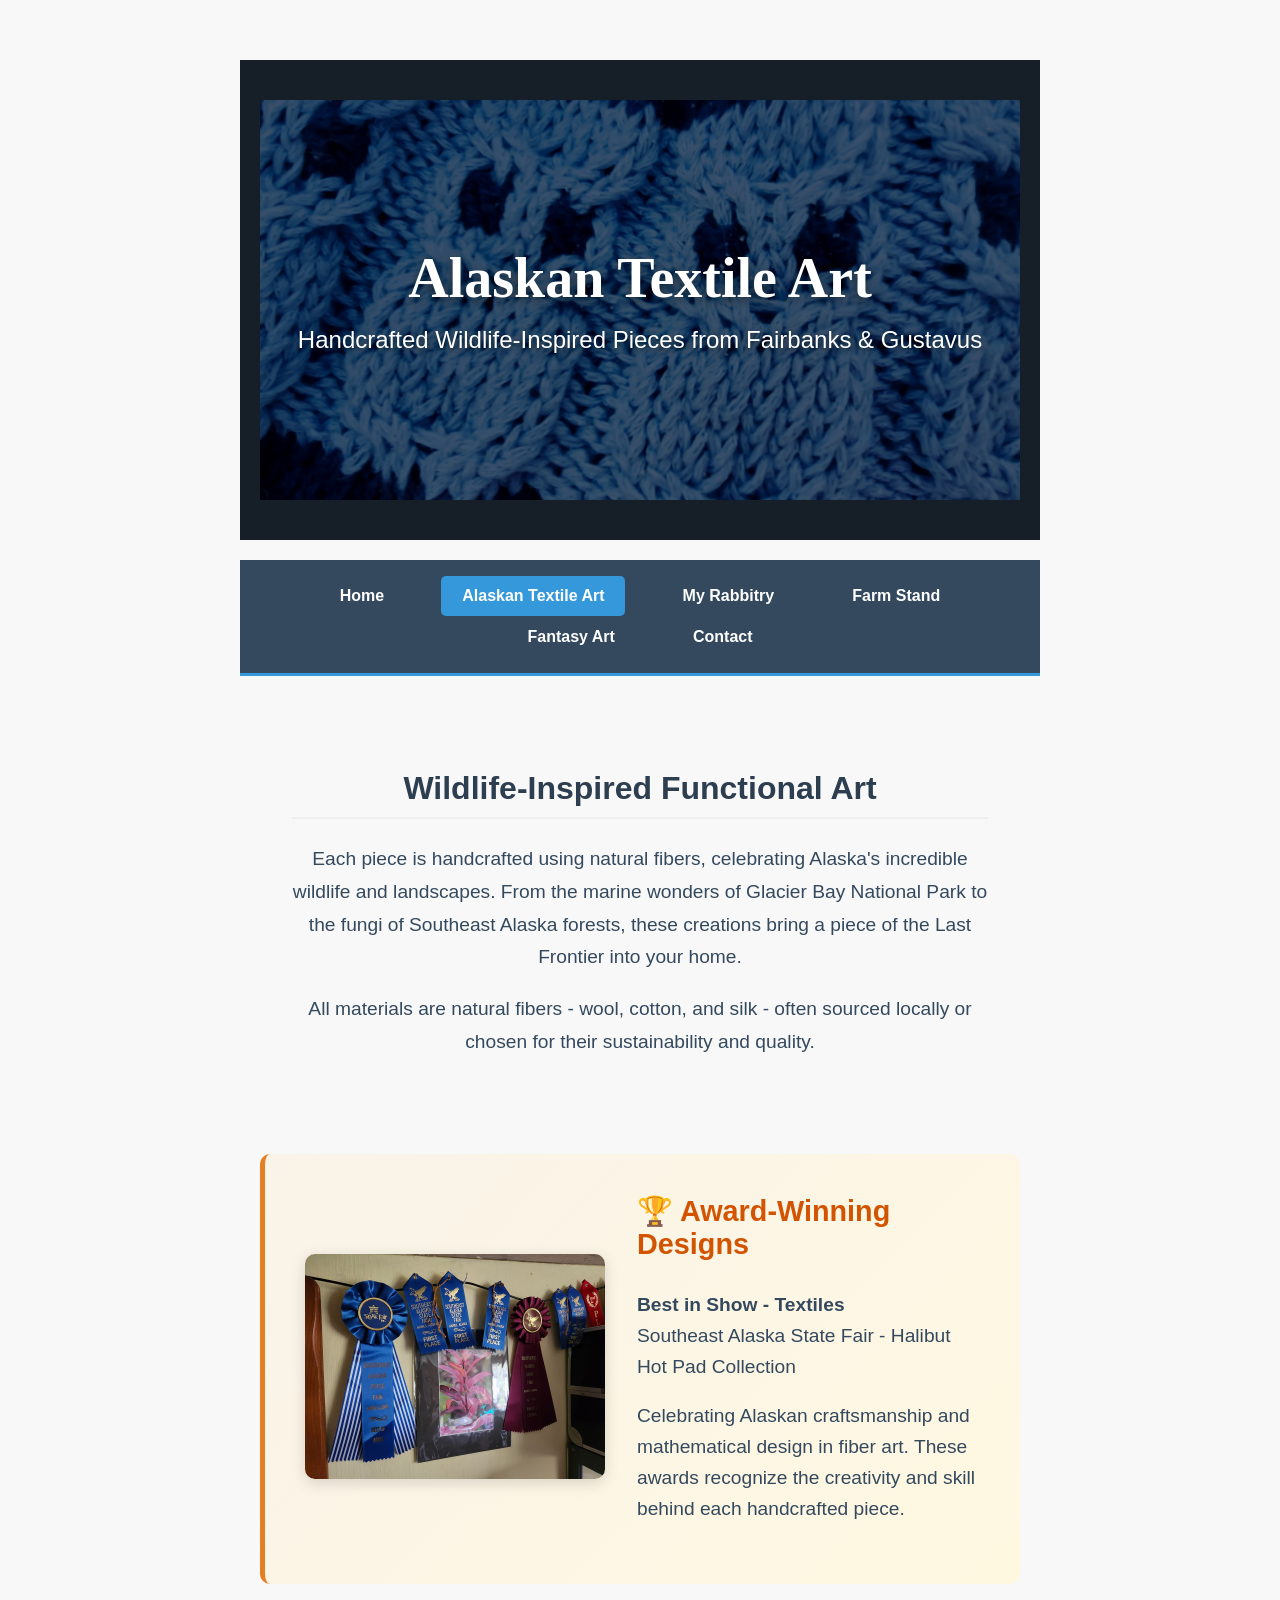
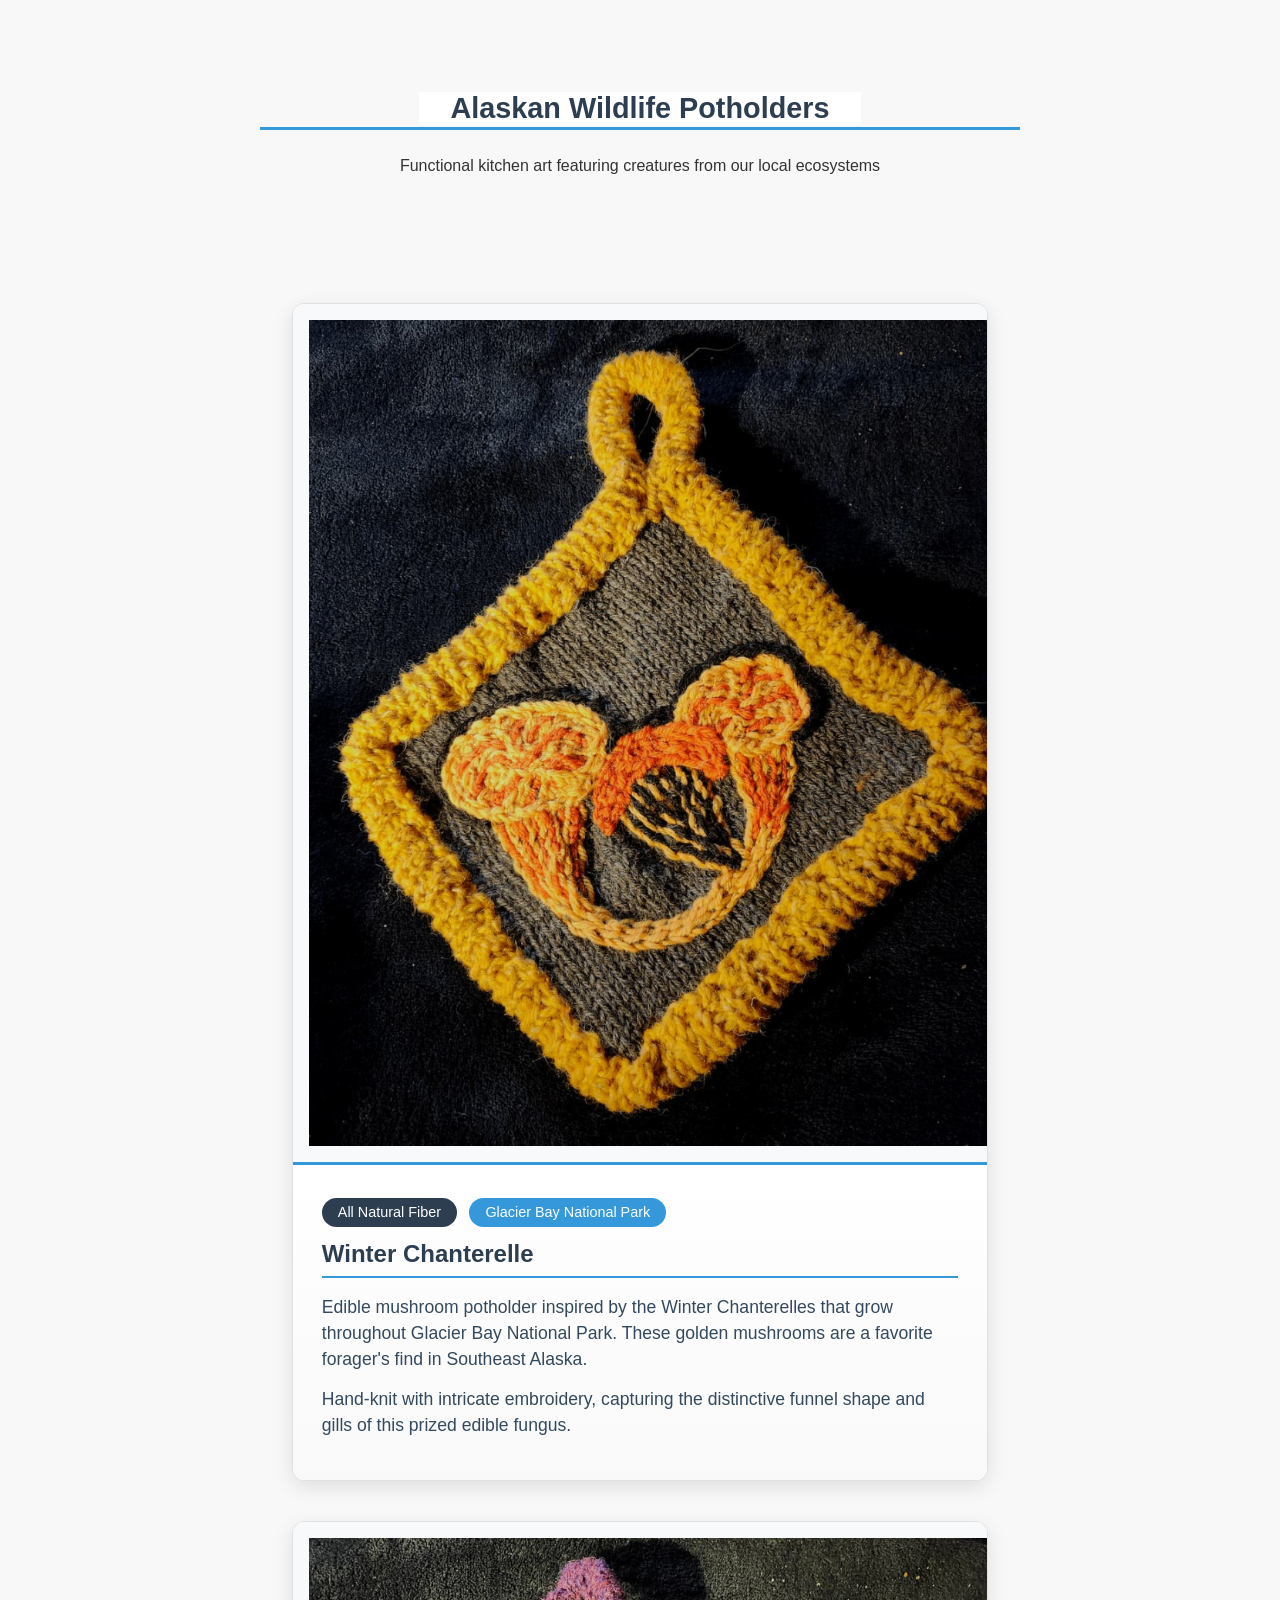
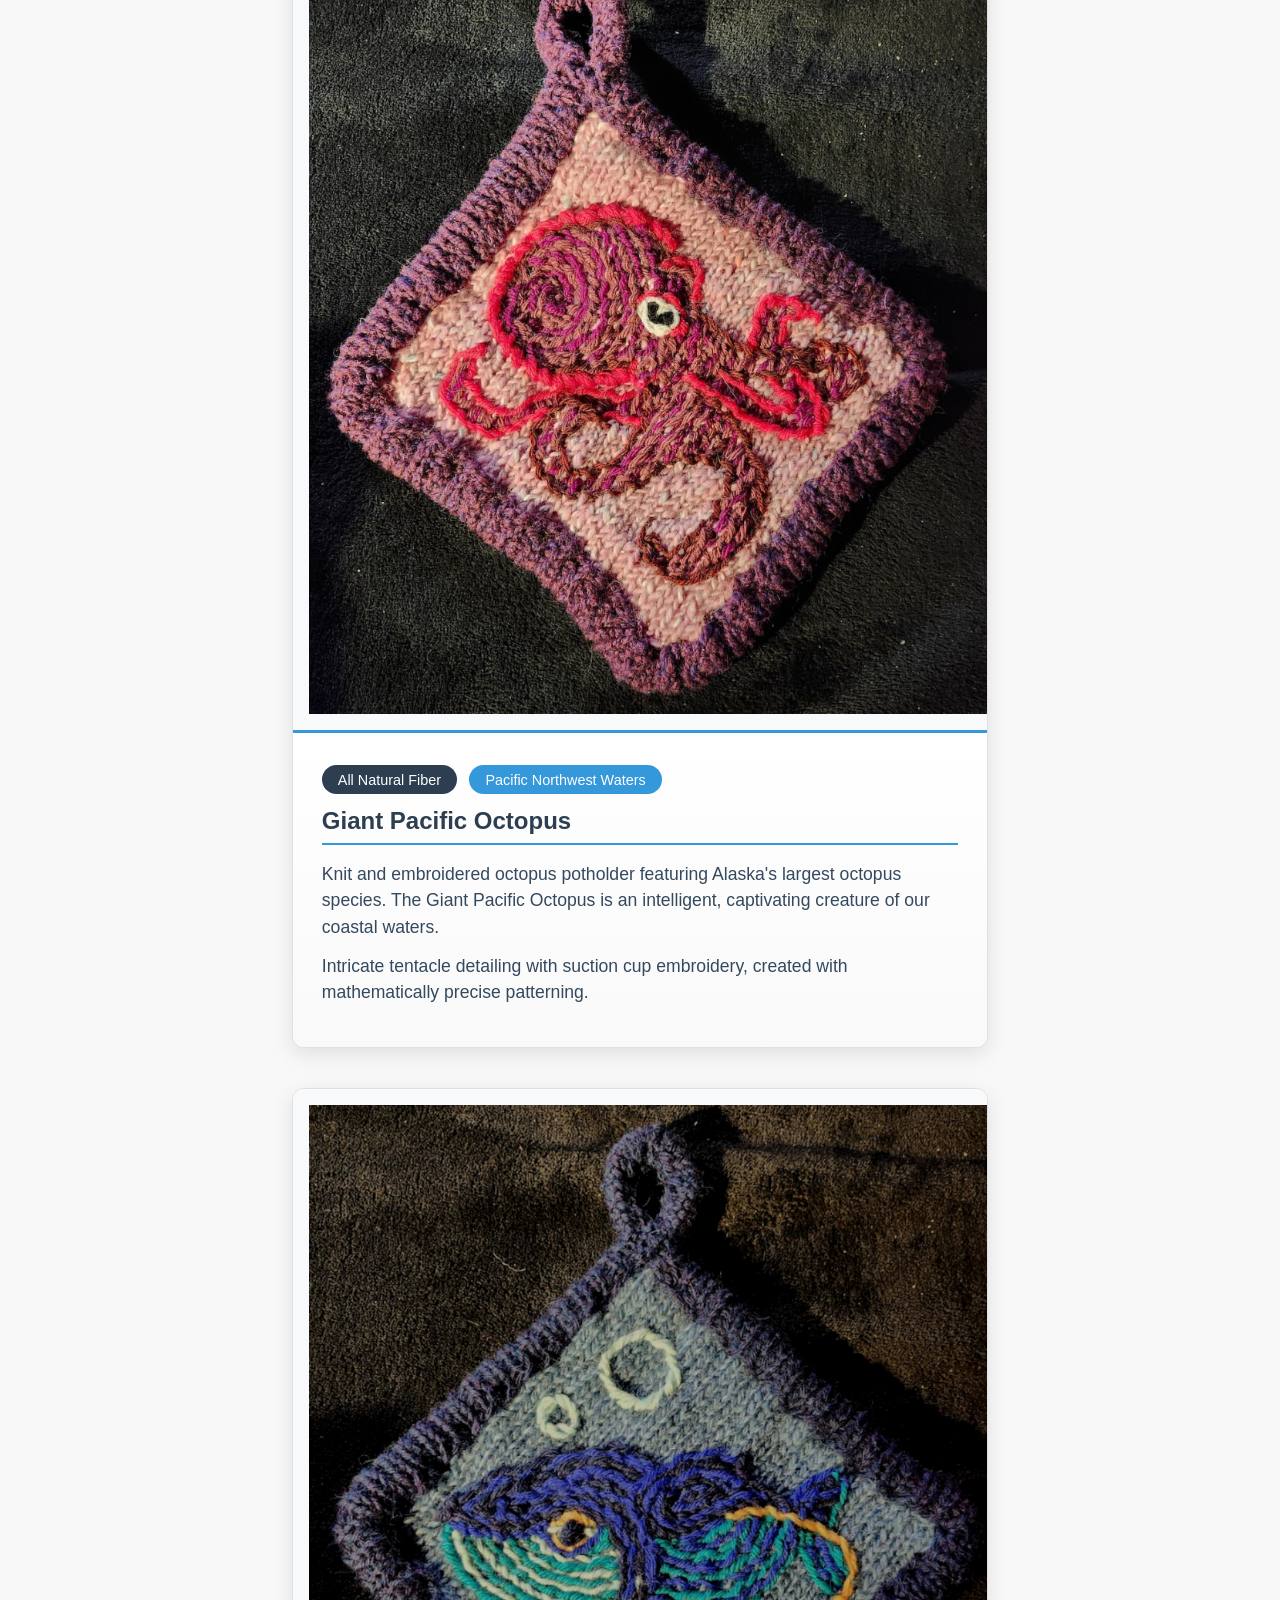
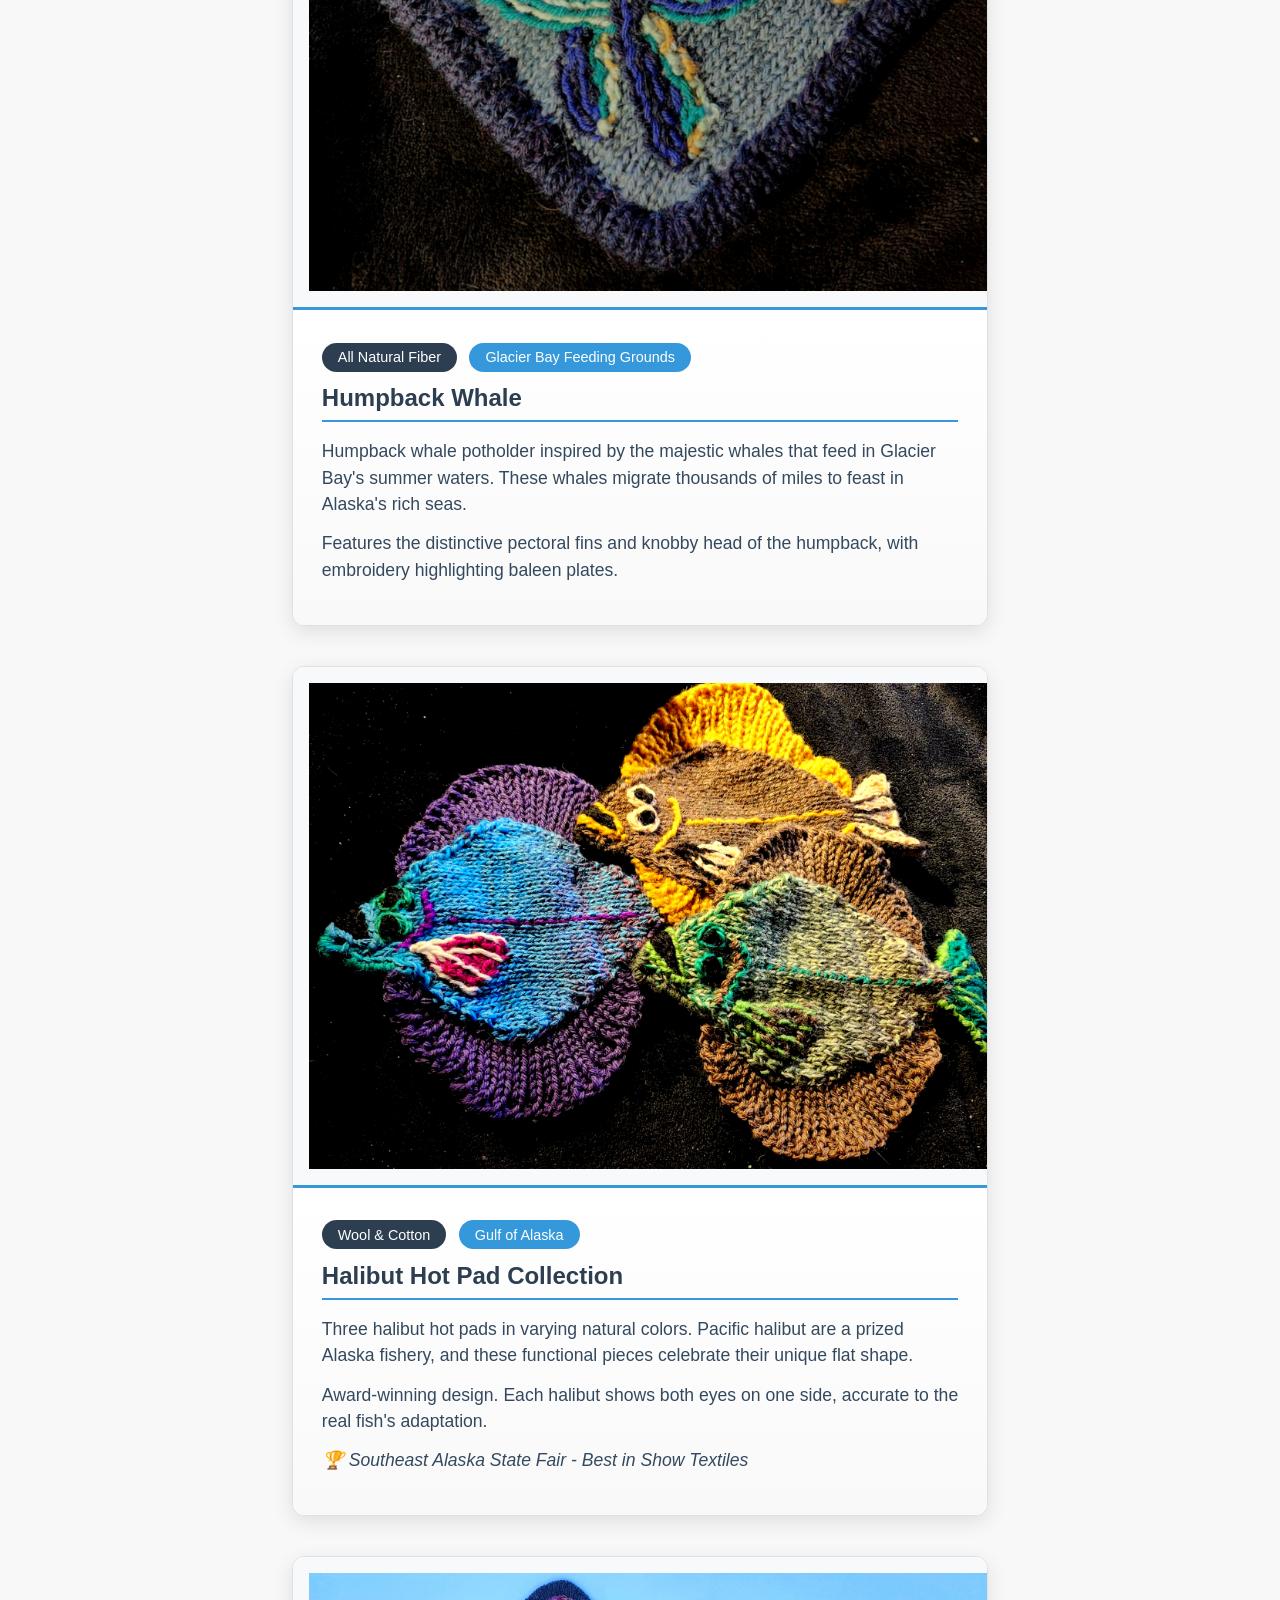
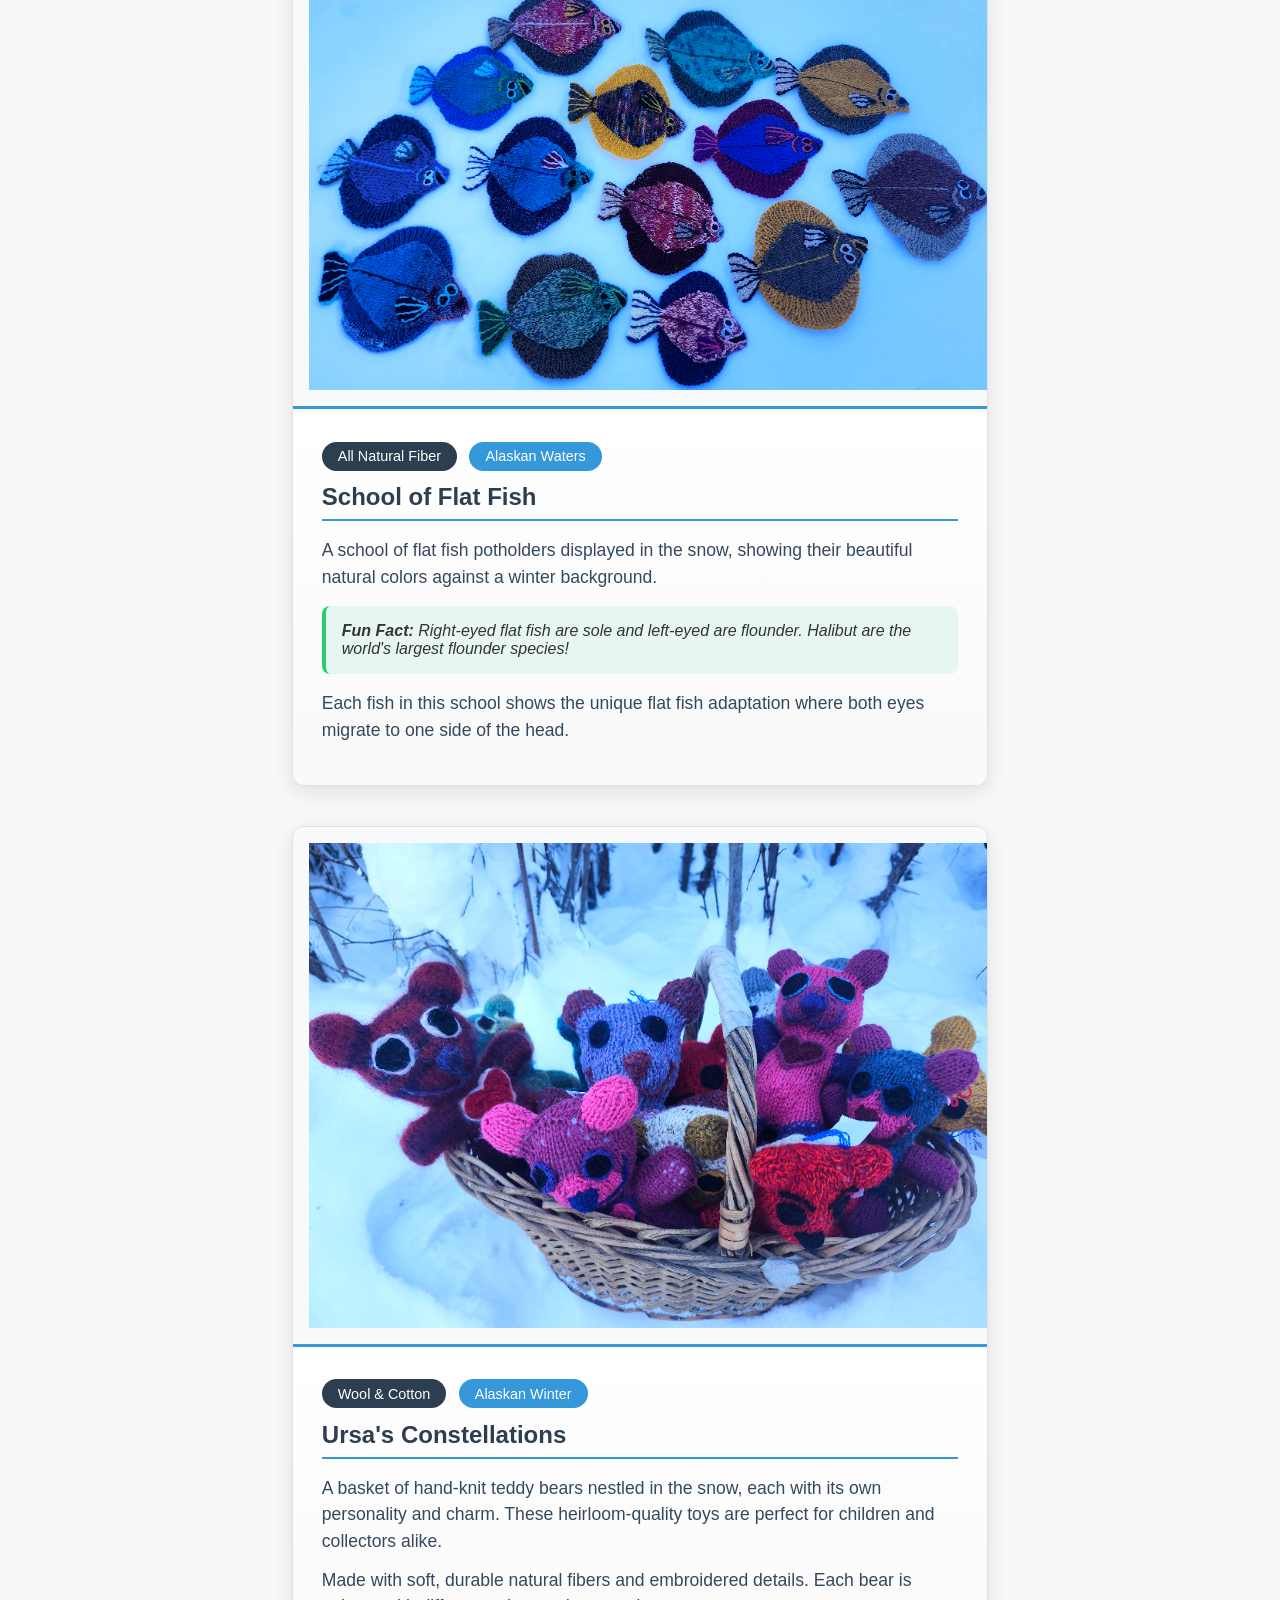
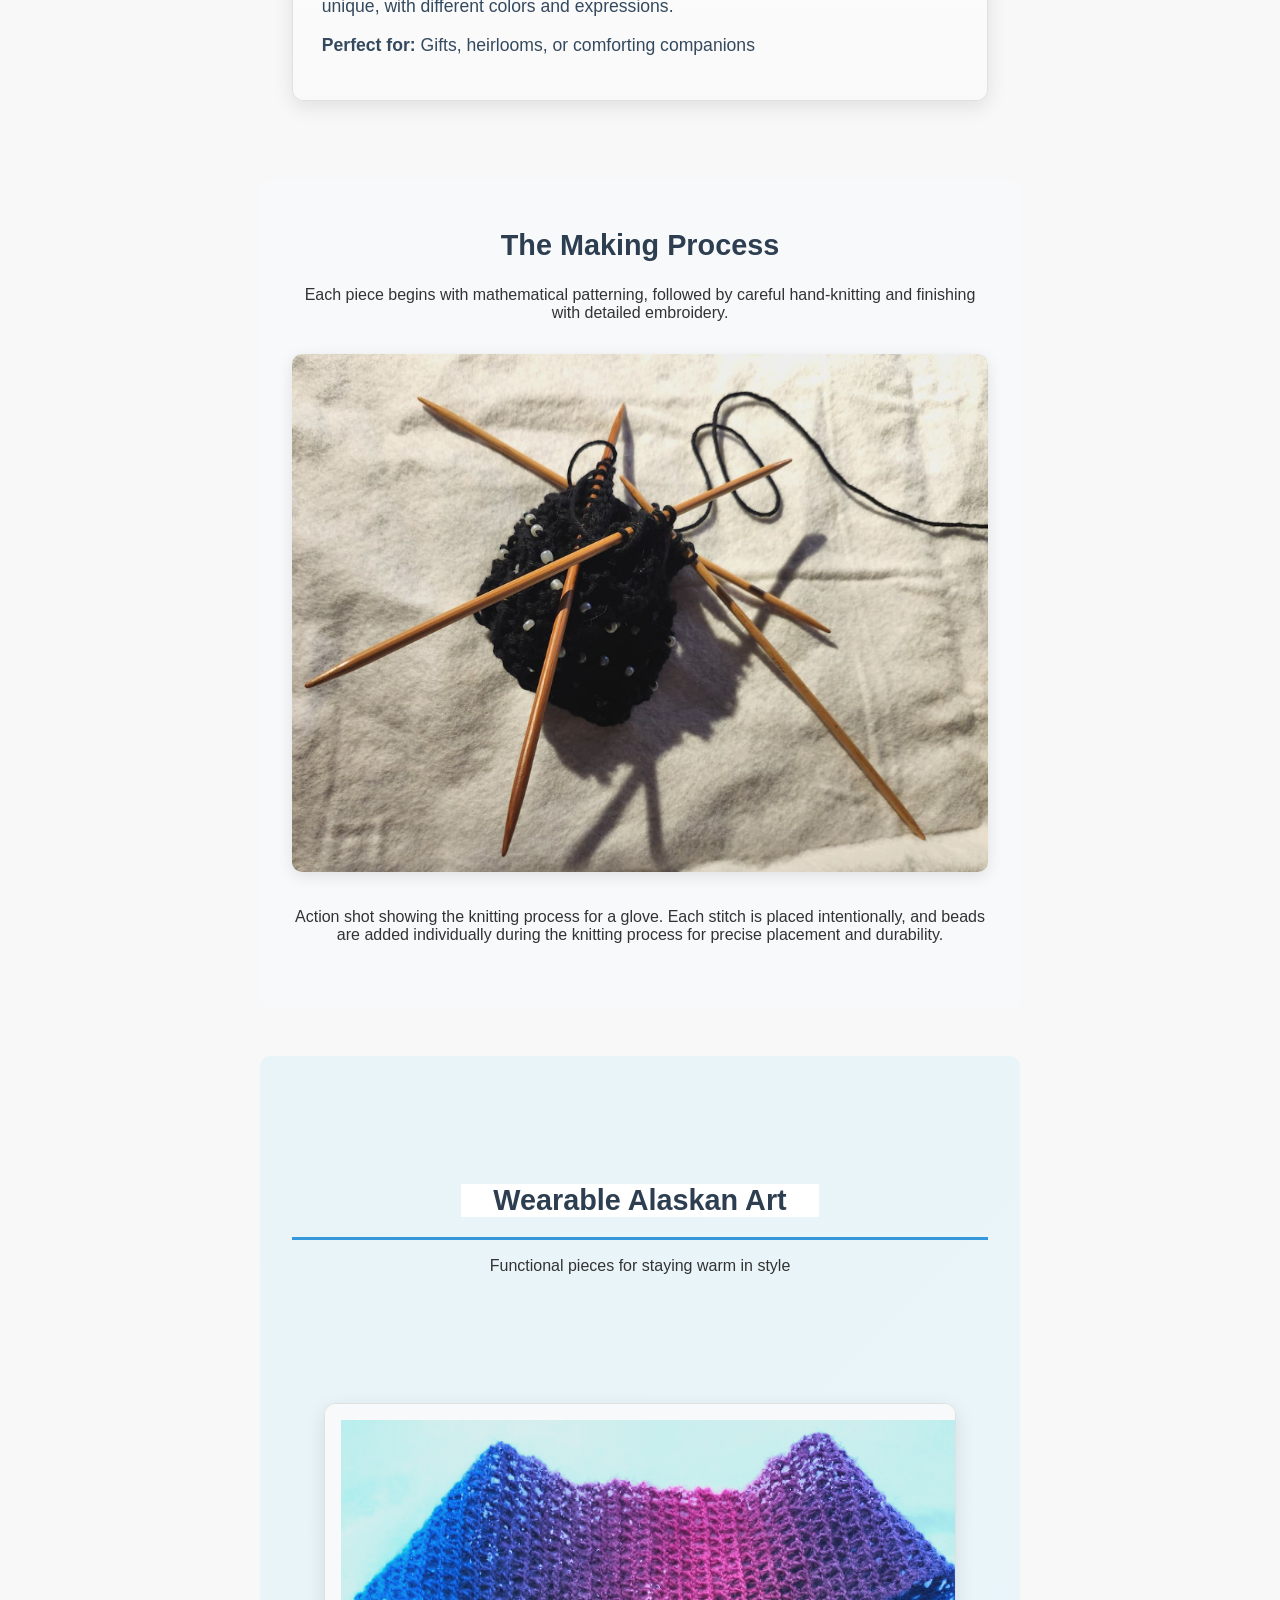
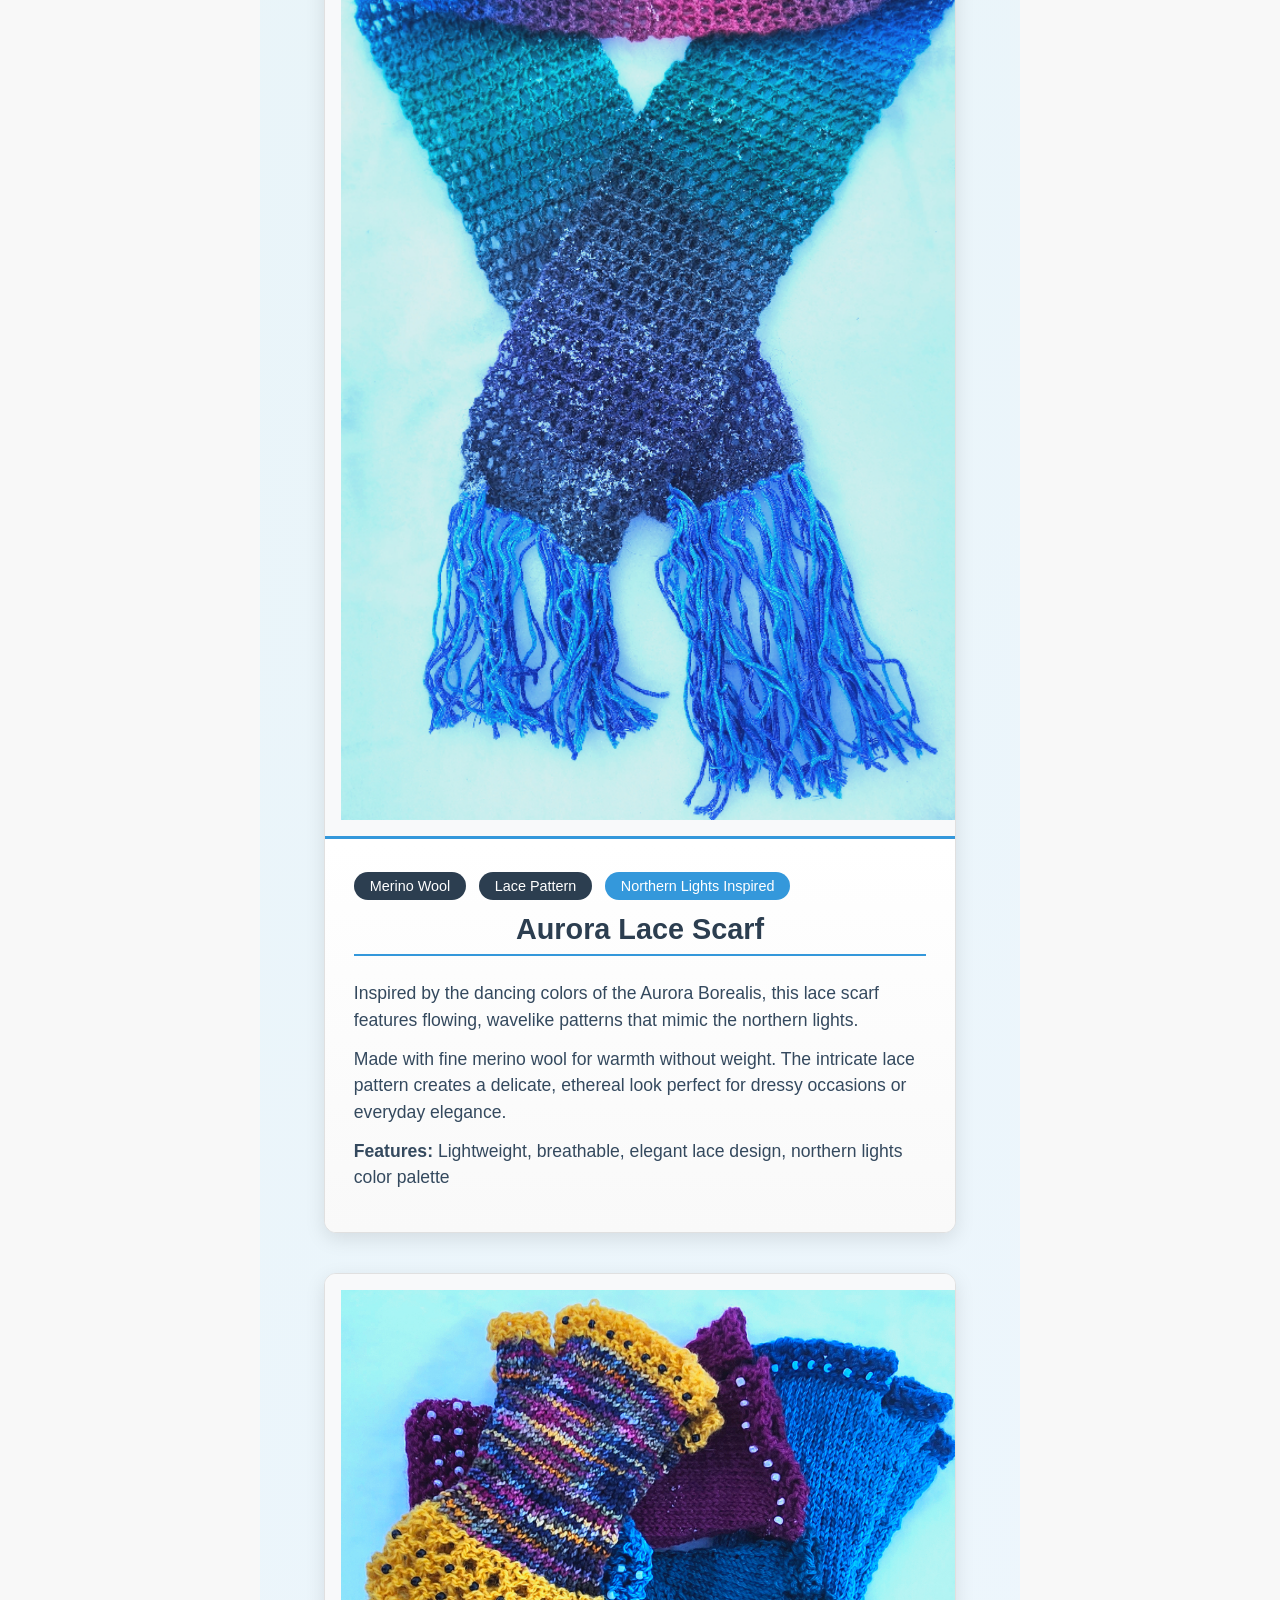
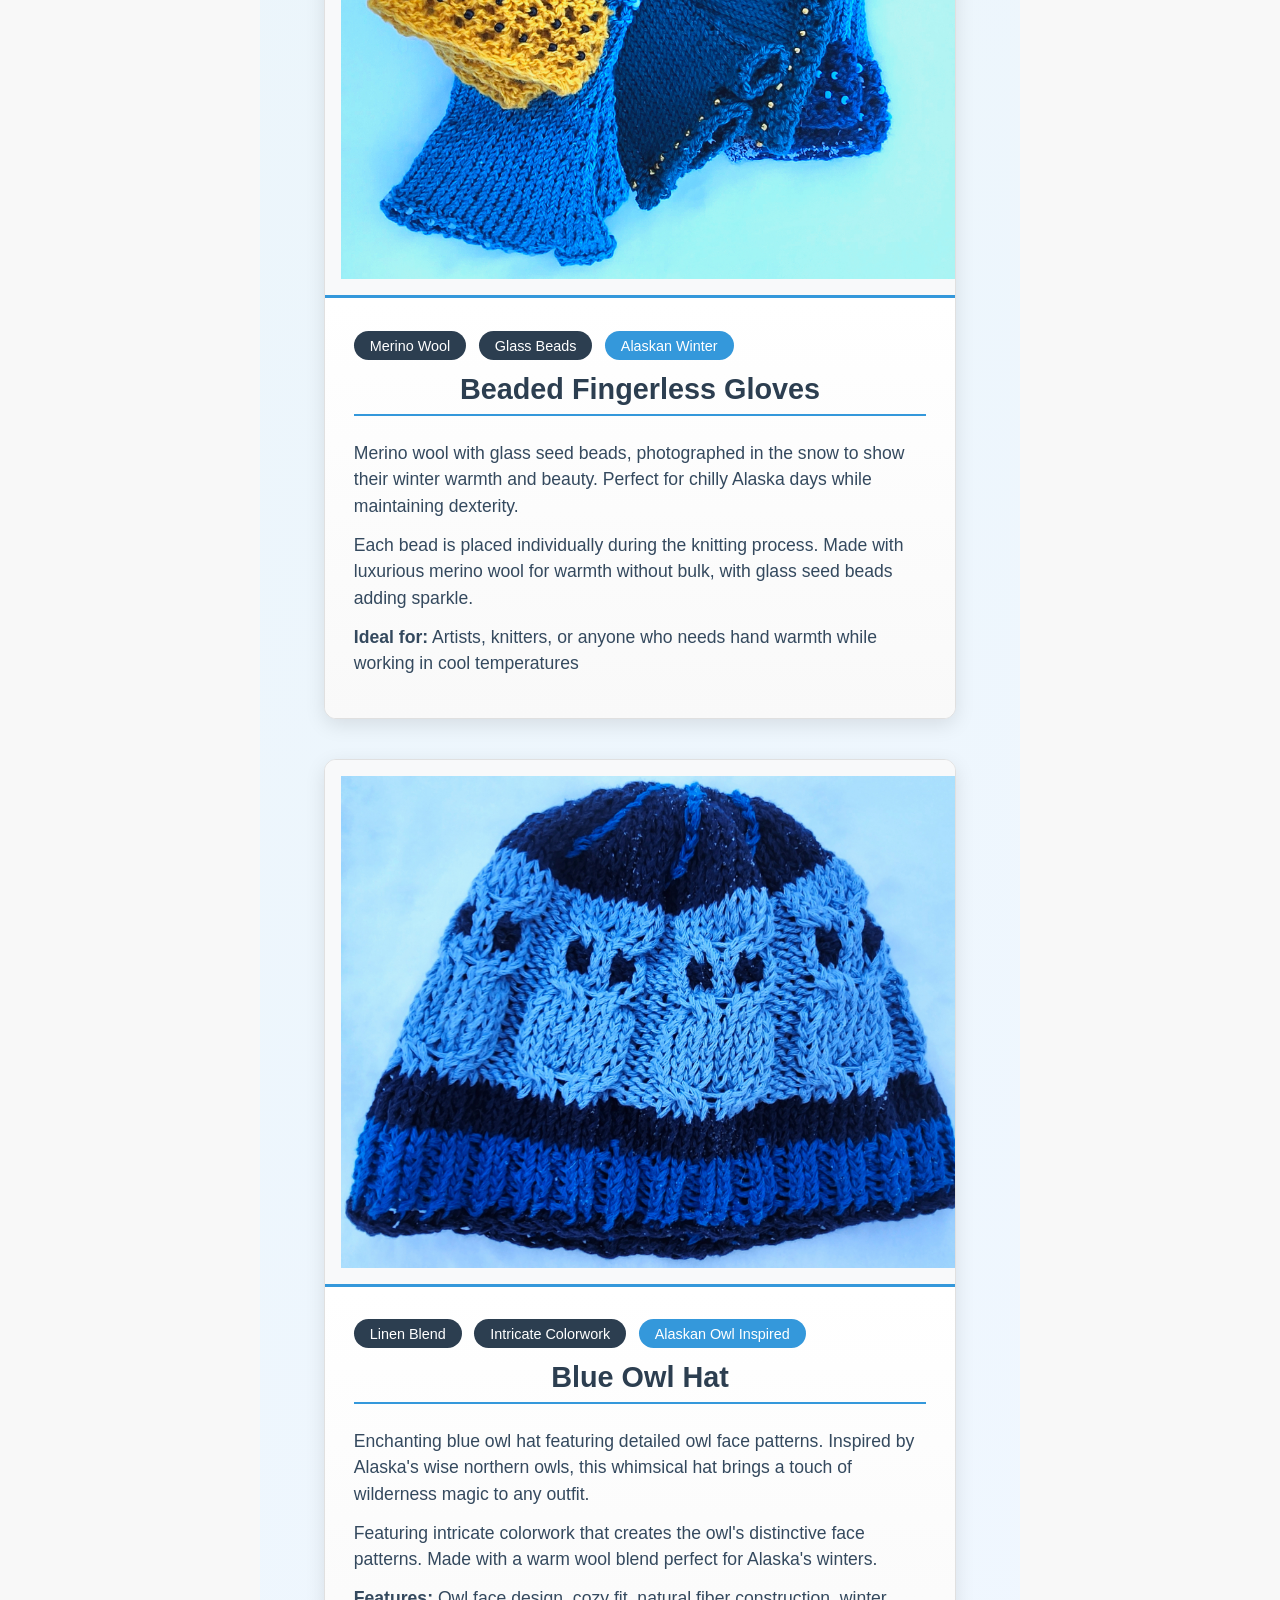
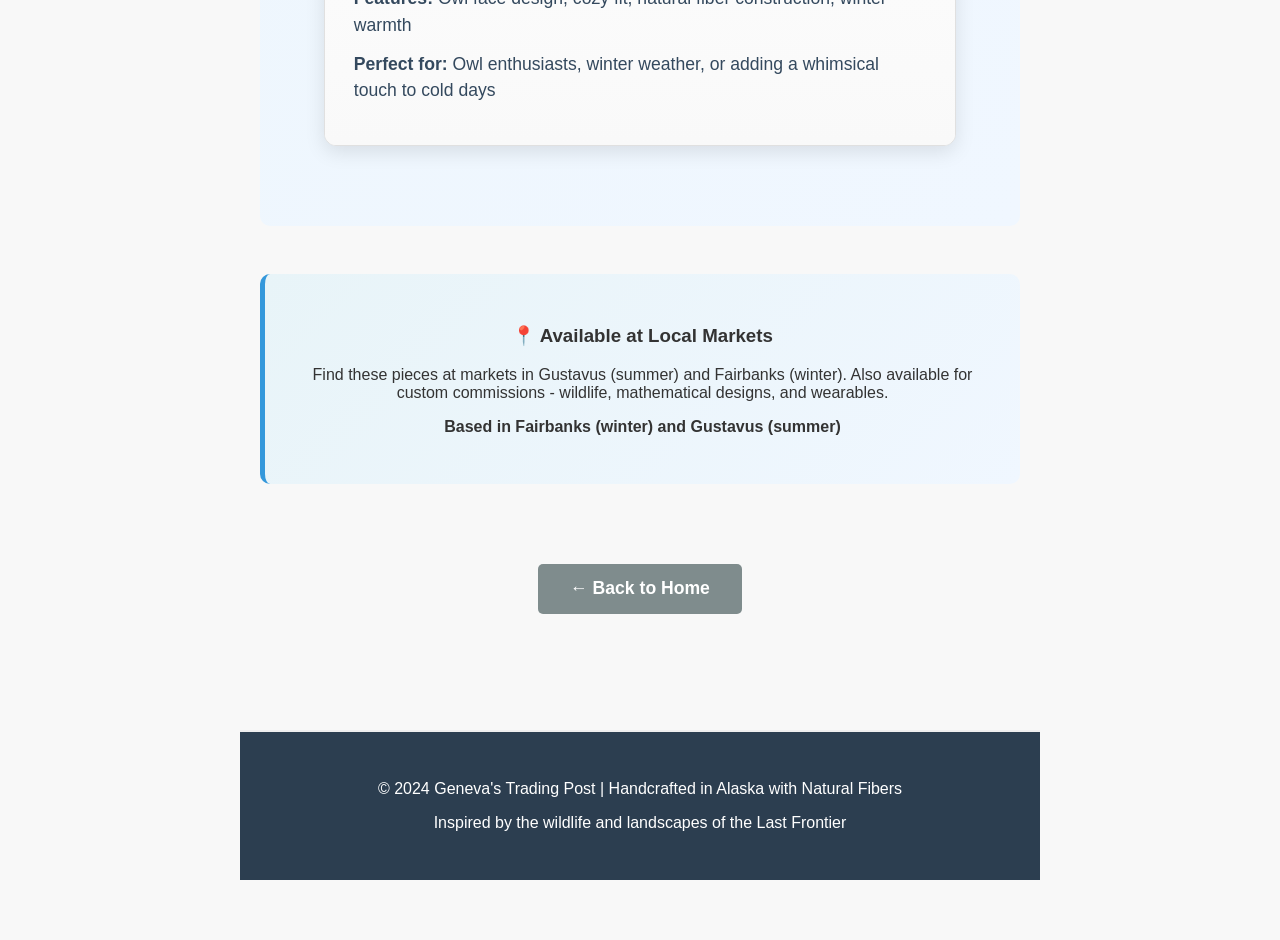
==== commit 2d887bf4: "Update alaska-textiles.html" ====
--- a/alaska-textiles.html
+++ b/alaska-textiles.html
@@ -544,7 +544,7 @@
                 <div class="artwork-card">
                     <img src="images/BlueOwlHat.jpg" alt="Blue Owl Hat" class="artwork-image">
                     <div class="artwork-info">
-                        <span class="material-badge">Wool Blend</span>
+                        <span class="material-badge">Linen Blend</span>
                         <span class="material-badge">Intricate Colorwork</span>
                         <span class="location-badge">Alaskan Owl Inspired</span>
                         <h3>Blue Owl Hat</h3>
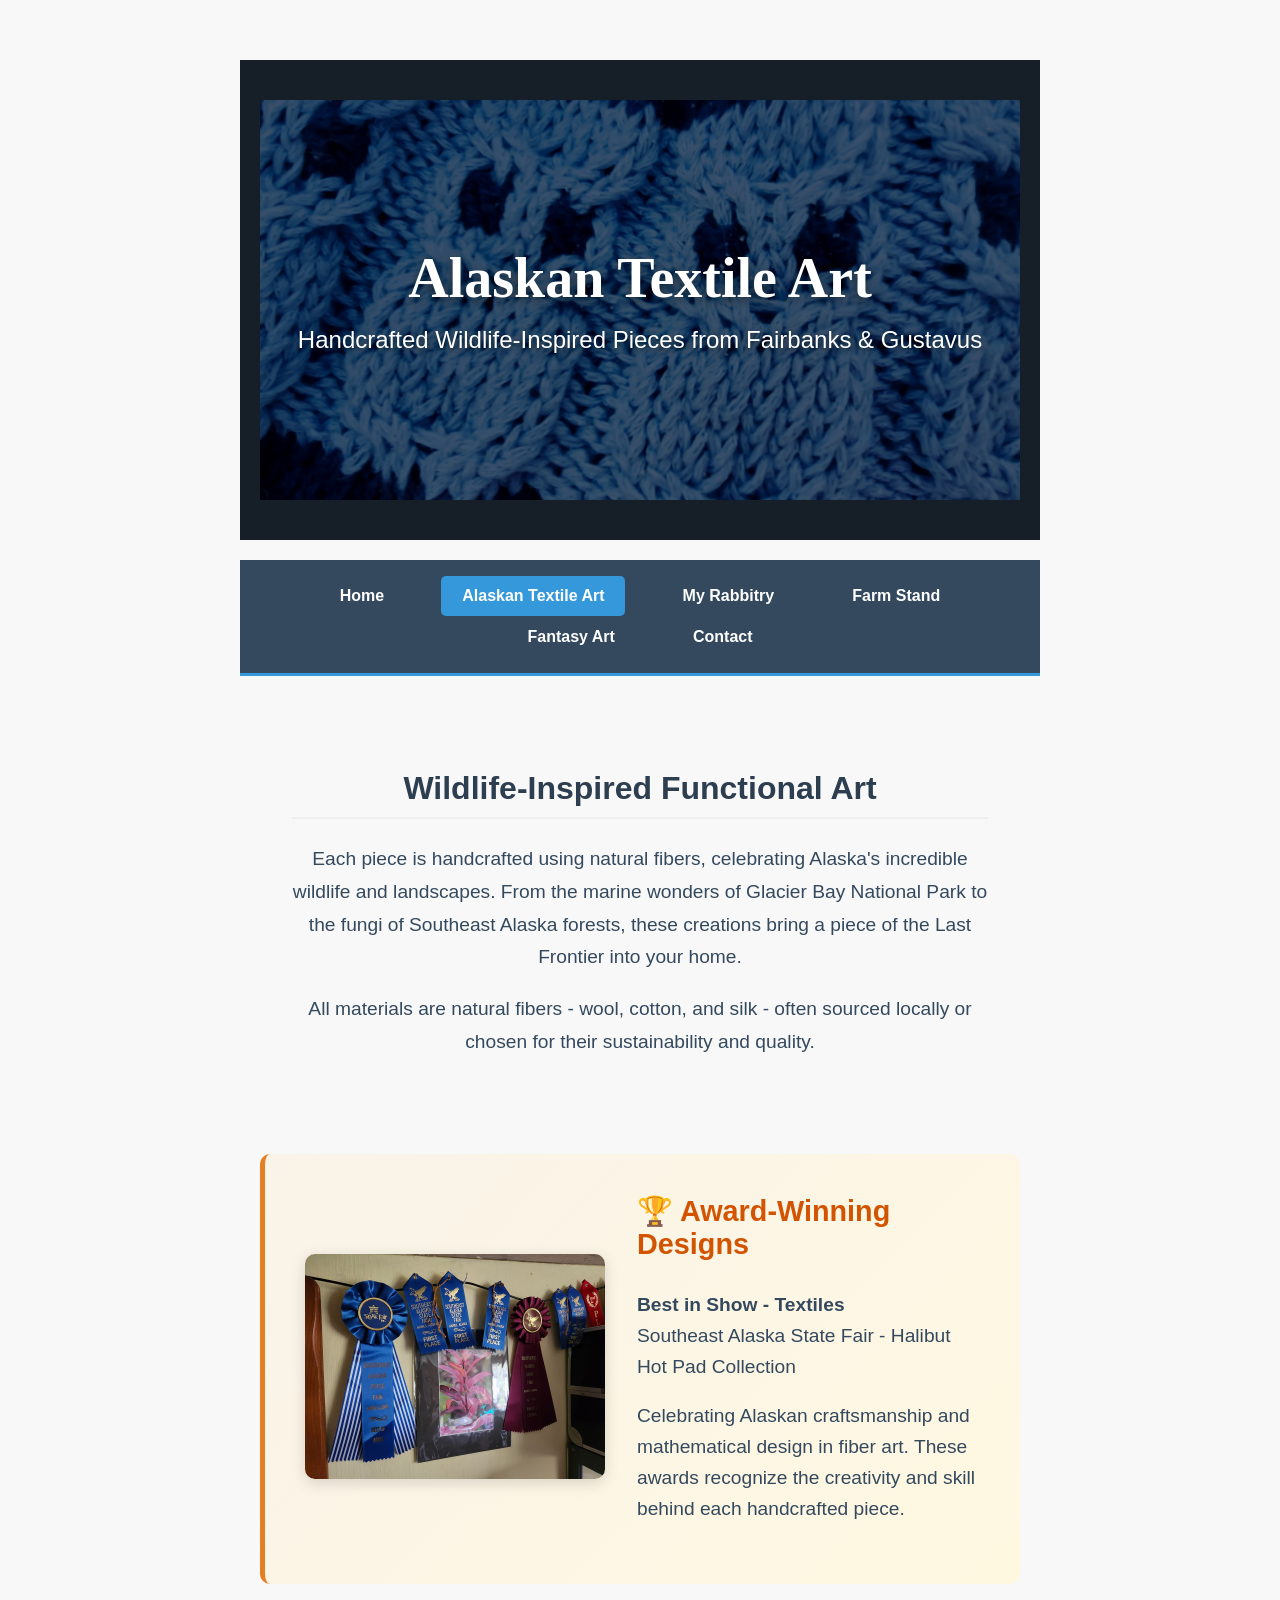
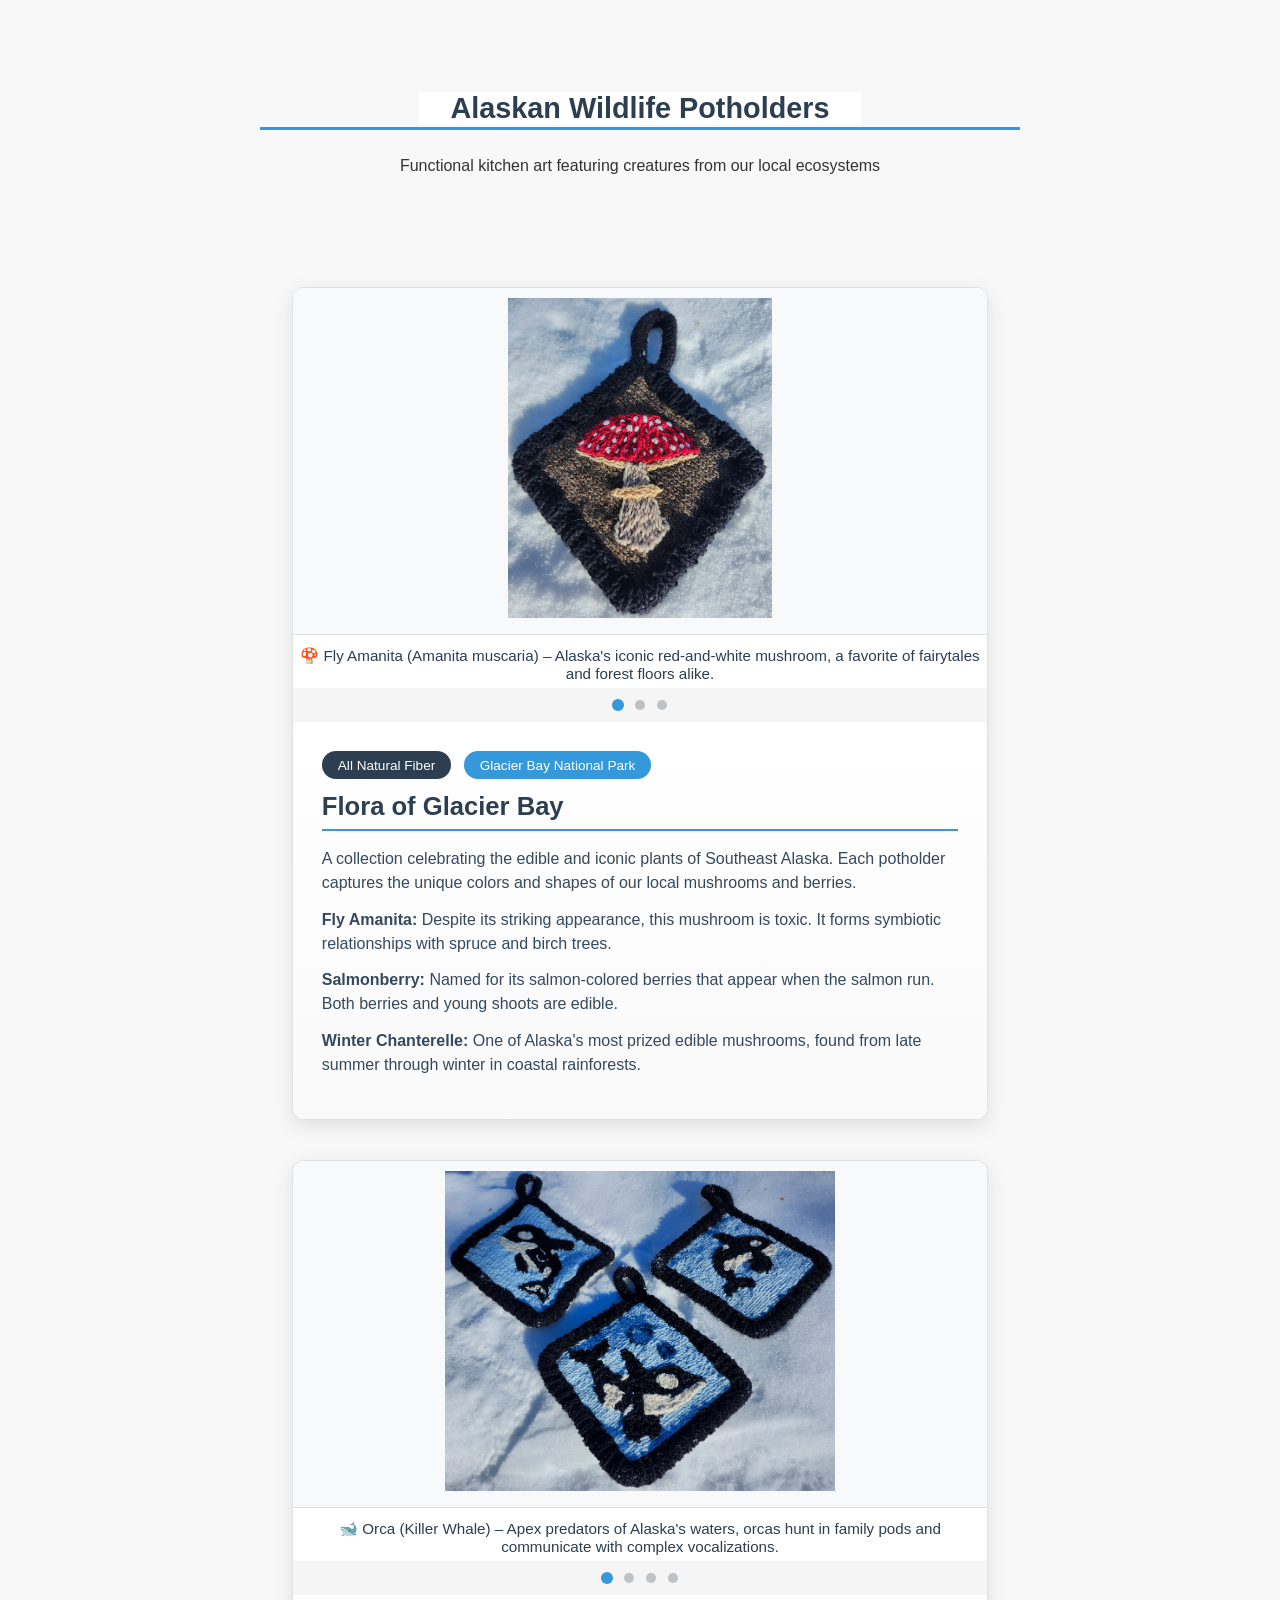
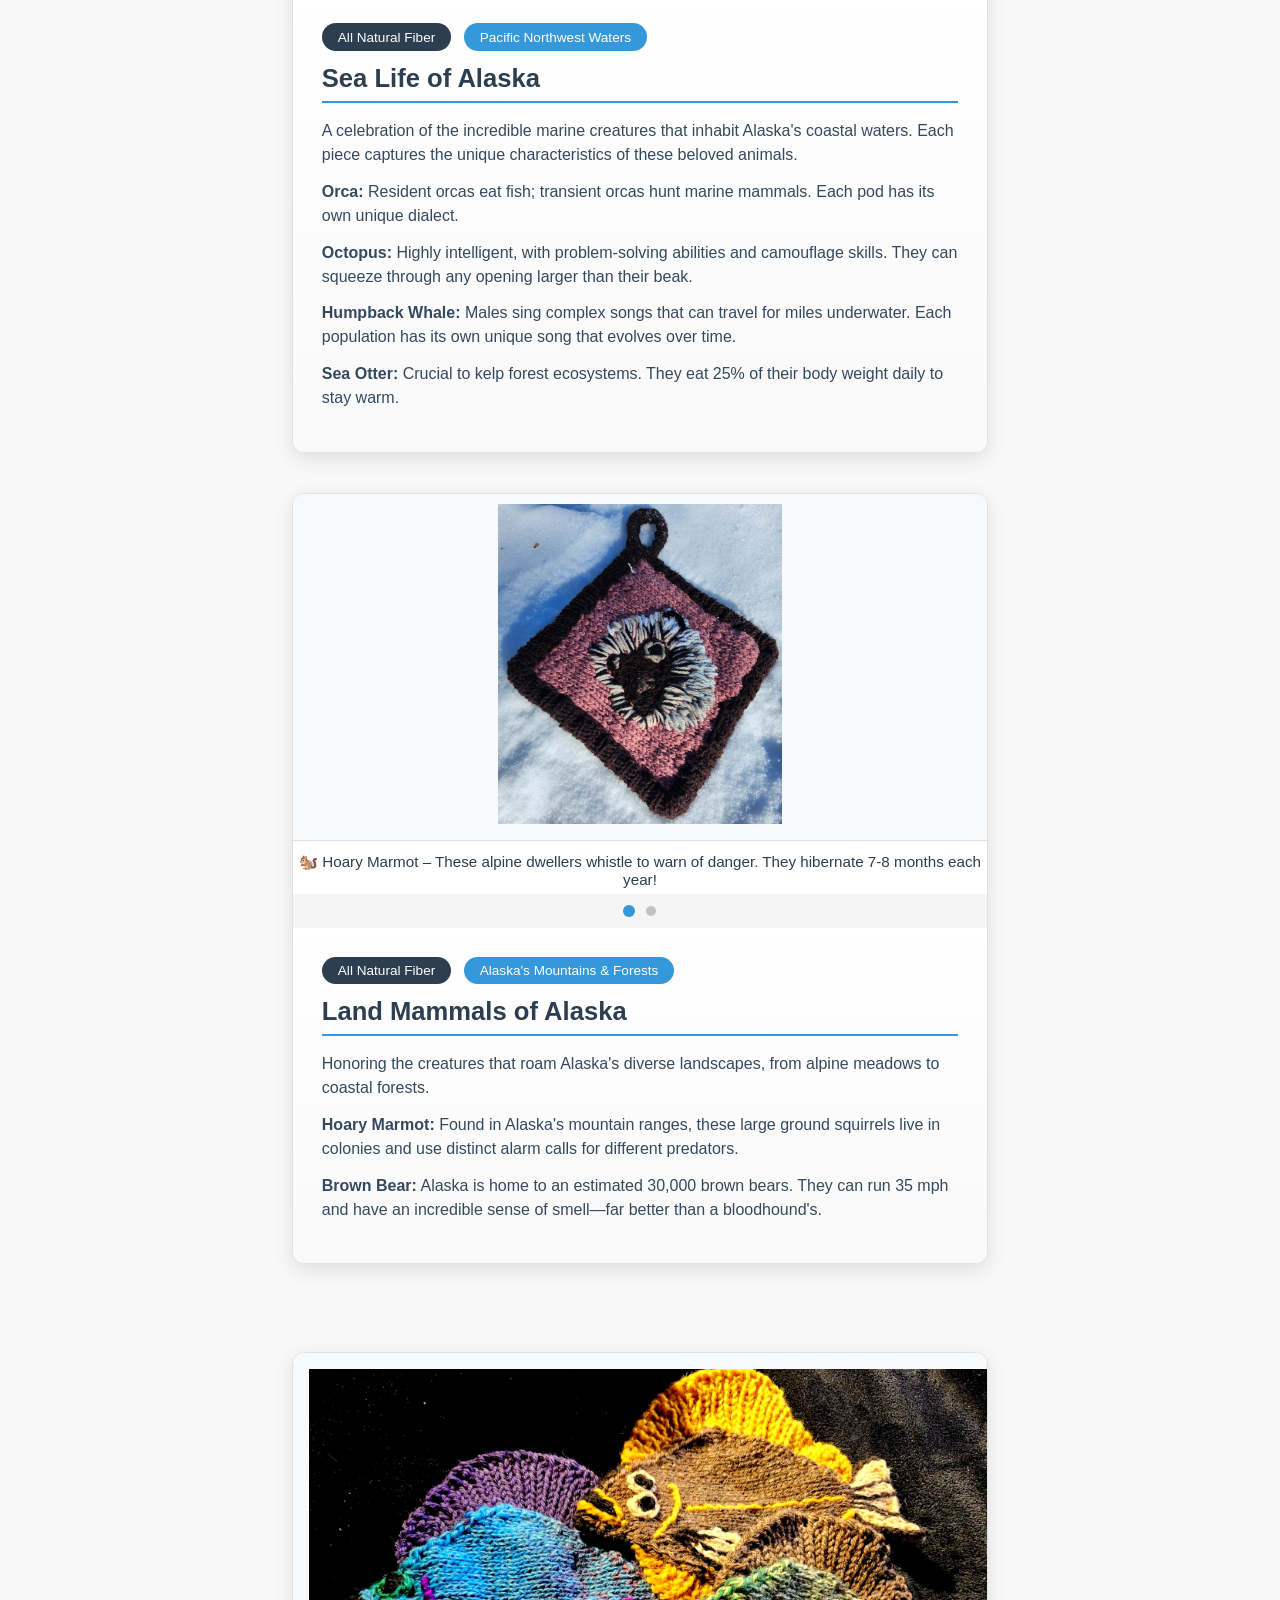
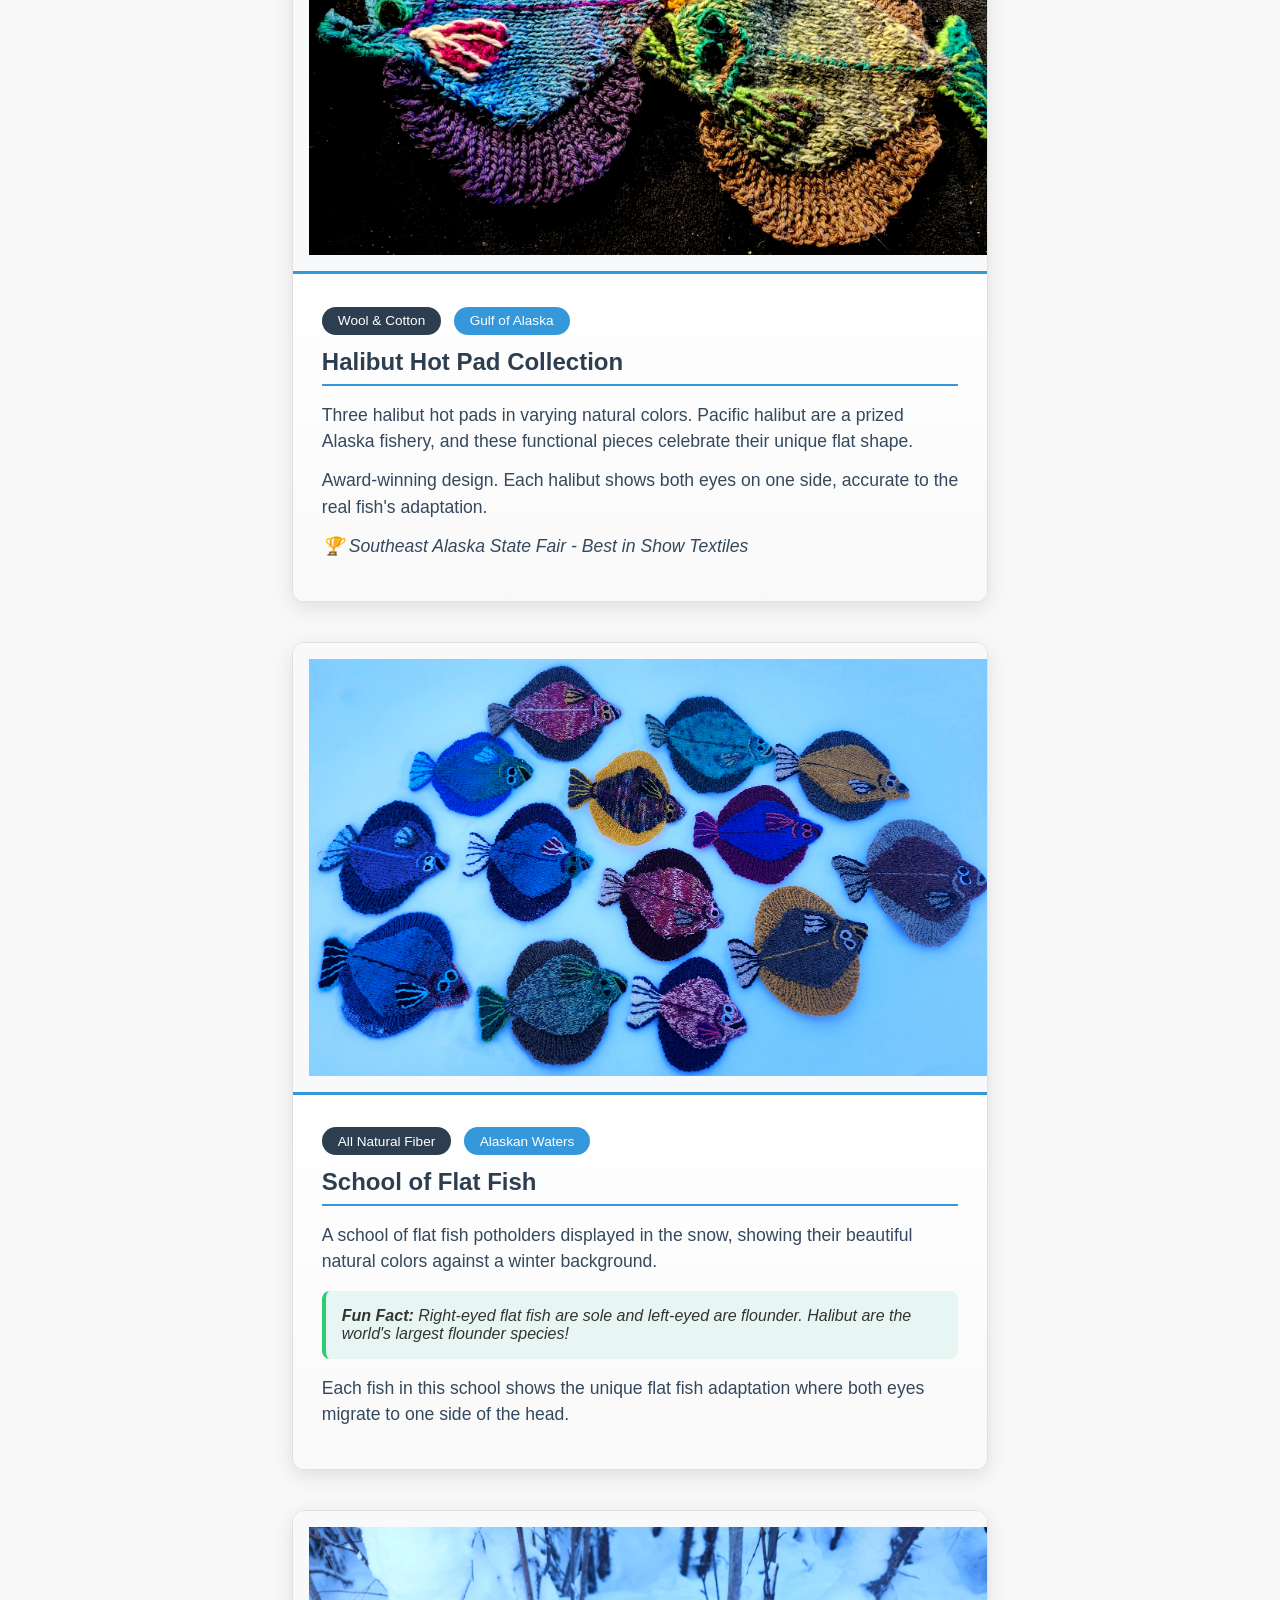
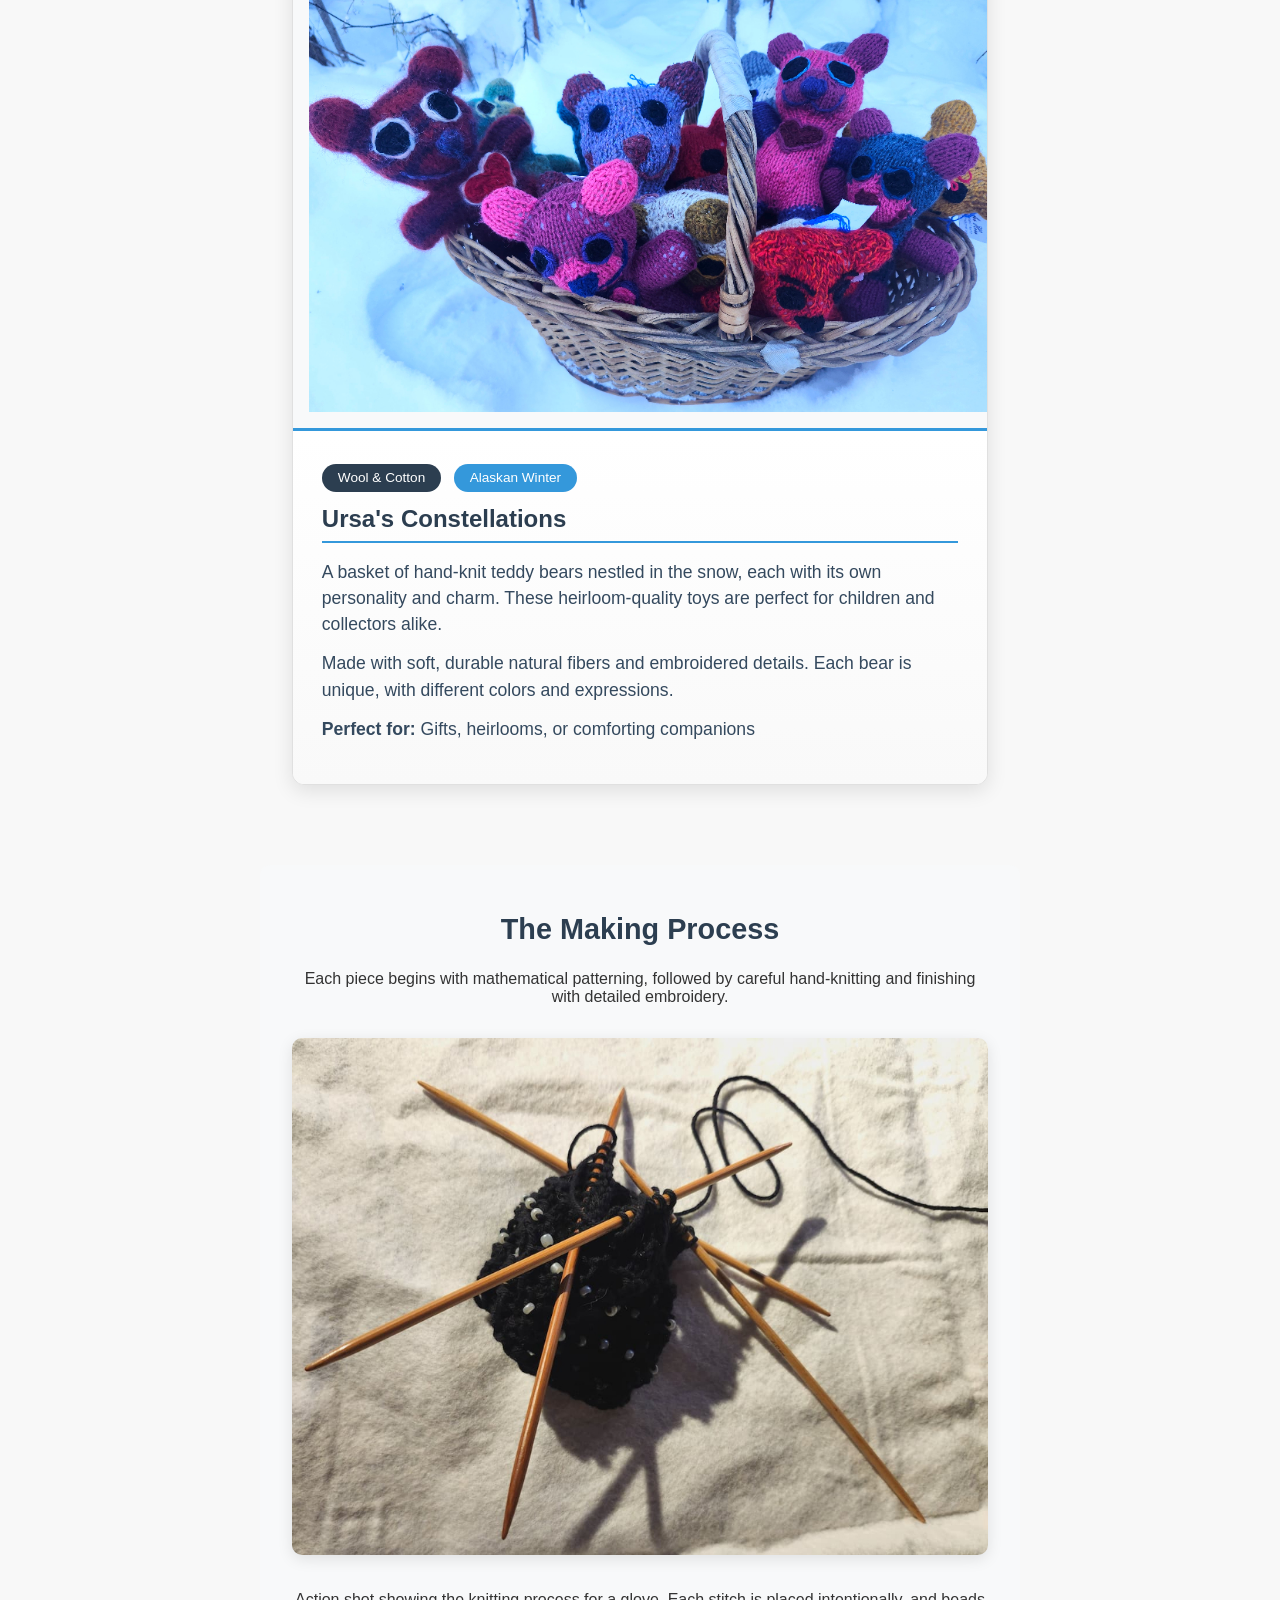
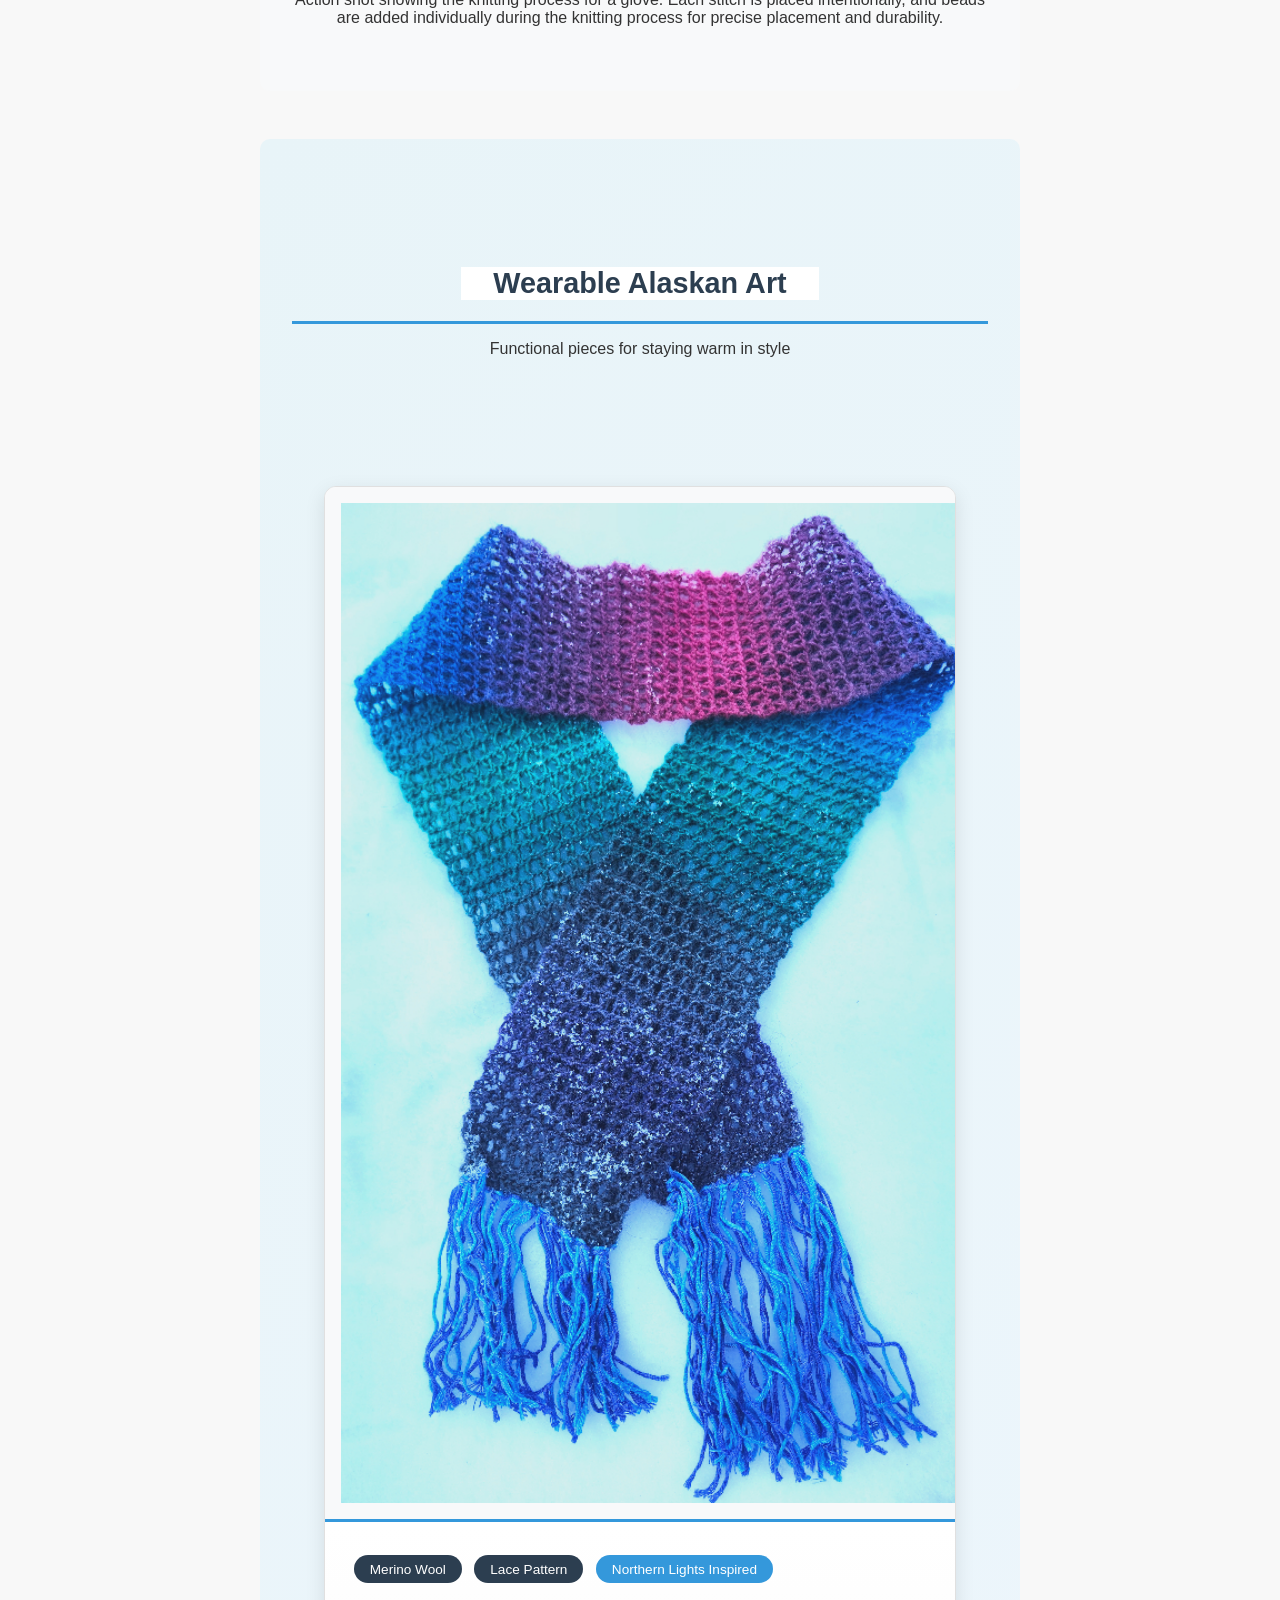
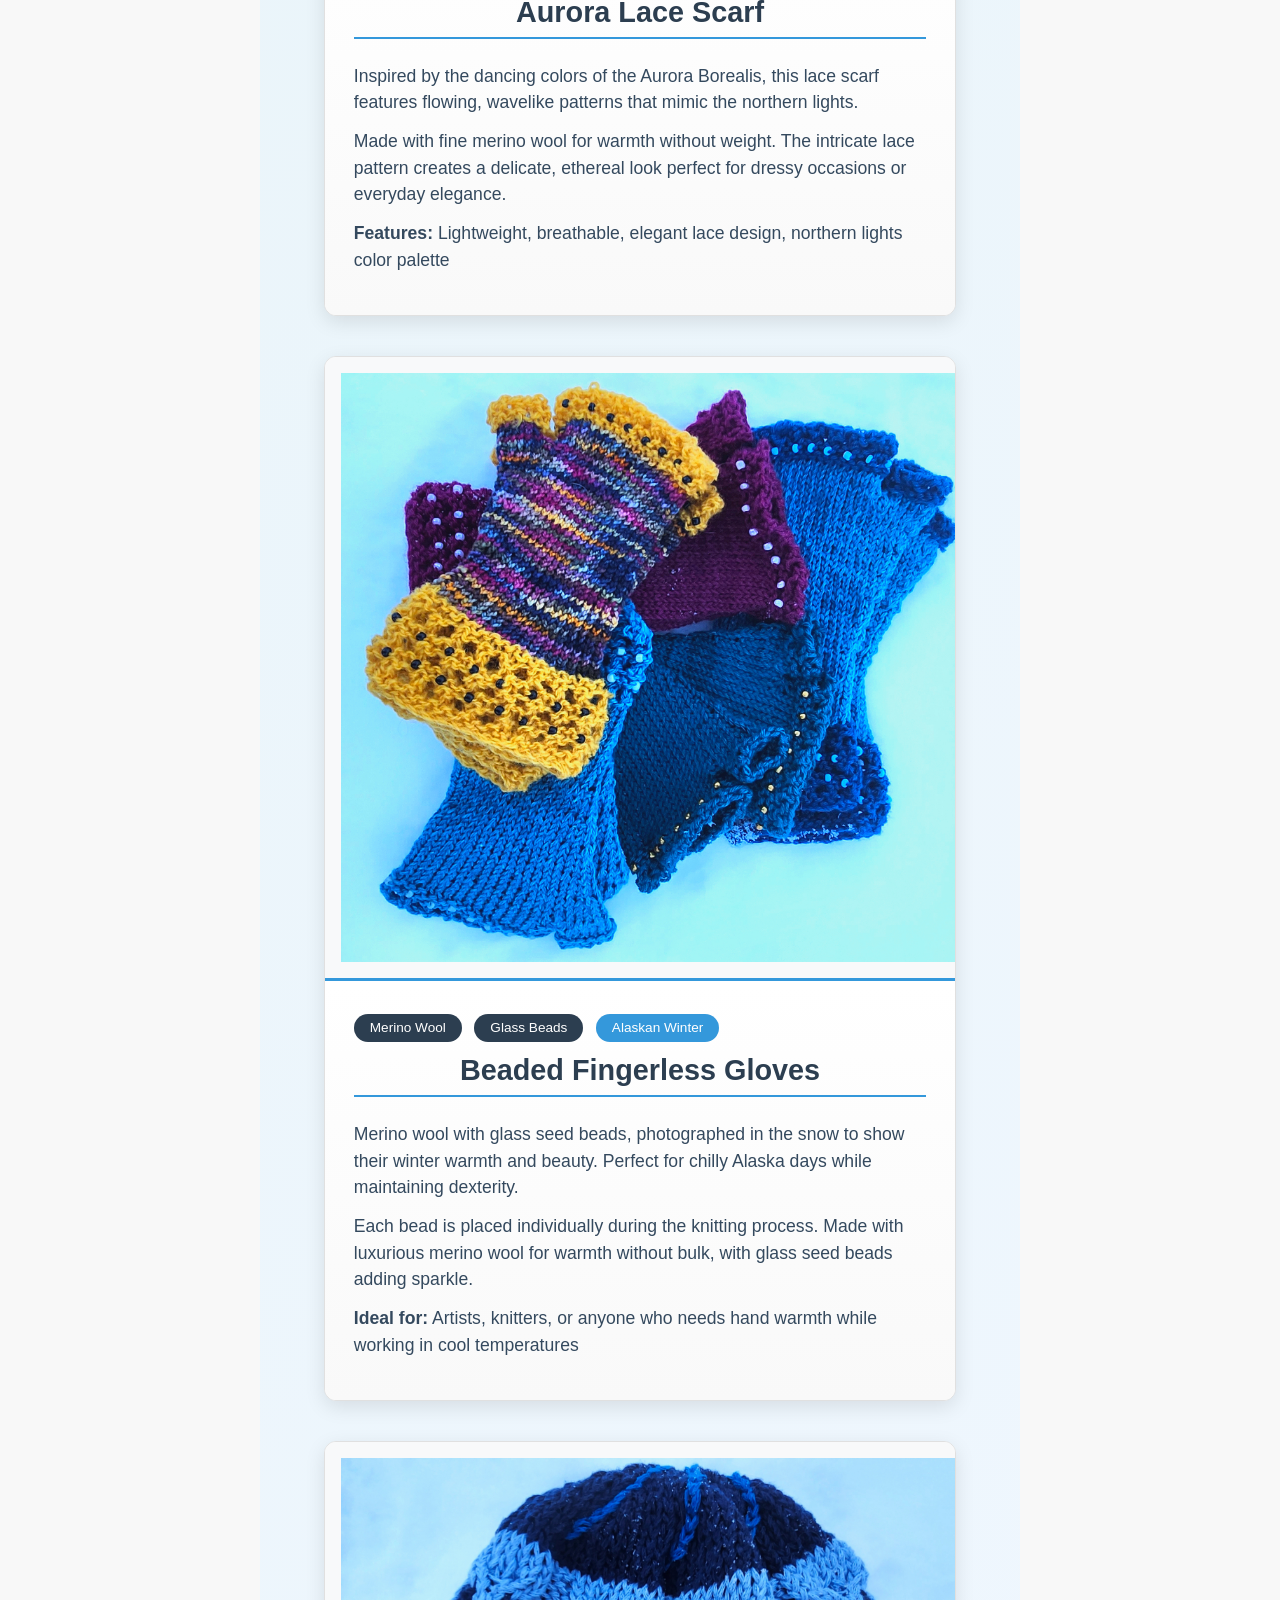
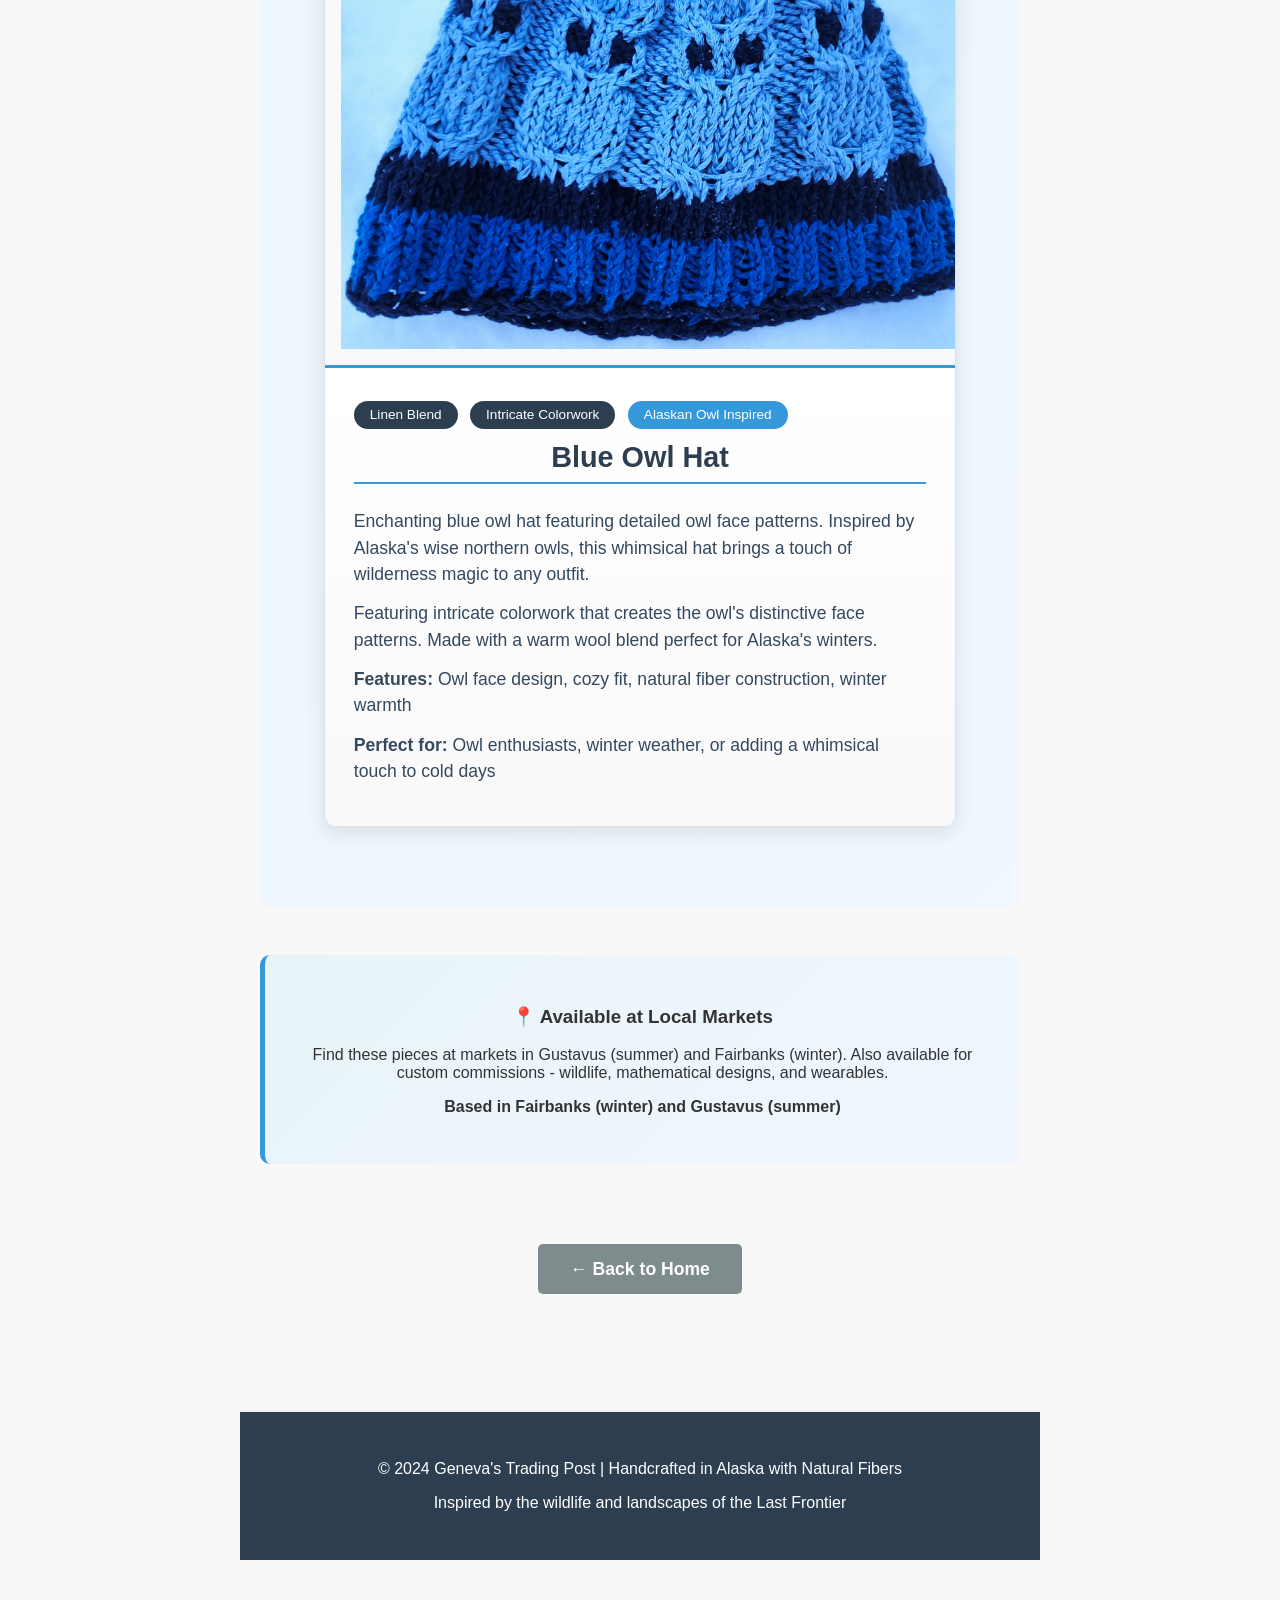
==== commit 8615876a: "Update alaska-textiles.html" ====
--- a/alaska-textiles.html
+++ b/alaska-textiles.html
@@ -171,6 +171,143 @@
             z-index: 1;
         }
         
+        /* Slideshow Gallery Styles */
+        .slideshow-section {
+            max-width: 1400px;
+            margin: 0 auto;
+            padding: 1rem 2rem;
+        }
+        
+        .slideshow-card {
+            background: white;
+            border-radius: 12px;
+            overflow: hidden;
+            box-shadow: 0 6px 20px rgba(0,0,0,0.1);
+            margin-bottom: 2.5rem;
+            transition: transform 0.3s ease, box-shadow 0.3s ease;
+            border: 1px solid #e0e0e0;
+        }
+        
+        .slideshow-card:hover {
+            transform: translateY(-5px);
+            box-shadow: 0 12px 25px rgba(0,0,0,0.15);
+        }
+        
+        .slideshow-container {
+            position: relative;
+            width: 100%;
+            height: 400px;
+            overflow: hidden;
+            background: #f8f9fa;
+        }
+        
+        .slide {
+            position: absolute;
+            top: 0;
+            left: 0;
+            width: 100%;
+            height: 100%;
+            opacity: 0;
+            transition: opacity 0.8s ease-in-out;
+            display: flex;
+            flex-direction: column;
+            align-items: center;
+            justify-content: center;
+        }
+        
+        .slide.active {
+            opacity: 1;
+        }
+        
+        .slide img {
+            width: 100%;
+            height: 320px;
+            object-fit: contain;
+            background: #f8f9fa;
+            padding: 1rem;
+        }
+        
+        .slide-caption {
+            padding: 0.75rem;
+            text-align: center;
+            font-size: 0.95rem;
+            font-weight: 500;
+            color: #2c3e50;
+            background: rgba(255,255,255,0.95);
+            width: 100%;
+            border-top: 1px solid #e0e0e0;
+        }
+        
+        .slide-nav {
+            display: flex;
+            justify-content: center;
+            gap: 0.75rem;
+            padding: 0.75rem;
+            background: #f5f5f5;
+        }
+        
+        .nav-dot {
+            width: 10px;
+            height: 10px;
+            border-radius: 50%;
+            background: #bdc3c7;
+            cursor: pointer;
+            transition: background 0.3s ease, transform 0.2s ease;
+        }
+        
+        .nav-dot.active {
+            background: #3498db;
+            transform: scale(1.2);
+        }
+        
+        .nav-dot:hover {
+            background: #7f8c8d;
+        }
+        
+        .slideshow-info {
+            padding: 1.8rem;
+            background: linear-gradient(to bottom, white, #f9f9f9);
+        }
+        
+        .slideshow-info h3 {
+            margin-top: 0;
+            color: #2c3e50;
+            font-size: 1.6rem;
+            border-bottom: 2px solid #3498db;
+            padding-bottom: 0.5rem;
+            margin-bottom: 1rem;
+        }
+        
+        .slideshow-info p {
+            margin: 0.8rem 0;
+            color: #34495e;
+            font-size: 1rem;
+            line-height: 1.5;
+        }
+        
+        .material-badge {
+            display: inline-block;
+            background: #2c3e50;
+            color: white;
+            padding: 0.4rem 1rem;
+            border-radius: 20px;
+            font-size: 0.85rem;
+            margin-right: 0.5rem;
+            margin-bottom: 0.8rem;
+        }
+        
+        .location-badge {
+            display: inline-block;
+            background: #3498db;
+            color: white;
+            padding: 0.4rem 1rem;
+            border-radius: 20px;
+            font-size: 0.85rem;
+            margin-right: 0.5rem;
+            margin-bottom: 0.8rem;
+        }
+        
+        /* Regular gallery grid for non-slideshow items */
         .gallery-grid {
             display: grid;
             grid-template-columns: repeat(auto-fill, minmax(350px, 1fr));
@@ -223,28 +360,6 @@
             color: #34495e;
             font-size: 1.1rem;
             line-height: 1.5;
-        }
-        
-        .material-badge {
-            display: inline-block;
-            background: #2c3e50;
-            color: white;
-            padding: 0.4rem 1rem;
-            border-radius: 20px;
-            font-size: 0.9rem;
-            margin-right: 0.5rem;
-            margin-bottom: 0.8rem;
-        }
-        
-        .location-badge {
-            display: inline-block;
-            background: #3498db;
-            color: white;
-            padding: 0.4rem 1rem;
-            border-radius: 20px;
-            font-size: 0.9rem;
-            margin-right: 0.5rem;
-            margin-bottom: 0.8rem;
         }
         
         .process-section {
@@ -339,6 +454,18 @@
                 padding: 1rem;
             }
             
+            .slideshow-section {
+                padding: 1rem;
+            }
+            
+            .slideshow-container {
+                height: 320px;
+            }
+            
+            .slide img {
+                height: 250px;
+            }
+            
             nav a {
                 display: block;
                 margin: 0.5rem auto;
@@ -379,13 +506,13 @@
         </div>
     </header>
     
-    <!-- Navigation Menu - UPDATED: Fantasy Ball → Fantasy Art -->
+    <!-- Navigation Menu -->
     <nav>
         <a href="index.html">Home</a>
         <a href="alaska-textiles.html" class="current">Alaskan Textile Art</a>
         <a href="rabbitry.html">My Rabbitry</a>
         <a href="farm-stand.html">Farm Stand</a>
-        <a href="fantasy-ball.html">Fantasy Art</a> <!-- CHANGED HERE -->
+        <a href="fantasy-ball.html">Fantasy Art</a>
         <a href="contact.html">Contact</a>
     </nav>
     
@@ -409,50 +536,113 @@
             </div>
         </section>
         
-        <!-- Potholders Section -->
+        <!-- Potholders Section with Slideshows -->
         <div class="section-divider">
             <div class="divider-line"></div>
             <h3>Alaskan Wildlife Potholders</h3>
             <p>Functional kitchen art featuring creatures from our local ecosystems</p>
         </div>
         
-        <div class="gallery-grid">
-            <!-- Mushroom Potholder -->
-            <div class="artwork-card">
-                <img src="images/Mushroom_potholder_Jan.jpg" alt="Winter Chanterelle Mushroom Potholder" class="artwork-image">
-                <div class="artwork-info">
+        <div class="slideshow-section">
+            <!-- Slideshow 1: Flora of Glacier Bay (Mushrooms & Berries) -->
+            <div class="slideshow-card">
+                <div class="slideshow-container" id="floraSlideshow">
+                    <div class="slide active">
+                        <img src="images/FlyAmanitaPotholder.jpg" alt="Fly Amanita Mushroom Potholder">
+                        <div class="slide-caption">🍄 Fly Amanita (Amanita muscaria) – Alaska's iconic red-and-white mushroom, a favorite of fairytales and forest floors alike.</div>
+                    </div>
+                    <div class="slide">
+                        <img src="images/SalmonBerryPotholder.jpg" alt="Salmonberry Potholder">
+                        <div class="slide-caption">🍇 Salmonberry (Rubus spectabilis) – A sweet-tart berry that ripens alongside salmon runs. A favorite food of bears and foragers!</div>
+                    </div>
+                    <div class="slide">
+                        <img src="images/WinterChanterellesInSnow.jpg" alt="Winter Chanterelle Mushroom Potholder">
+                        <div class="slide-caption">🍄 Winter Chanterelle (Craterellus tubaeformis) – A golden treasure found in Southeast Alaska forests, even under snow in late winter!</div>
+                    </div>
+                </div>
+                <div class="slide-nav" id="floraNav">
+                    <span class="nav-dot active"></span>
+                    <span class="nav-dot"></span>
+                    <span class="nav-dot"></span>
+                </div>
+                <div class="slideshow-info">
                     <span class="material-badge">All Natural Fiber</span>
                     <span class="location-badge">Glacier Bay National Park</span>
-                    <h3>Winter Chanterelle</h3>
-                    <p>Edible mushroom potholder inspired by the Winter Chanterelles that grow throughout Glacier Bay National Park. These golden mushrooms are a favorite forager's find in Southeast Alaska.</p>
-                    <p>Hand-knit with intricate embroidery, capturing the distinctive funnel shape and gills of this prized edible fungus.</p>
+                    <h3>Flora of Glacier Bay</h3>
+                    <p>A collection celebrating the edible and iconic plants of Southeast Alaska. Each potholder captures the unique colors and shapes of our local mushrooms and berries.</p>
+                    <p><strong>Fly Amanita:</strong> Despite its striking appearance, this mushroom is toxic. It forms symbiotic relationships with spruce and birch trees.</p>
+                    <p><strong>Salmonberry:</strong> Named for its salmon-colored berries that appear when the salmon run. Both berries and young shoots are edible.</p>
+                    <p><strong>Winter Chanterelle:</strong> One of Alaska's most prized edible mushrooms, found from late summer through winter in coastal rainforests.</p>
                 </div>
             </div>
             
-            <!-- Octopus Potholder -->
-            <div class="artwork-card">
-                <img src="images/Octopus_potholder_Jan.jpg" alt="Giant Pacific Octopus Potholder" class="artwork-image">
-                <div class="artwork-info">
+            <!-- Slideshow 2: Sea Life (Orca, Octopus, Humpback Whale, Sea Otter) -->
+            <div class="slideshow-card">
+                <div class="slideshow-container" id="seaLifeSlideshow">
+                    <div class="slide active">
+                        <img src="images/OrcaPotholderCollection.jpg" alt="Orca Potholder Collection">
+                        <div class="slide-caption">🐋 Orca (Killer Whale) – Apex predators of Alaska's waters, orcas hunt in family pods and communicate with complex vocalizations.</div>
+                    </div>
+                    <div class="slide">
+                        <img src="images/Octopus_potholder_Jan.jpg" alt="Giant Pacific Octopus Potholder">
+                        <div class="slide-caption">🐙 Giant Pacific Octopus – The largest octopus species, with an arm span up to 20 feet. They have three hearts and blue blood!</div>
+                    </div>
+                    <div class="slide">
+                        <img src="images/whale_potholder_Jan.jpg" alt="Humpback Whale Potholder">
+                        <div class="slide-caption">🐋 Humpback Whale – Known for their haunting songs and acrobatic breaches. They travel 3,000+ miles to feed in Alaska's waters.</div>
+                    </div>
+                    <div class="slide">
+                        <img src="images/SeaOtterPotholder.jpg" alt="Sea Otter Potholder">
+                        <div class="slide-caption">🦦 Sea Otter – The smallest marine mammal, with the densest fur of any animal. They hold hands while sleeping to stay together!</div>
+                    </div>
+                </div>
+                <div class="slide-nav" id="seaLifeNav">
+                    <span class="nav-dot active"></span>
+                    <span class="nav-dot"></span>
+                    <span class="nav-dot"></span>
+                    <span class="nav-dot"></span>
+                </div>
+                <div class="slideshow-info">
                     <span class="material-badge">All Natural Fiber</span>
                     <span class="location-badge">Pacific Northwest Waters</span>
-                    <h3>Giant Pacific Octopus</h3>
-                    <p>Knit and embroidered octopus potholder featuring Alaska's largest octopus species. The Giant Pacific Octopus is an intelligent, captivating creature of our coastal waters.</p>
-                    <p>Intricate tentacle detailing with suction cup embroidery, created with mathematically precise patterning.</p>
+                    <h3>Sea Life of Alaska</h3>
+                    <p>A celebration of the incredible marine creatures that inhabit Alaska's coastal waters. Each piece captures the unique characteristics of these beloved animals.</p>
+                    <p><strong>Orca:</strong> Resident orcas eat fish; transient orcas hunt marine mammals. Each pod has its own unique dialect.</p>
+                    <p><strong>Octopus:</strong> Highly intelligent, with problem-solving abilities and camouflage skills. They can squeeze through any opening larger than their beak.</p>
+                    <p><strong>Humpback Whale:</strong> Males sing complex songs that can travel for miles underwater. Each population has its own unique song that evolves over time.</p>
+                    <p><strong>Sea Otter:</strong> Crucial to kelp forest ecosystems. They eat 25% of their body weight daily to stay warm.</p>
                 </div>
             </div>
             
-            <!-- Whale Potholder -->
-            <div class="artwork-card">
-                <img src="images/whale_potholder_Jan.jpg" alt="Humpback Whale Potholder" class="artwork-image">
-                <div class="artwork-info">
+            <!-- Slideshow 3: Land Mammals (Marmot & Bear) -->
+            <div class="slideshow-card">
+                <div class="slideshow-container" id="landMammalsSlideshow">
+                    <div class="slide active">
+                        <img src="images/MarmotPotholder.jpg" alt="Marmot Potholder">
+                        <div class="slide-caption">🐿️ Hoary Marmot – These alpine dwellers whistle to warn of danger. They hibernate 7-8 months each year!</div>
+                    </div>
+                    <div class="slide">
+                        <img src="images/BearPotholder.jpg" alt="Bear Potholder">
+                        <div class="slide-caption">🐻 Brown Bear (Grizzly) – Alaska's iconic bears. A coastal brown bear can eat 80-90 salmon per day during the salmon run!</div>
+                    </div>
+                </div>
+                <div class="slide-nav" id="landMammalsNav">
+                    <span class="nav-dot active"></span>
+                    <span class="nav-dot"></span>
+                </div>
+                <div class="slideshow-info">
                     <span class="material-badge">All Natural Fiber</span>
-                    <span class="location-badge">Glacier Bay Feeding Grounds</span>
-                    <h3>Humpback Whale</h3>
-                    <p>Humpback whale potholder inspired by the majestic whales that feed in Glacier Bay's summer waters. These whales migrate thousands of miles to feast in Alaska's rich seas.</p>
-                    <p>Features the distinctive pectoral fins and knobby head of the humpback, with embroidery highlighting baleen plates.</p>
+                    <span class="location-badge">Alaska's Mountains & Forests</span>
+                    <h3>Land Mammals of Alaska</h3>
+                    <p>Honoring the creatures that roam Alaska's diverse landscapes, from alpine meadows to coastal forests.</p>
+                    <p><strong>Hoary Marmot:</strong> Found in Alaska's mountain ranges, these large ground squirrels live in colonies and use distinct alarm calls for different predators.</p>
+                    <p><strong>Brown Bear:</strong> Alaska is home to an estimated 30,000 brown bears. They can run 35 mph and have an incredible sense of smell—far better than a bloodhound's.</p>
                 </div>
             </div>
-            
+        </div>
+        
+        <!-- Remaining Potholders (Halibut, School of Flat Fish, and any others) -->
+        <div class="gallery-grid">
             <!-- Halibut Collection -->
             <div class="artwork-card">
                 <img src="images/halibuts3left_Jan.jpg" alt="Three Halibut Hot Pads in Different Colors" class="artwork-image">
@@ -540,7 +730,7 @@
                     </div>
                 </div>
                 
-                <!-- NEW: Blue Owl Hat -->
+                <!-- Blue Owl Hat -->
                 <div class="artwork-card">
                     <img src="images/BlueOwlHat.jpg" alt="Blue Owl Hat" class="artwork-image">
                     <div class="artwork-info">
@@ -574,5 +764,139 @@
         <p>© 2024 Geneva's Trading Post | Handcrafted in Alaska with Natural Fibers</p>
         <p>Inspired by the wildlife and landscapes of the Last Frontier</p>
     </footer>
+    
+    <script>
+        // Flora Slideshow
+        const floraSlides = document.querySelectorAll('#floraSlideshow .slide');
+        const floraDots = document.querySelectorAll('#floraNav .nav-dot');
+        let floraIndex = 0;
+        let floraInterval;
+        
+        function showFloraSlide(index) {
+            floraSlides.forEach((slide, i) => {
+                slide.classList.toggle('active', i === index);
+            });
+            floraDots.forEach((dot, i) => {
+                dot.classList.toggle('active', i === index);
+            });
+            floraIndex = index;
+        }
+        
+        function nextFloraSlide() {
+            let newIndex = floraIndex + 1;
+            if (newIndex >= floraSlides.length) newIndex = 0;
+            showFloraSlide(newIndex);
+        }
+        
+        function startFloraSlideshow() {
+            floraInterval = setInterval(nextFloraSlide, 10000);
+        }
+        
+        function stopFloraSlideshow() {
+            if (floraInterval) clearInterval(floraInterval);
+        }
+        
+        floraDots.forEach((dot, index) => {
+            dot.addEventListener('click', () => {
+                stopFloraSlideshow();
+                showFloraSlide(index);
+                startFloraSlideshow();
+            });
+        });
+        startFloraSlideshow();
+        const floraContainer = document.getElementById('floraSlideshow');
+        if (floraContainer) {
+            floraContainer.addEventListener('mouseenter', stopFloraSlideshow);
+            floraContainer.addEventListener('mouseleave', startFloraSlideshow);
+        }
+        
+        // Sea Life Slideshow
+        const seaLifeSlides = document.querySelectorAll('#seaLifeSlideshow .slide');
+        const seaLifeDots = document.querySelectorAll('#seaLifeNav .nav-dot');
+        let seaLifeIndex = 0;
+        let seaLifeInterval;
+        
+        function showSeaLifeSlide(index) {
+            seaLifeSlides.forEach((slide, i) => {
+                slide.classList.toggle('active', i === index);
+            });
+            seaLifeDots.forEach((dot, i) => {
+                dot.classList.toggle('active', i === index);
+            });
+            seaLifeIndex = index;
+        }
+        
+        function nextSeaLifeSlide() {
+            let newIndex = seaLifeIndex + 1;
+            if (newIndex >= seaLifeSlides.length) newIndex = 0;
+            showSeaLifeSlide(newIndex);
+        }
+        
+        function startSeaLifeSlideshow() {
+            seaLifeInterval = setInterval(nextSeaLifeSlide, 10000);
+        }
+        
+        function stopSeaLifeSlideshow() {
+            if (seaLifeInterval) clearInterval(seaLifeInterval);
+        }
+        
+        seaLifeDots.forEach((dot, index) => {
+            dot.addEventListener('click', () => {
+                stopSeaLifeSlideshow();
+                showSeaLifeSlide(index);
+                startSeaLifeSlideshow();
+            });
+        });
+        startSeaLifeSlideshow();
+        const seaLifeContainer = document.getElementById('seaLifeSlideshow');
+        if (seaLifeContainer) {
+            seaLifeContainer.addEventListener('mouseenter', stopSeaLifeSlideshow);
+            seaLifeContainer.addEventListener('mouseleave', startSeaLifeSlideshow);
+        }
+        
+        // Land Mammals Slideshow
+        const landSlides = document.querySelectorAll('#landMammalsSlideshow .slide');
+        const landDots = document.querySelectorAll('#landMammalsNav .nav-dot');
+        let landIndex = 0;
+        let landInterval;
+        
+        function showLandSlide(index) {
+            landSlides.forEach((slide, i) => {
+                slide.classList.toggle('active', i === index);
+            });
+            landDots.forEach((dot, i) => {
+                dot.classList.toggle('active', i === index);
+            });
+            landIndex = index;
+        }
+        
+        function nextLandSlide() {
+            let newIndex = landIndex + 1;
+            if (newIndex >= landSlides.length) newIndex = 0;
+            showLandSlide(newIndex);
+        }
+        
+        function startLandSlideshow() {
+            landInterval = setInterval(nextLandSlide, 10000);
+        }
+        
+        function stopLandSlideshow() {
+            if (landInterval) clearInterval(landInterval);
+        }
+        
+        landDots.forEach((dot, index) => {
+            dot.addEventListener('click', () => {
+                stopLandSlideshow();
+                showLandSlide(index);
+                startLandSlideshow();
+            });
+        });
+        startLandSlideshow();
+        const landContainer = document.getElementById('landMammalsSlideshow');
+        if (landContainer) {
+            landContainer.addEventListener('mouseenter', stopLandSlideshow);
+            landContainer.addEventListener('mouseleave', startLandSlideshow);
+        }
+    </script>
 </body>
 </html>
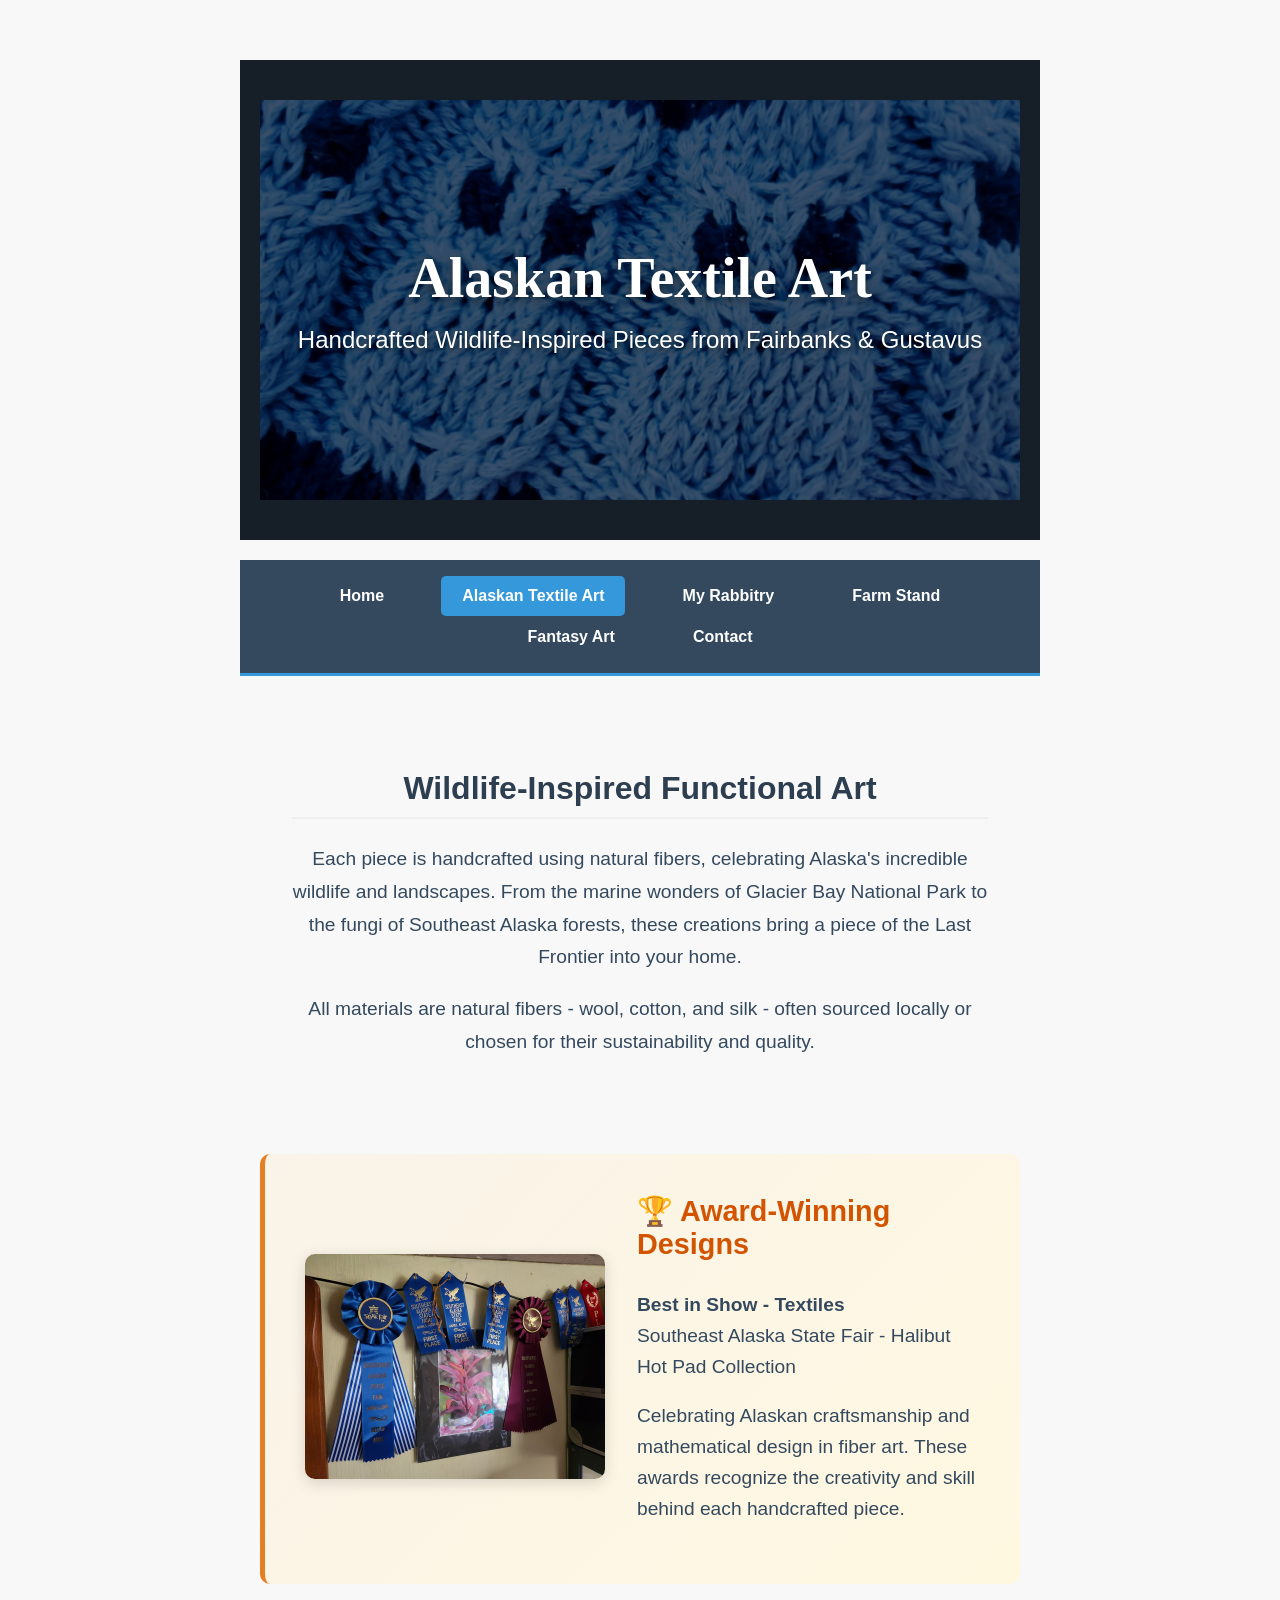
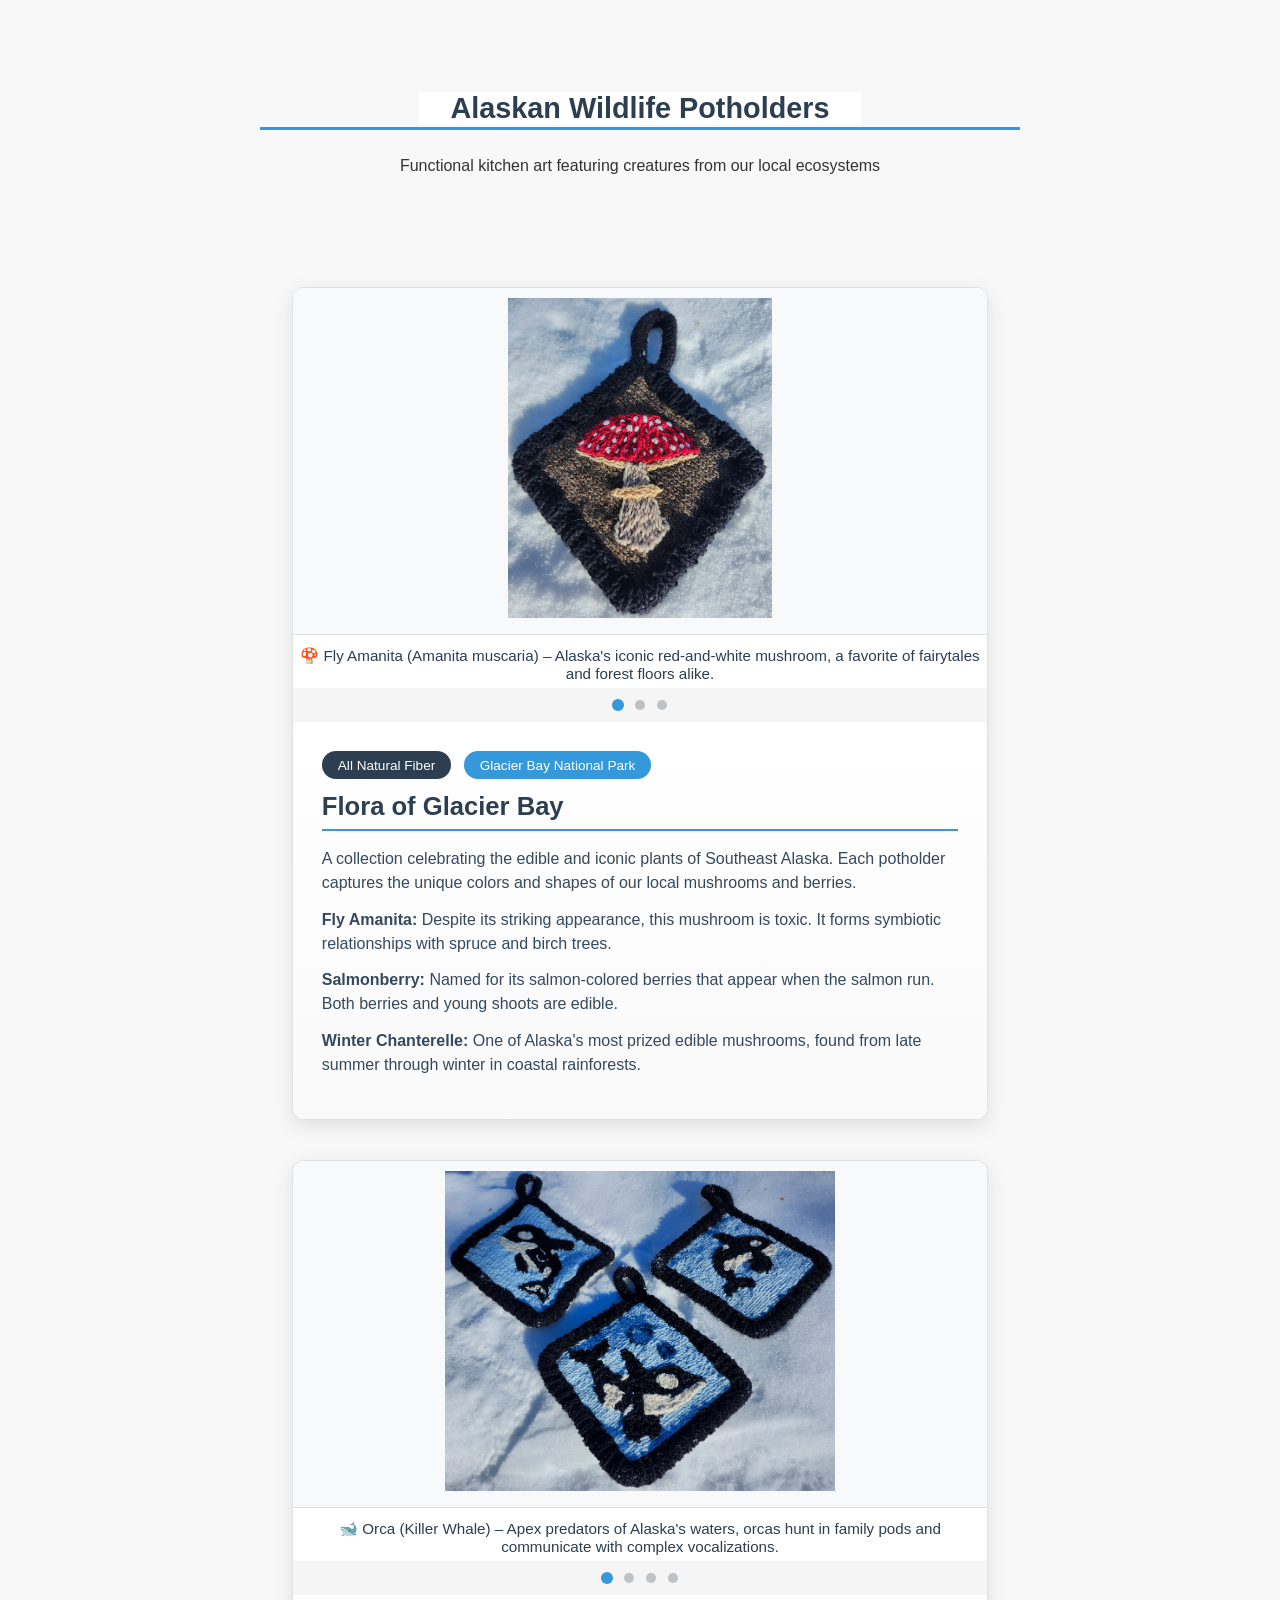
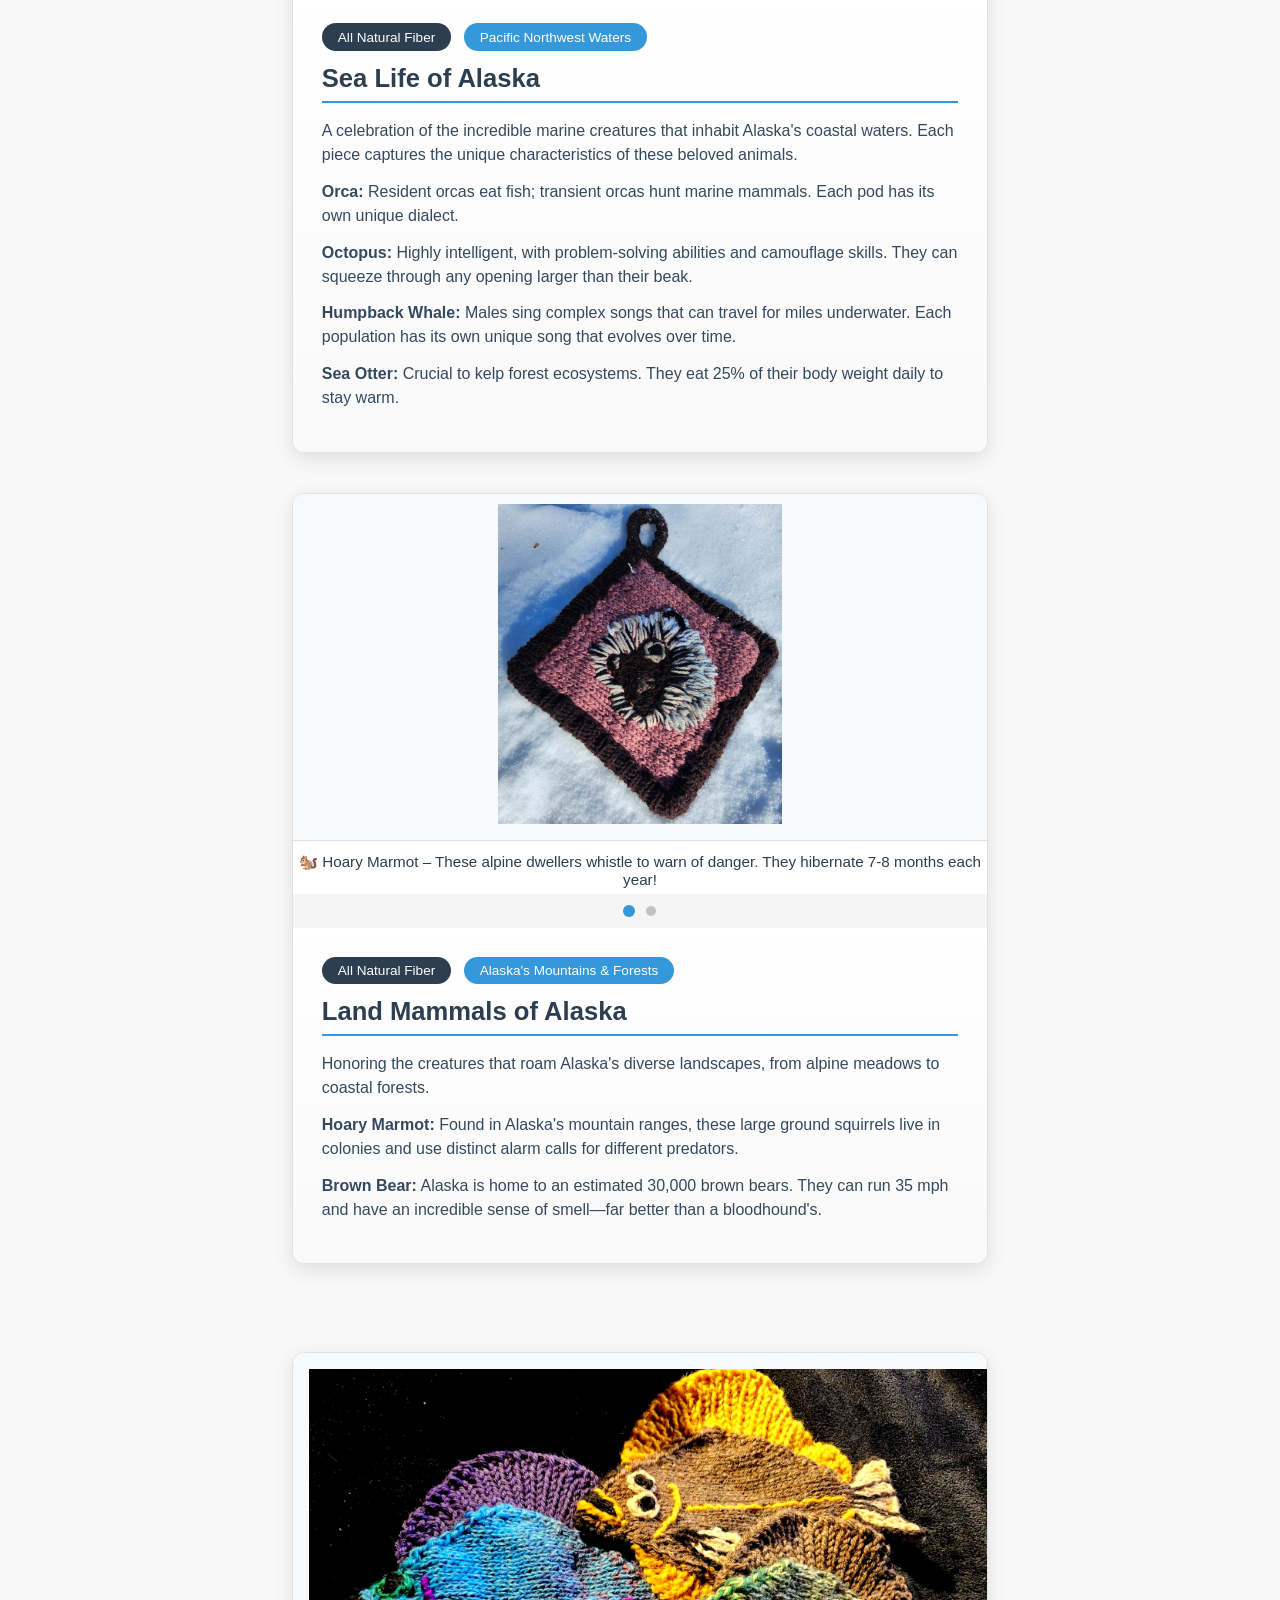
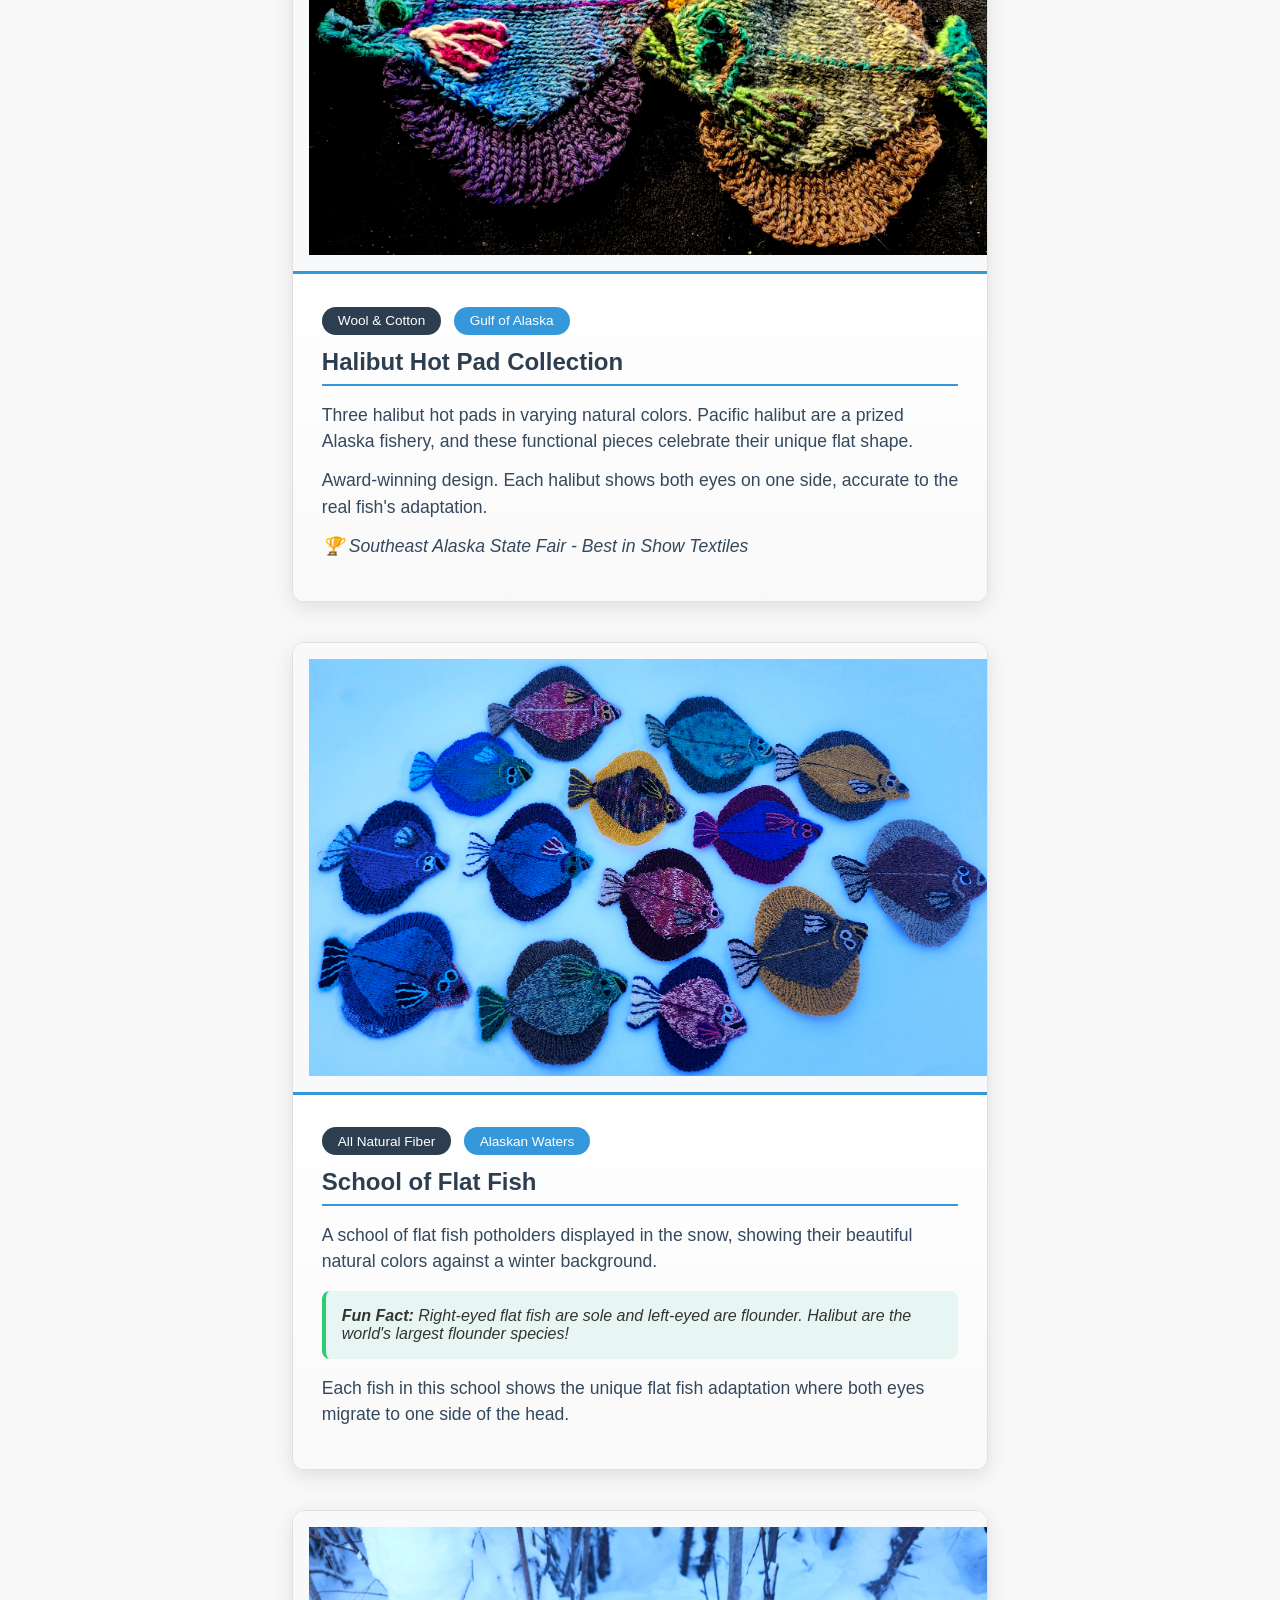
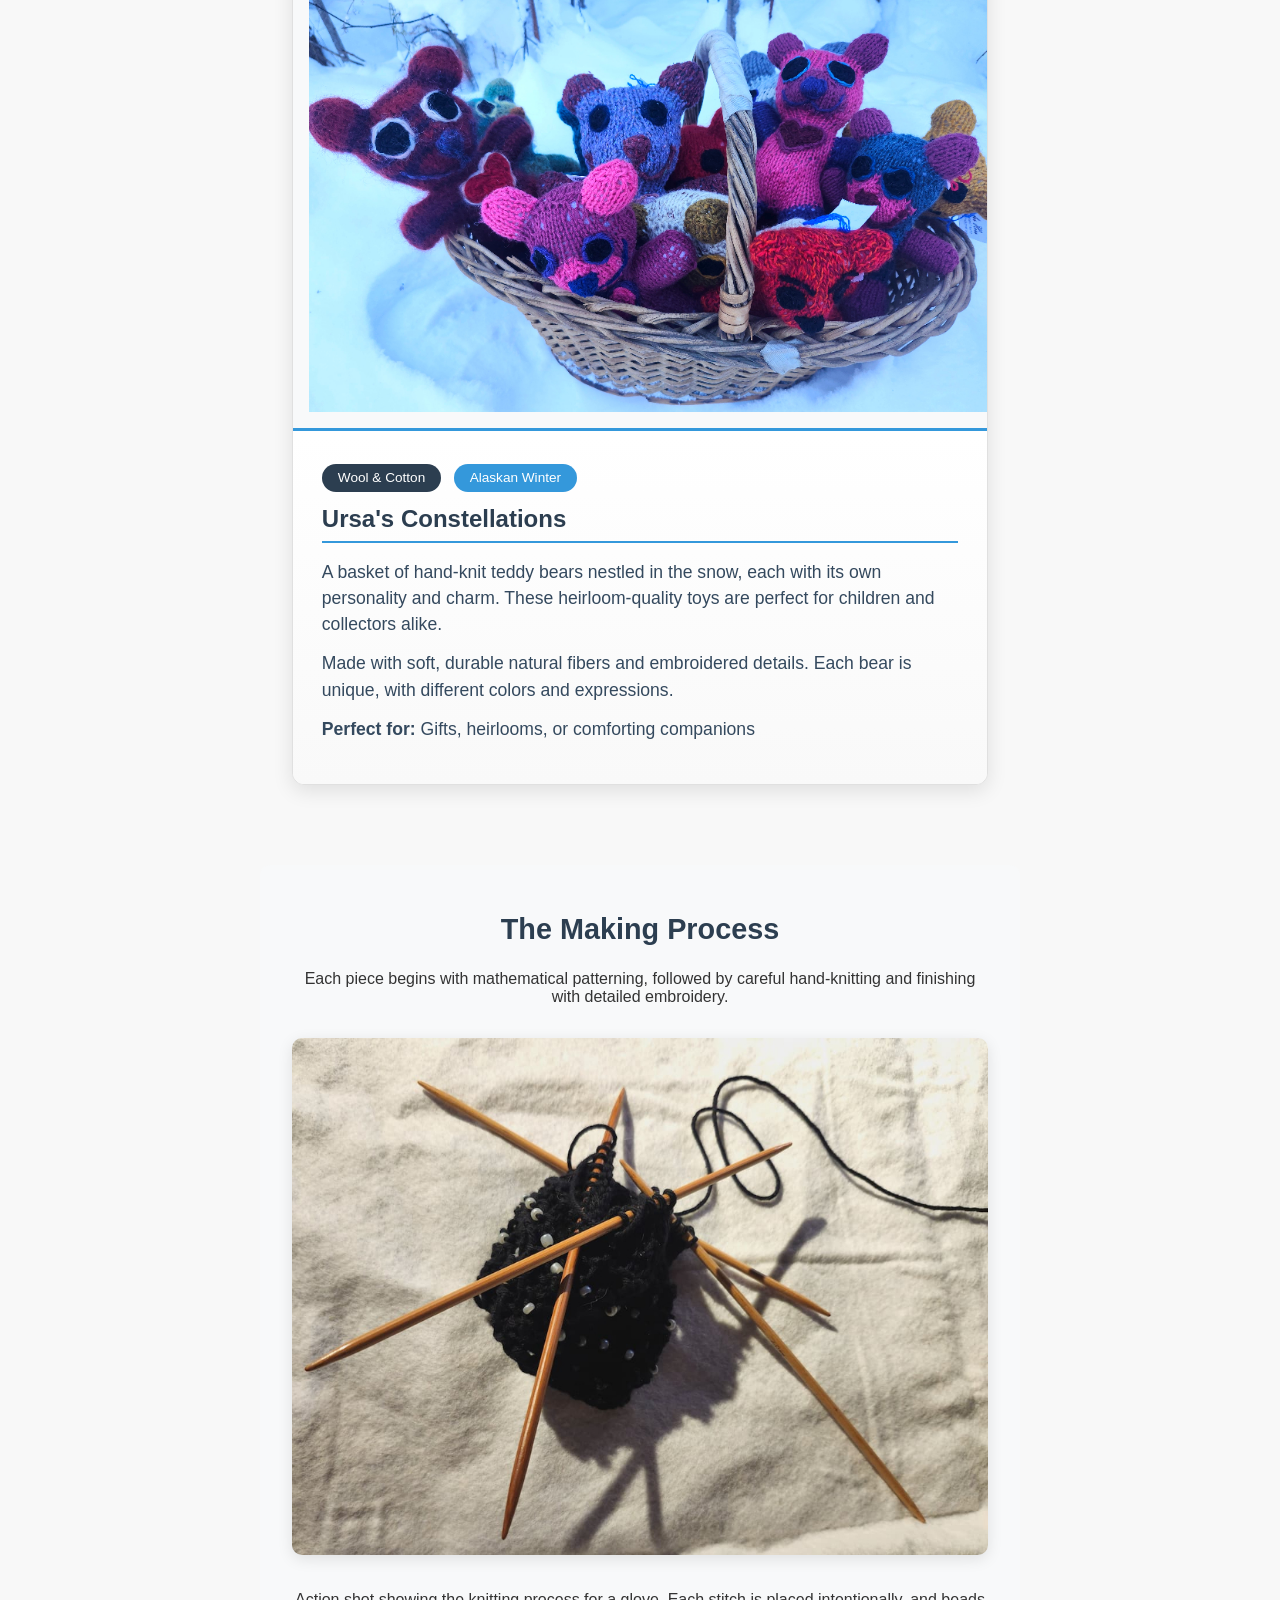
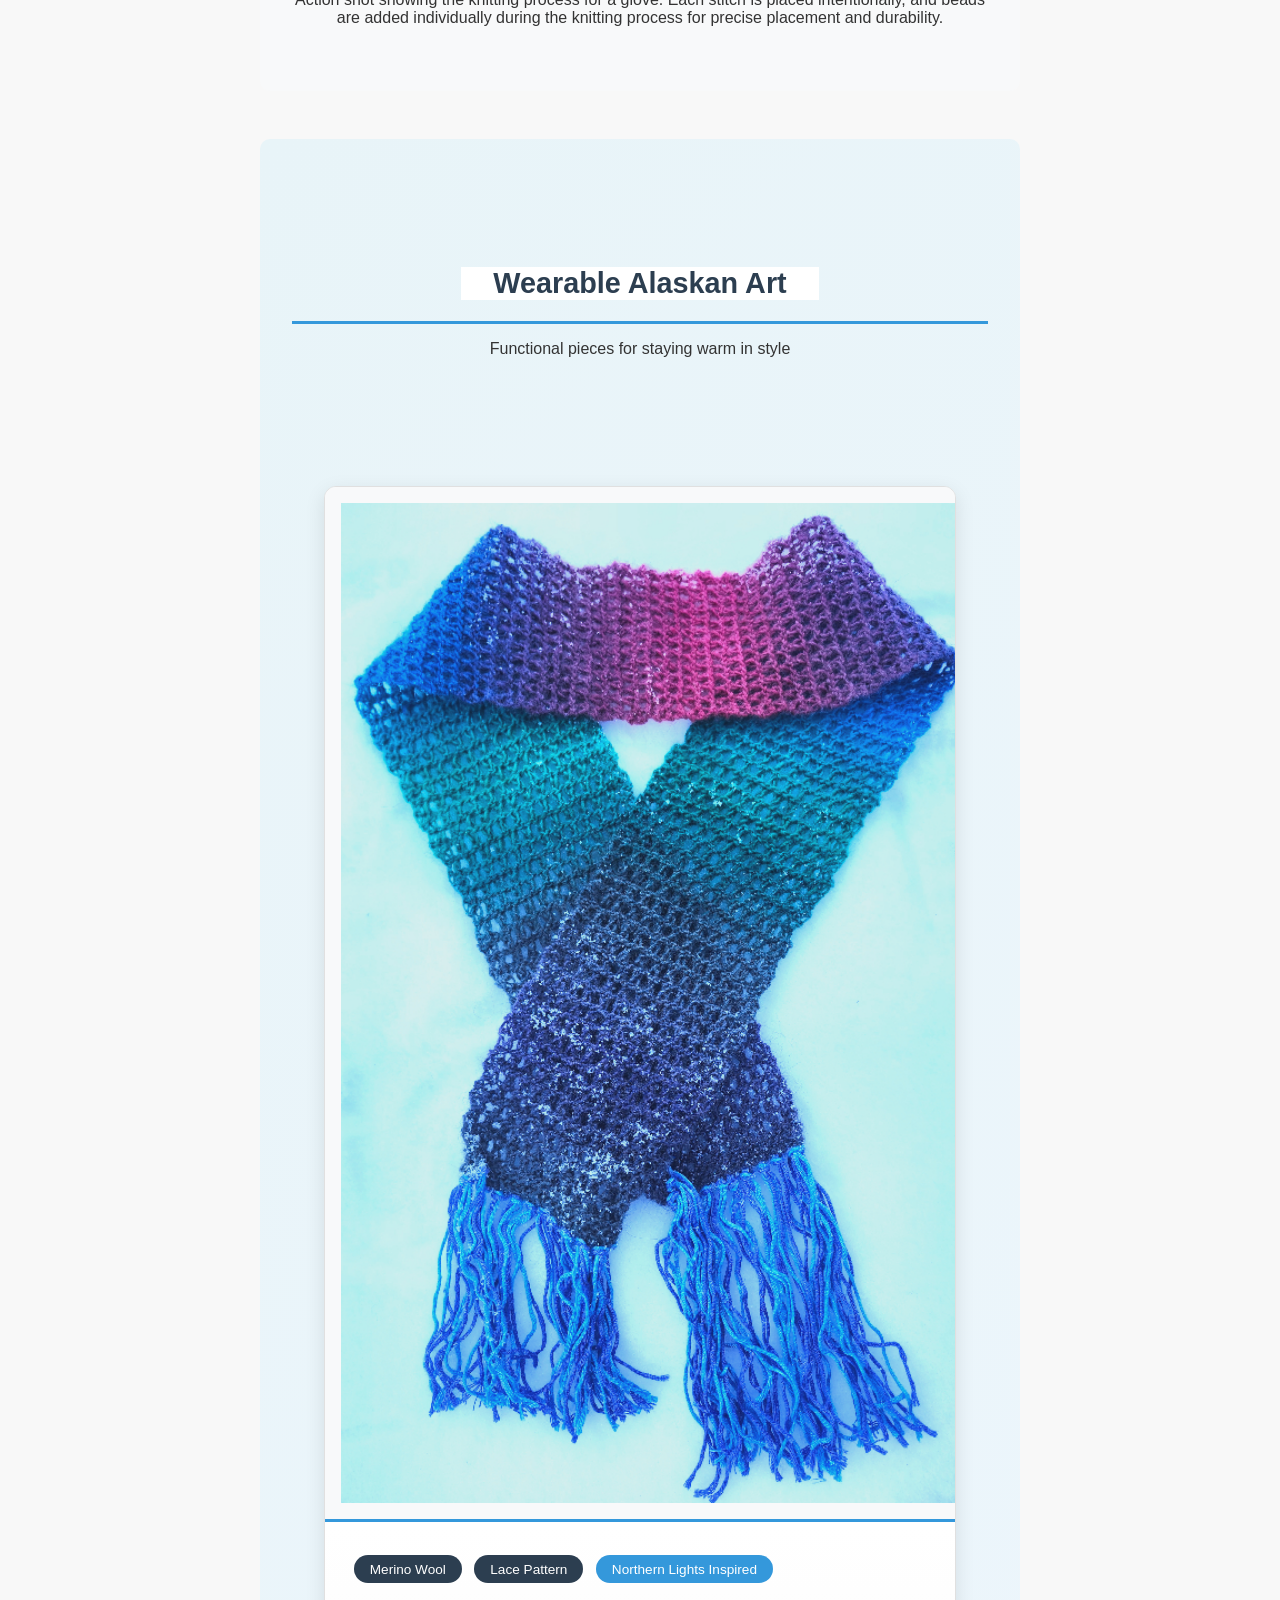
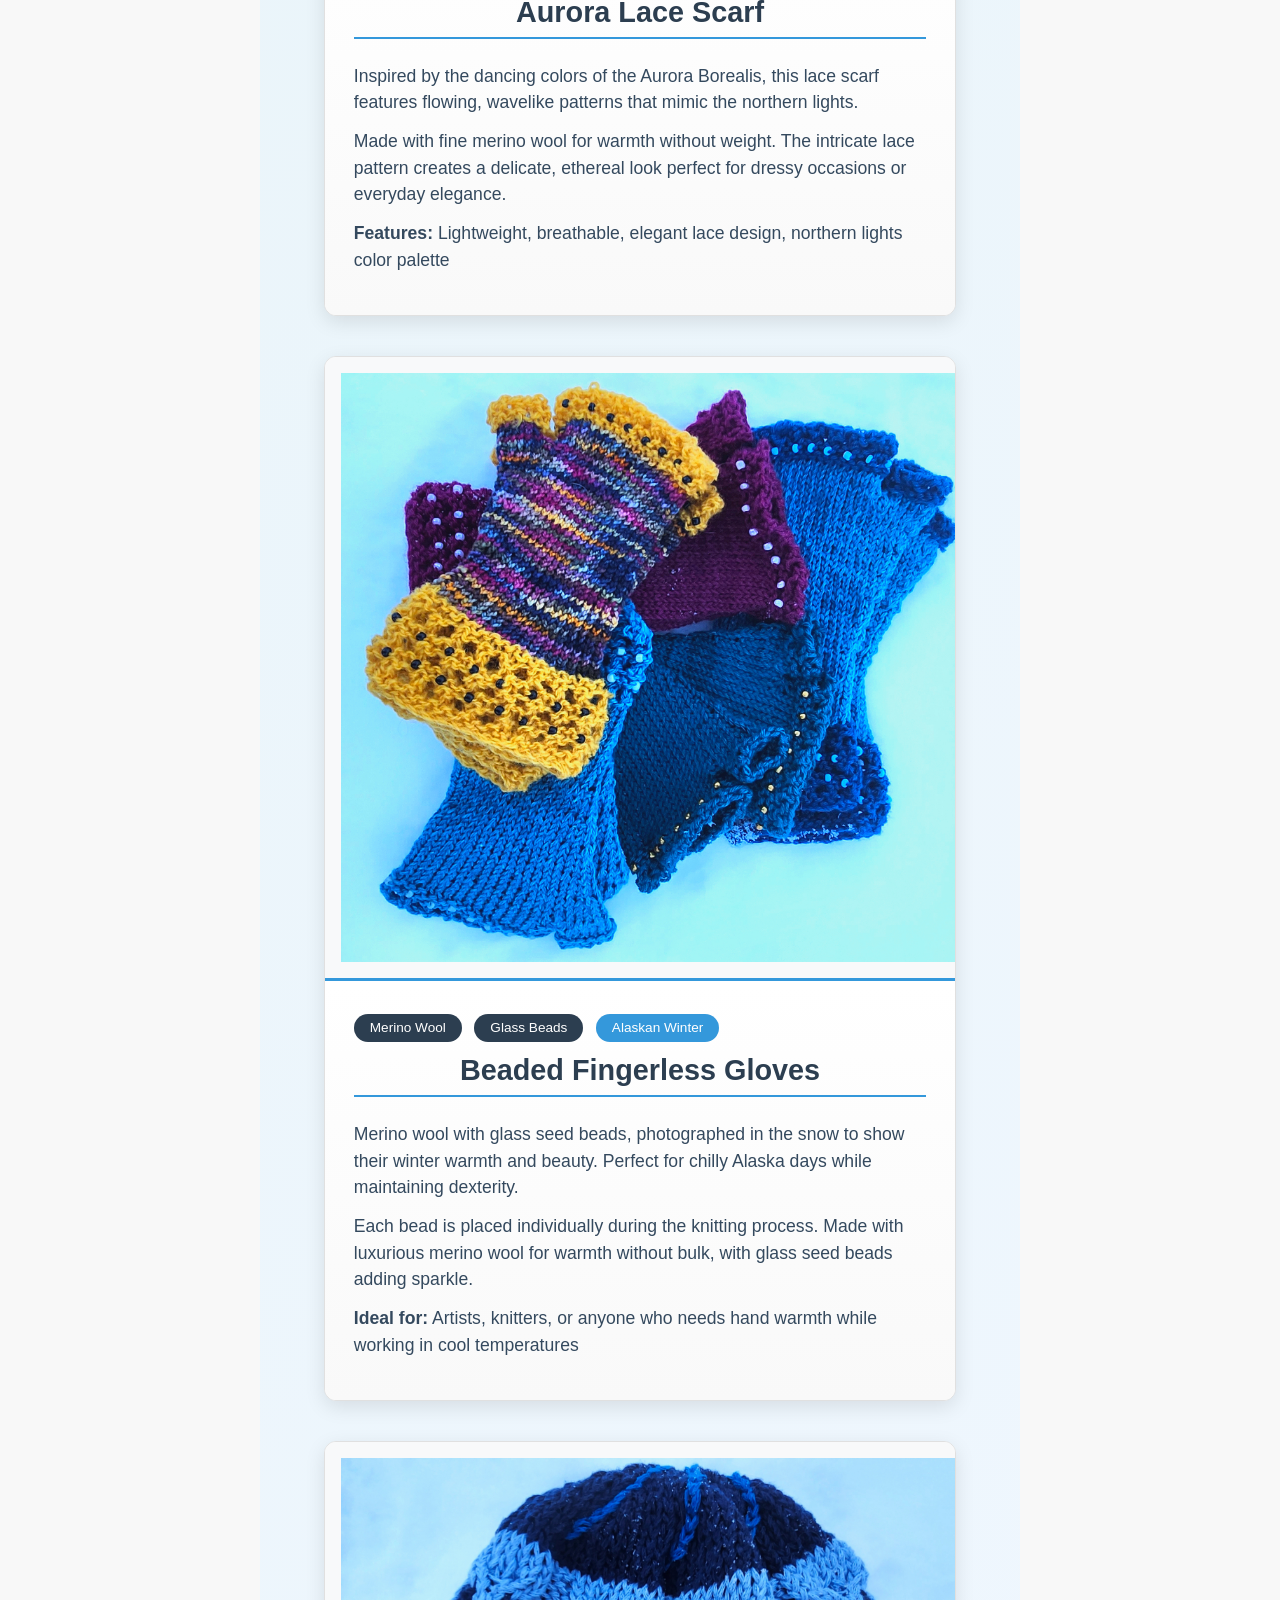
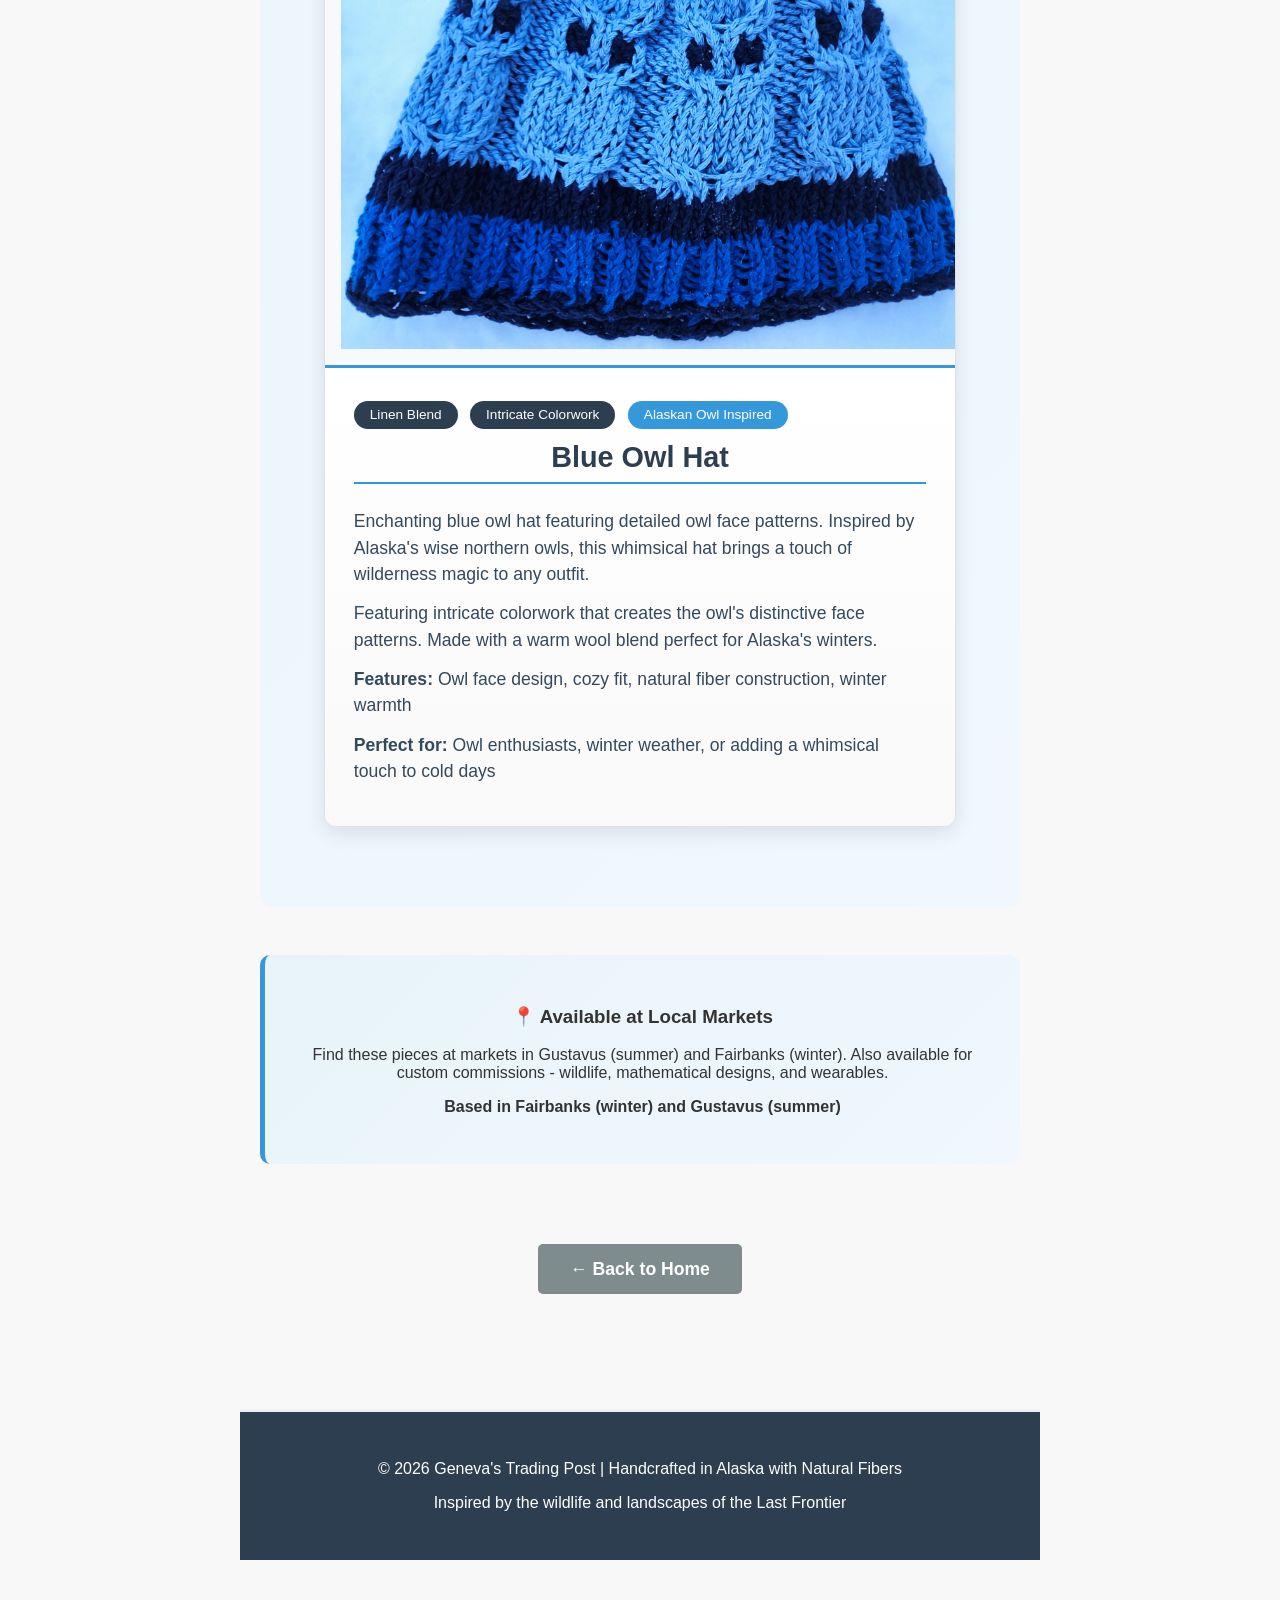
==== commit 518c9523: "Update alaska-textiles.html" ====
--- a/alaska-textiles.html
+++ b/alaska-textiles.html
@@ -761,7 +761,7 @@
     </main>
     
     <footer>
-        <p>© 2024 Geneva's Trading Post | Handcrafted in Alaska with Natural Fibers</p>
+        <p>© 2026 Geneva's Trading Post | Handcrafted in Alaska with Natural Fibers</p>
         <p>Inspired by the wildlife and landscapes of the Last Frontier</p>
     </footer>
     
